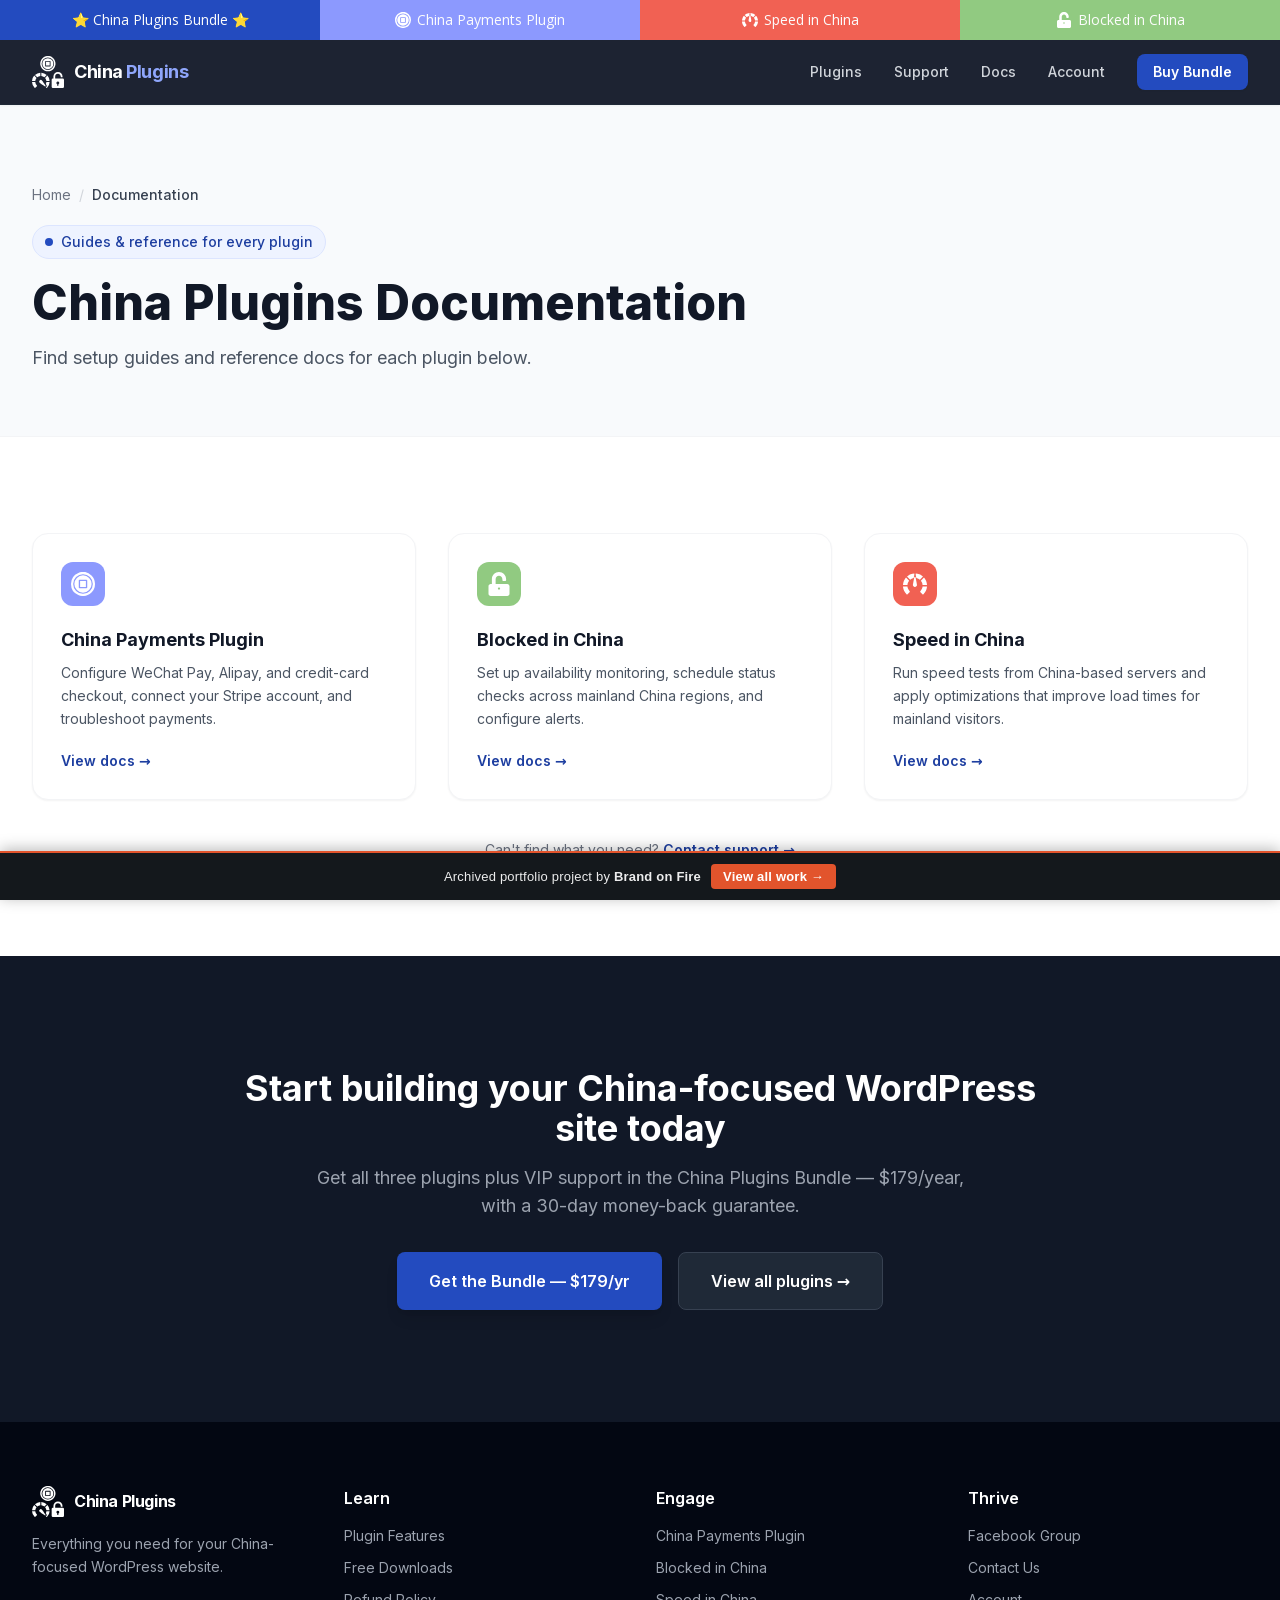
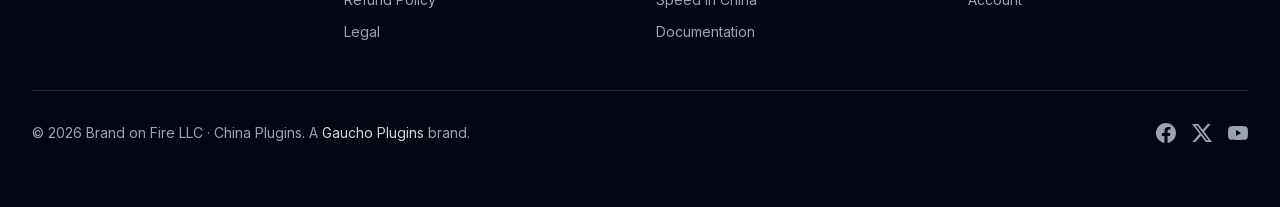
==== docs/index.html @ fde909d9 "feat: contact forms view-only (pointer-events:none) — no useless form interaction" ====
<!doctype html><html lang="en" class="scroll-smooth" data-bofp="0"><head><meta charset="utf-8"><link rel="icon" href="/assets/img/china-plugins-icon.svg" type="image/svg+xml"><link rel="apple-touch-icon" href="/assets/img/china-plugins-icon.svg"><meta name="viewport" content="width=device-width, initial-scale=1"><title>Documentation — China Plugins</title><meta name="description" content="Documentation for China Payments Plugin, Blocked in China, and Speed in China."><meta name="keywords" content="China Plugins documentation, China Payments Plugin docs, Blocked in China docs, Speed in China docs, WordPress China plugin setup"><link rel="canonical" href="/docs/"><meta property="og:type" content="website"><meta property="og:title" content="Documentation — China Plugins"><meta property="og:description" content="Setup guides and reference docs for China Payments Plugin, Blocked in China, and Speed in China."><meta property="og:url" content="/docs/"><meta property="og:site_name" content="China Plugins"><meta property="og:image" content="../_a/2f5b2069b75f.webp"><meta name="twitter:card" content="summary_large_image"><meta name="twitter:title" content="Documentation — China Plugins"><meta name="twitter:description" content="Setup guides and reference docs for each China-focused WordPress plugin."><meta name="twitter:image" content="../_a/2f5b2069b75f.webp"><link rel="stylesheet" href="../style.css"><style>[data-bofp="1"]{background-color:rgb(255, 255, 255)!important;color:rgb(31, 41, 55)!important}[data-bofp="2"]{background-color:rgba(17, 24, 39, 0.95)!important;color:rgb(31, 41, 55)!important}[data-bofp="3"]{background-color:rgb(248, 250, 252)!important;color:rgb(31, 41, 55)!important}[data-bofp="4"]{background-color:rgb(255, 255, 255)!important;color:rgb(31, 41, 55)!important}[data-bofp="5"]{background-color:rgb(17, 24, 39)!important;color:rgb(31, 41, 55)!important}[data-bofp="6"]{background-color:rgb(3, 7, 18)!important;color:rgb(156, 163, 175)!important}</style><meta name="robots" content="noindex, nofollow"><style id="bof-noform">form,form *,fieldset,fieldset *,input,textarea,select,label.fusion-form-label,.wpcf7,.wpcf7 *,.fusion-form,.fusion-form *,.fusion-contact-form,.fusion-contact-form *,.elementor-form,.elementor-form *,.gform_wrapper,.gform_wrapper *,[class*="contact-form"],[class*="contact-form"] *,[id*="contact-form"],[id*="contact-form"] *{pointer-events:none!important;cursor:default!important;-webkit-user-select:none!important;user-select:none!important}</style></head><body class="font-sans text-gray-800 bg-white antialiased" data-bofp="1"><div class="gp-strip"><a href="../index.html" class="gp-s-bundle active">⭐ China Plugins Bundle ⭐</a><a href="https://chinapaymentsplugin.com/" class="gp-s-cpp"><span class="gp-icon"><svg xmlns="http://www.w3.org/2000/svg" viewBox="0 0 55 55"><path fill="#fff" d="M16.8,52.84A27.53,27.53,0,0,1,0,27.5,27.53,27.53,0,0,1,16.8,2.17,27.43,27.43,0,0,1,46.94,8.06a27.47,27.47,0,0,1,0,38.88,27.68,27.68,0,0,1-8.75,5.9,27.58,27.58,0,0,1-21.4,0ZM5,27.5A22.5,22.5,0,1,0,27.5,5,22.52,22.52,0,0,0,5,27.5Zm2.68,0A19.82,19.82,0,1,1,27.5,47.32,19.84,19.84,0,0,1,7.68,27.5Zm10.11-7.88V35.38a1.84,1.84,0,0,0,1.83,1.84H35.38a1.85,1.85,0,0,0,1.84-1.84V19.62a1.85,1.85,0,0,0-1.84-1.84H19.62a1.85,1.85,0,0,0-1.84,1.84h0Zm3.08,14.51V20.87H34.13V34.13Z"></path></svg></span>China Payments Plugin</a><a href="https://speedinchinaplugin.com/" class="gp-s-sic"><span class="gp-icon"><svg xmlns="http://www.w3.org/2000/svg" viewBox="0 0 75 66"><path fill="#fff" d="M12.547,66a1.055,1.055,0,0,1-.2-.02c-.569-.112-.649-.19-1.17-.7L11,65.116a44.951,44.951,0,0,1-7.673-10.9A34.6,34.6,0,0,1,.5,44.948,37.281,37.281,0,0,1,0,40.433H13.87a24.984,24.984,0,0,0,2.054,7.8,32.464,32.464,0,0,0,4.985,7.153,3.564,3.564,0,0,1,.453,1.259,2.631,2.631,0,0,1-.211,1.2l-7.643,7.767A1.607,1.607,0,0,1,12.547,66Zm50-.01a1.7,1.7,0,0,1-1.039-.484L53.848,57.84a2.621,2.621,0,0,1-.211-1.2,3.552,3.552,0,0,1,.453-1.259,32.411,32.411,0,0,0,4.985-7.153,25.185,25.185,0,0,0,2.054-7.8H75v.01a37.9,37.9,0,0,1-.5,4.5,34.6,34.6,0,0,1-2.831,9.27A44.952,44.952,0,0,1,64,65.116c-.11.106-.2.2-.282.277a1.442,1.442,0,0,1-1.029.586A1.027,1.027,0,0,1,62.542,65.99ZM75,35.889H61.069a23.519,23.519,0,0,0-1.48-6.754,29.844,29.844,0,0,0-3.806-6.386L65.57,12.741l.008.008a36.554,36.554,0,0,1,2.386,2.98,36.3,36.3,0,0,1,4.162,7.328A49.716,49.716,0,0,1,75,35.888Zm-61.069,0H0v-.006A49.8,49.8,0,0,1,2.874,23.056a36.315,36.315,0,0,1,4.162-7.328A35.609,35.609,0,0,1,9.43,12.741l9.788,10.008a29.714,29.714,0,0,0-3.806,6.386,23.751,23.751,0,0,0-1.48,6.753Zm8.487-16.271h0L12.6,9.64l.015-.012a79.218,79.218,0,0,1,6.541-4.654A30.831,30.831,0,0,1,23.9,2.64,38.621,38.621,0,0,1,29.85.829,53.184,53.184,0,0,1,35.378,0V4.8a4.075,4.075,0,0,0-.3.921c-.03.157-.751,3.892-1.642,8.6a18.535,18.535,0,0,0-4.528,1.214,31.123,31.123,0,0,0-6.494,4.083Zm30.241,0h0a31.148,31.148,0,0,0-6.495-4.083,18.493,18.493,0,0,0-4.4-1.2C40.8,9.557,40.007,5.809,40,5.771a4.157,4.157,0,0,0-.3-1.078V0h.016a53.828,53.828,0,0,1,5.512.828A38.585,38.585,0,0,1,51.179,2.64a30.8,30.8,0,0,1,4.743,2.333A79.869,79.869,0,0,1,62.477,9.64L52.66,19.618Z"></path><path fill="#fff" d="M24.431,24.4a2.1,2.1,0,0,0,.485-1.524,3.069,3.069,0,0,0-.5-1.326S11.9,2.959,10.866,1.926A6.775,6.775,0,0,0,9.183.6S4.41-1.286,1.672,1.639.382,8.481.382,8.481s-.011.42,1.348,2.2,19.79,13.7,19.79,13.7a3.088,3.088,0,0,0,1.349.592A2.1,2.1,0,0,0,24.431,24.4Z" transform="translate(37.287 44.82) rotate(-135)"></path></svg></span>Speed in China</a><a href="https://blockedinchinaplugin.com/" class="gp-s-bic"><span class="gp-icon"><svg xmlns="http://www.w3.org/2000/svg" viewBox="0 0 448 512"><path fill="#fff" d="M400 256H152V152.9c0-39.6 31.7-72.5 71.3-72.9 40-.4 72.7 32.1 72.7 72v16c0 13.3 10.7 24 24 24h32c13.3 0 24-10.7 24-24v-16C376 68 307.5 0 223.5 0 139.5 0 72 68 72 152v104H48c-26.5 0-48 21.5-48 48v160c0 26.5 21.5 48 48 48h352c26.5 0 48-21.5 48-48V304c0-26.5-21.5-48-48-48zm-176 120c-13.3 0-24-10.7-24-24s10.7-24 24-24 24 10.7 24 24-10.7 24-24 24z"></path></svg></span>Blocked in China</a></div><header class="sticky top-0 z-50 bg-gray-900/95 backdrop-blur-sm border-b border-gray-800 shadow-sm" data-bofp="2"><nav class="max-w-7xl mx-auto px-4 sm:px-6 lg:px-8"><div class="flex items-center justify-between h-16"><a href="../index.html" class="flex items-center gap-2.5" aria-label="China Plugins home"><img src="../_a/6067b7dea1ad.svg" alt="China Plugins" class="w-8 h-8" decoding="sync"><span class="text-lg font-bold text-white tracking-tight">China <span class="text-brand-300">Plugins</span></span></a><div class="hidden md:flex items-center gap-8"><a href="../plugins/index.html" class="text-sm font-medium text-gray-300 hover:text-brand-300 transition-colors">Plugins</a><a href="../support/index.html" class="text-sm font-medium text-gray-300 hover:text-brand-300 transition-colors">Support</a><a href="../docs/index.html" class="text-sm font-medium text-gray-300 hover:text-brand-300 transition-colors">Docs</a><a href="https://gauchoplugins.com/account/" target="_blank" rel="noopener" class="text-sm font-medium text-gray-300 hover:text-brand-300 transition-colors">Account</a><a href="#" class="buy-bundle inline-flex items-center px-4 py-2 bg-brand-500 text-white text-sm font-semibold rounded-lg hover:bg-brand-600 transition-colors shadow-sm">Buy Bundle</a></div><button id="mobile-menu-btn" class="md:hidden p-2 text-gray-300 hover:text-brand-300" aria-label="Toggle menu"><svg class="w-6 h-6" fill="none" stroke="currentColor" viewBox="0 0 24 24"><path stroke-linecap="round" stroke-linejoin="round" stroke-width="2" d="M4 6h16M4 12h16M4 18h16"></path></svg></button></div><div id="mobile-menu" class="hidden md:hidden pb-4"><div class="flex flex-col gap-3"><a href="../plugins/index.html" class="text-sm font-medium text-gray-300 hover:text-brand-300 py-1">Plugins</a><a href="../support/index.html" class="text-sm font-medium text-gray-300 hover:text-brand-300 py-1">Support</a><a href="../docs/index.html" class="text-sm font-medium text-gray-300 hover:text-brand-300 py-1">Docs</a><a href="https://gauchoplugins.com/account/" target="_blank" rel="noopener" class="text-sm font-medium text-gray-300 hover:text-brand-300 py-1">Account</a><a href="#" class="buy-bundle inline-flex items-center justify-center w-full px-4 py-2 bg-brand-500 text-white text-sm font-semibold rounded-lg mt-2">Buy Bundle</a></div></div></nav></header><main><section class="bg-surface-50 border-b border-gray-100 pt-14 pb-12 lg:pt-20 lg:pb-16" data-bofp="3"><div class="max-w-7xl mx-auto px-4 sm:px-6 lg:px-8"><nav class="flex items-center gap-2 text-sm text-gray-500 mb-5" aria-label="Breadcrumb"><a href="../index.html" class="hover:text-brand-600 transition-colors">Home</a><span class="text-gray-300">/</span><span class="text-gray-700 font-medium">Documentation</span></nav><p class="inline-flex items-center gap-2 px-3 py-1.5 bg-brand-50 rounded-full text-sm font-medium text-brand-600 mb-5 border border-brand-100"><span class="w-2 h-2 rounded-full bg-brand-500 pulse-dot"></span>Guides &amp; reference for every plugin</p><h1 class="text-3xl sm:text-4xl lg:text-5xl font-extrabold text-gray-900 leading-tight mb-4">China Plugins Documentation</h1><p class="text-lg text-gray-600 max-w-2xl leading-relaxed">Find setup guides and reference docs for each plugin below.</p></div></section><section class="py-16 lg:py-24 bg-white" data-bofp="4"><div class="max-w-7xl mx-auto px-4 sm:px-6 lg:px-8"><div class="grid lg:grid-cols-3 gap-8"><a href="https://docs.chinapaymentsplugin.com" target="_blank" rel="noopener" class="group bg-white rounded-2xl border border-gray-100 card-hover shadow-sm p-7 flex flex-col"><span class="w-11 h-11 rounded-xl flex items-center justify-center mb-5" style="background:#8C99FE"><svg class="w-6 h-6" fill="#fff" viewBox="0 0 55 55"><path fill="#fff" d="M16.8,52.84A27.53,27.53,0,0,1,0,27.5,27.53,27.53,0,0,1,16.8,2.17,27.43,27.43,0,0,1,46.94,8.06a27.47,27.47,0,0,1,0,38.88,27.68,27.68,0,0,1-8.75,5.9,27.58,27.58,0,0,1-21.4,0ZM5,27.5A22.5,22.5,0,1,0,27.5,5,22.52,22.52,0,0,0,5,27.5Zm2.68,0A19.82,19.82,0,1,1,27.5,47.32,19.84,19.84,0,0,1,7.68,27.5Zm10.11-7.88V35.38a1.84,1.84,0,0,0,1.83,1.84H35.38a1.85,1.85,0,0,0,1.84-1.84V19.62a1.85,1.85,0,0,0-1.84-1.84H19.62a1.85,1.85,0,0,0-1.84,1.84h0Zm3.08,14.51V20.87H34.13V34.13Z"></path></svg></span><h2 class="text-lg font-bold text-gray-900 mb-2">China Payments Plugin</h2><p class="text-gray-600 text-sm leading-relaxed mb-5 flex-grow">Configure WeChat Pay, Alipay, and credit-card checkout, connect your Stripe account, and troubleshoot payments.</p><span class="text-sm font-semibold text-brand-600 group-hover:text-brand-700">View docs →</span></a><a href="https://docs.blockedinchinaplugin.com" target="_blank" rel="noopener" class="group bg-white rounded-2xl border border-gray-100 card-hover shadow-sm p-7 flex flex-col"><span class="w-11 h-11 rounded-xl flex items-center justify-center mb-5" style="background:#91CA81"><svg class="w-6 h-6" fill="#fff" viewBox="0 0 448 512"><path fill="#fff" d="M400 256H152V152.9c0-39.6 31.7-72.5 71.3-72.9 40-.4 72.7 32.1 72.7 72v16c0 13.3 10.7 24 24 24h32c13.3 0 24-10.7 24-24v-16C376 68 307.5 0 223.5 0 139.5 0 72 68 72 152v104H48c-26.5 0-48 21.5-48 48v160c0 26.5 21.5 48 48 48h352c26.5 0 48-21.5 48-48V304c0-26.5-21.5-48-48-48zm-176 120c-13.3 0-24-10.7-24-24s10.7-24 24-24 24 10.7 24 24-10.7 24-24 24z"></path></svg></span><h2 class="text-lg font-bold text-gray-900 mb-2">Blocked in China</h2><p class="text-gray-600 text-sm leading-relaxed mb-5 flex-grow">Set up availability monitoring, schedule status checks across mainland China regions, and configure alerts.</p><span class="text-sm font-semibold text-brand-600 group-hover:text-brand-700">View docs →</span></a><a href="https://docs.speedinchinaplugin.com" target="_blank" rel="noopener" class="group bg-white rounded-2xl border border-gray-100 card-hover shadow-sm p-7 flex flex-col"><span class="w-11 h-11 rounded-xl flex items-center justify-center mb-5" style="background:#F16153"><svg class="w-6 h-6" fill="#fff" viewBox="0 0 75 66"><path fill="#fff" d="M12.547,66a1.055,1.055,0,0,1-.2-.02c-.569-.112-.649-.19-1.17-.7L11,65.116a44.951,44.951,0,0,1-7.673-10.9A34.6,34.6,0,0,1,.5,44.948,37.281,37.281,0,0,1,0,40.433H13.87a24.984,24.984,0,0,0,2.054,7.8,32.464,32.464,0,0,0,4.985,7.153,3.564,3.564,0,0,1,.453,1.259,2.631,2.631,0,0,1-.211,1.2l-7.643,7.767A1.607,1.607,0,0,1,12.547,66Zm50-.01a1.7,1.7,0,0,1-1.039-.484L53.848,57.84a2.621,2.621,0,0,1-.211-1.2,3.552,3.552,0,0,1,.453-1.259,32.411,32.411,0,0,0,4.985-7.153,25.185,25.185,0,0,0,2.054-7.8H75v.01a37.9,37.9,0,0,1-.5,4.5,34.6,34.6,0,0,1-2.831,9.27A44.952,44.952,0,0,1,64,65.116c-.11.106-.2.2-.282.277a1.442,1.442,0,0,1-1.029.586A1.027,1.027,0,0,1,62.542,65.99ZM75,35.889H61.069a23.519,23.519,0,0,0-1.48-6.754,29.844,29.844,0,0,0-3.806-6.386L65.57,12.741l.008.008a36.554,36.554,0,0,1,2.386,2.98,36.3,36.3,0,0,1,4.162,7.328A49.716,49.716,0,0,1,75,35.888Zm-61.069,0H0v-.006A49.8,49.8,0,0,1,2.874,23.056a36.315,36.315,0,0,1,4.162-7.328A35.609,35.609,0,0,1,9.43,12.741l9.788,10.008a29.714,29.714,0,0,0-3.806,6.386,23.751,23.751,0,0,0-1.48,6.753Zm8.487-16.271h0L12.6,9.64l.015-.012a79.218,79.218,0,0,1,6.541-4.654A30.831,30.831,0,0,1,23.9,2.64,38.621,38.621,0,0,1,29.85.829,53.184,53.184,0,0,1,35.378,0V4.8a4.075,4.075,0,0,0-.3.921c-.03.157-.751,3.892-1.642,8.6a18.535,18.535,0,0,0-4.528,1.214,31.123,31.123,0,0,0-6.494,4.083Zm30.241,0h0a31.148,31.148,0,0,0-6.495-4.083,18.493,18.493,0,0,0-4.4-1.2C40.8,9.557,40.007,5.809,40,5.771a4.157,4.157,0,0,0-.3-1.078V0h.016a53.828,53.828,0,0,1,5.512.828A38.585,38.585,0,0,1,51.179,2.64a30.8,30.8,0,0,1,4.743,2.333A79.869,79.869,0,0,1,62.477,9.64L52.66,19.618Z"></path><path fill="#fff" d="M24.431,24.4a2.1,2.1,0,0,0,.485-1.524,3.069,3.069,0,0,0-.5-1.326S11.9,2.959,10.866,1.926A6.775,6.775,0,0,0,9.183.6S4.41-1.286,1.672,1.639.382,8.481.382,8.481s-.011.42,1.348,2.2,19.79,13.7,19.79,13.7a3.088,3.088,0,0,0,1.349.592A2.1,2.1,0,0,0,24.431,24.4Z" transform="translate(37.287 44.82) rotate(-135)"></path></svg></span><h2 class="text-lg font-bold text-gray-900 mb-2">Speed in China</h2><p class="text-gray-600 text-sm leading-relaxed mb-5 flex-grow">Run speed tests from China-based servers and apply optimizations that improve load times for mainland visitors.</p><span class="text-sm font-semibold text-brand-600 group-hover:text-brand-700">View docs →</span></a></div><p class="text-center text-sm text-gray-500 mt-10">Can't find what you need? <a href="../support/index.html" class="font-semibold text-brand-600 hover:text-brand-700">Contact support →</a></p></div></section><section class="py-20 lg:py-28 bg-gray-900" data-bofp="5"><div class="max-w-4xl mx-auto px-4 sm:px-6 lg:px-8 text-center"><h2 class="text-3xl sm:text-4xl font-bold text-white mb-4">Start building your China-focused WordPress site today</h2><p class="text-lg text-gray-400 mb-8 max-w-2xl mx-auto">Get all three plugins plus VIP support in the China Plugins Bundle — $179/year, with a 30-day money-back guarantee.</p><div class="flex flex-col sm:flex-row gap-4 justify-center"><a href="#" class="buy-bundle inline-flex items-center justify-center px-8 py-4 bg-brand-500 text-white font-semibold rounded-lg hover:bg-brand-600 transition-colors shadow-lg text-base">Get the Bundle — $179/yr</a><a href="../plugins/index.html" class="inline-flex items-center justify-center px-8 py-4 bg-gray-800 text-white font-semibold rounded-lg hover:bg-gray-700 transition-colors border border-gray-700 text-base">View all plugins →</a></div></div></section></main><footer class="bg-gray-950 text-gray-400 py-16" data-bofp="6"><div class="max-w-7xl mx-auto px-4 sm:px-6 lg:px-8"><div class="grid sm:grid-cols-2 lg:grid-cols-4 gap-8 mb-12"><div class="sm:col-span-2 lg:col-span-1"><div class="flex items-center gap-2.5 mb-4"><img src="../_a/6067b7dea1ad.svg" alt="China Plugins" class="w-8 h-8" decoding="sync"><span class="text-base font-bold text-white tracking-tight">China Plugins</span></div><p class="text-sm leading-relaxed">Everything you need for your China-focused WordPress website.</p></div><div><h4 class="text-white font-semibold mb-4">Learn</h4><ul class="space-y-3 text-sm"><li><a href="../plugins/index.html" class="hover:text-brand-300 transition-colors">Plugin Features</a></li><li><a href="../free-downloads/index.html" class="hover:text-brand-300 transition-colors">Free Downloads</a></li><li><a href="https://freemius.com/bundle/7215/china-plugins-bundle/legal/eula/#refund_policy" target="_blank" rel="noopener" class="hover:text-brand-300 transition-colors">Refund Policy</a></li><li><a href="../legal/index.html" class="hover:text-brand-300 transition-colors">Legal</a></li></ul></div><div><h4 class="text-white font-semibold mb-4">Engage</h4><ul class="space-y-3 text-sm"><li><a href="https://chinapaymentsplugin.com/?utm_source=chinaplugins&amp;utm_medium=footer&amp;utm_campaign=bundle" target="_blank" rel="noopener" class="hover:text-brand-300 transition-colors">China Payments Plugin</a></li><li><a href="https://blockedinchinaplugin.com/?utm_source=chinaplugins&amp;utm_medium=footer&amp;utm_campaign=bundle" target="_blank" rel="noopener" class="hover:text-brand-300 transition-colors">Blocked in China</a></li><li><a href="https://speedinchinaplugin.com/?utm_source=chinaplugins&amp;utm_medium=footer&amp;utm_campaign=bundle" target="_blank" rel="noopener" class="hover:text-brand-300 transition-colors">Speed in China</a></li><li><a href="../docs/index.html" class="hover:text-brand-300 transition-colors">Documentation</a></li></ul></div><div><h4 class="text-white font-semibold mb-4">Thrive</h4><ul class="space-y-3 text-sm"><li><a href="https://www.facebook.com/groups/559064778784087" target="_blank" rel="noopener" class="hover:text-brand-300 transition-colors">Facebook Group</a></li><li><a href="../support/index.html" class="hover:text-brand-300 transition-colors">Contact Us</a></li><li><a href="https://gauchoplugins.com/account/" target="_blank" rel="noopener" class="hover:text-brand-300 transition-colors">Account</a></li></ul></div></div><div class="border-t border-gray-800 pt-8 flex flex-col sm:flex-row items-center justify-between gap-4 text-sm"><p>© 2026 Brand on Fire LLC · China Plugins. A <a href="https://gauchoplugins.com/" target="_blank" rel="noopener" class="text-gray-300 hover:text-brand-300">Gaucho Plugins</a> brand.</p><div class="flex items-center gap-4"><a href="https://www.facebook.com/chinawordpressplugins" target="_blank" rel="noopener" aria-label="Facebook" class="hover:text-brand-300 transition-colors"><svg class="w-5 h-5" fill="currentColor" viewBox="0 0 24 24"><path d="M24 12.07C24 5.4 18.63 0 12 0S0 5.4 0 12.07c0 6.03 4.39 11.03 10.13 11.93v-8.44H7.08v-3.49h3.05V9.41c0-3.02 1.79-4.69 4.53-4.69 1.31 0 2.68.24 2.68.24v2.97h-1.51c-1.49 0-1.96.93-1.96 1.89v2.25h3.33l-.53 3.49h-2.8v8.44C19.61 23.1 24 18.1 24 12.07z"></path></svg></a><a href="https://twitter.com/chinaplugins/" target="_blank" rel="noopener" aria-label="X" class="hover:text-brand-300 transition-colors"><svg class="w-5 h-5" fill="currentColor" viewBox="0 0 24 24"><path d="M18.9 1.15h3.68l-8.04 9.19L24 22.85h-7.41l-5.8-7.58-6.64 7.58H.46l8.6-9.83L0 1.15h7.6l5.24 6.93 6.06-6.93zm-1.29 19.5h2.04L6.49 3.24H4.3L17.61 20.65z"></path></svg></a><a href="https://www.youtube.com/channel/UCDIBS2Tqqpv2OKZA_QSCBDg" target="_blank" rel="noopener" aria-label="YouTube" class="hover:text-brand-300 transition-colors"><svg class="w-5 h-5" fill="currentColor" viewBox="0 0 24 24"><path d="M23.5 6.2a3.02 3.02 0 00-2.12-2.14C19.5 3.55 12 3.55 12 3.55s-7.5 0-9.38.51A3.02 3.02 0 00.5 6.2C0 8.07 0 12 0 12s0 3.93.5 5.8a3.02 3.02 0 002.12 2.14c1.88.51 9.38.51 9.38.51s7.5 0 9.38-.51a3.02 3.02 0 002.12-2.14C24 15.93 24 12 24 12s0-3.93-.5-5.8zM9.6 15.6V8.4l6.2 3.6-6.2 3.6z"></path></svg></a></div></div></div></footer><div class="fomo-popup" role="status" aria-live="polite"></div><!-- bof-portfolio-bar --><a href="https://brandonfire.com/portfolio/" id="bof-portfolio-bar" rel="noopener" style="position:fixed;left:0;right:0;bottom:0;z-index:2147483647;display:flex;align-items:center;justify-content:center;gap:10px;flex-wrap:wrap;background:#14181c;color:#ffffff !important;font-family:-apple-system,BlinkMacSystemFont,'Segoe UI',Roboto,Helvetica,Arial,sans-serif;font-size:13px;font-weight:500;line-height:1;letter-spacing:.2px;padding:11px 16px;text-decoration:none !important;box-shadow:0 -2px 14px rgba(0,0,0,.28);border-top:2px solid #e2542c;box-sizing:border-box;"><span style="opacity:.92;color:#fff;">Archived portfolio project by <strong style="font-weight:700;color:#fff;">Brand&nbsp;on&nbsp;Fire</strong></span><span style="background:#e2542c;color:#fff;padding:6px 12px;border-radius:4px;font-weight:600;white-space:nowrap;">View&nbsp;all&nbsp;work&nbsp;&rarr;</span></a><!-- /bof-portfolio-bar --></body></html>
---- style.css ----
*,::after,::before{--tw-border-spacing-x:0;--tw-border-spacing-y:0;--tw-translate-x:0;--tw-translate-y:0;--tw-rotate:0;--tw-skew-x:0;--tw-skew-y:0;--tw-scale-x:1;--tw-scale-y:1;--tw-pan-x:;--tw-pan-y:;--tw-pinch-zoom:;--tw-scroll-snap-strictness:proximity;--tw-gradient-from-position:;--tw-gradient-via-position:;--tw-gradient-to-position:;--tw-ordinal:;--tw-slashed-zero:;--tw-numeric-figure:;--tw-numeric-spacing:;--tw-numeric-fraction:;--tw-ring-inset:;--tw-ring-offset-width:0px;--tw-ring-offset-color:#fff;--tw-ring-color:rgba(59,130,246,.5);--tw-ring-offset-shadow:0 0 #0000;--tw-ring-shadow:0 0 #0000;--tw-shadow:0 0 #0000;--tw-shadow-colored:0 0 #0000;--tw-blur:;--tw-brightness:;--tw-contrast:;--tw-grayscale:;--tw-hue-rotate:;--tw-invert:;--tw-saturate:;--tw-sepia:;--tw-drop-shadow:;--tw-backdrop-blur:;--tw-backdrop-brightness:;--tw-backdrop-contrast:;--tw-backdrop-grayscale:;--tw-backdrop-hue-rotate:;--tw-backdrop-invert:;--tw-backdrop-opacity:;--tw-backdrop-saturate:;--tw-backdrop-sepia:;--tw-contain-size:;--tw-contain-layout:;--tw-contain-paint:;--tw-contain-style:;}*,::after,::before{box-sizing:border-box;border:0px solid rgb(229,231,235);}:host,html{line-height:1.5;text-size-adjust:100%;tab-size:4;font-family:Inter,system-ui,sans-serif;font-feature-settings:normal;font-variation-settings:normal;-webkit-tap-highlight-color:transparent;}body{margin:0px;line-height:inherit;}h1,h2,h3,h4,h5,h6{font-size:inherit;font-weight:inherit;}a{color:inherit;text-decoration:inherit;}b,strong{font-weight:bolder;}button,input,optgroup,select,textarea{font-family:inherit;font-feature-settings:inherit;font-variation-settings:inherit;font-size:100%;font-weight:inherit;line-height:inherit;letter-spacing:inherit;color:inherit;margin:0px;padding:0px;}button,select{text-transform:none;}button,input:where([type="button"]),input:where([type="reset"]),input:where([type="submit"]){appearance:button;background-color:transparent;background-image:none;}blockquote,dd,dl,figure,h1,h2,h3,h4,h5,h6,hr,p,pre{margin:0px;}menu,ol,ul{list-style:none;margin:0px;padding:0px;}[role="button"],button{cursor:pointer;}audio,canvas,embed,iframe,img,object,svg,video{display:block;vertical-align:middle;}img,video{max-width:100%;height:auto;}.sticky{position:sticky;}.top-0{top:0px;}.z-50{z-index:50;}.mx-auto{margin-left:auto;margin-right:auto;}.mb-1{margin-bottom:0.25rem;}.mb-12{margin-bottom:3rem;}.mb-16{margin-bottom:4rem;}.mb-2{margin-bottom:0.5rem;}.mb-3{margin-bottom:0.75rem;}.mb-4{margin-bottom:1rem;}.mb-5{margin-bottom:1.25rem;}.mb-6{margin-bottom:1.5rem;}.mb-8{margin-bottom:2rem;}.ml-1{margin-left:0.25rem;}.mt-0\.5{margin-top:0.125rem;}.mt-10{margin-top:2.5rem;}.mt-2{margin-top:0.5rem;}.mt-3{margin-top:0.75rem;}.block{display:block;}.flex{display:flex;}.inline-flex{display:inline-flex;}.grid{display:grid;}.hidden{display:none;}.h-11{height:2.75rem;}.h-12{height:3rem;}.h-16{height:4rem;}.h-2{height:0.5rem;}.h-44{height:11rem;}.h-48{height:12rem;}.h-5{height:1.25rem;}.h-6{height:1.5rem;}.h-7{height:1.75rem;}.h-8{height:2rem;}.h-9{height:2.25rem;}.w-11{width:2.75rem;}.w-12{width:3rem;}.w-2{width:0.5rem;}.w-48{width:12rem;}.w-5{width:1.25rem;}.w-6{width:1.5rem;}.w-7{width:1.75rem;}.w-8{width:2rem;}.w-9{width:2.25rem;}.w-full{width:100%;}.max-w-2xl{max-width:42rem;}.max-w-4xl{max-width:56rem;}.max-w-5xl{max-width:64rem;}.max-w-7xl{max-width:80rem;}.max-w-md{max-width:28rem;}.max-w-xl{max-width:36rem;}.flex-shrink-0{flex-shrink:0;}.flex-grow{flex-grow:1;}.flex-col{flex-direction:column;}.flex-wrap{flex-wrap:wrap;}.items-start{align-items:flex-start;}.items-center{align-items:center;}.items-baseline{align-items:baseline;}.justify-center{justify-content:center;}.justify-between{justify-content:space-between;}.gap-1{gap:0.25rem;}.gap-12{gap:3rem;}.gap-2{gap:0.5rem;}.gap-2\.5{gap:0.625rem;}.gap-3{gap:0.75rem;}.gap-4{gap:1rem;}.gap-6{gap:1.5rem;}.gap-8{gap:2rem;}.space-y-3 >:not([hidden]) ~:not([hidden]){--tw-space-y-reverse:0;margin-top:calc(.75rem*(1 - var(--tw-space-y-reverse)));margin-bottom:calc(.75rem*var(--tw-space-y-reverse));}.overflow-hidden{overflow:hidden;}.scroll-smooth{scroll-behavior:smooth;}.rounded-2xl{border-radius:1rem;}.rounded-full{border-radius:9999px;}.rounded-lg{border-radius:0.5rem;}.rounded-md{border-radius:0.375rem;}.rounded-xl{border-radius:0.75rem;}.border{border-width:1px;}.border-2{border-width:2px;}.border-b{border-bottom-width:1px;}.border-t{border-top-width:1px;}.border-brand-100{--tw-border-opacity:1;border-color:rgb(220 229 255/var(--tw-border-opacity,1));}.border-brand-200{--tw-border-opacity:1;border-color:rgb(188 203 255/var(--tw-border-opacity,1));}.border-brand-400\/30{border-color:rgba(92,120,240,0.3);}.border-gray-100{--tw-border-opacity:1;border-color:rgb(243 244 246/var(--tw-border-opacity,1));}.border-gray-200{--tw-border-opacity:1;border-color:rgb(229 231 235/var(--tw-border-opacity,1));}.border-gray-700{--tw-border-opacity:1;border-color:rgb(55 65 81/var(--tw-border-opacity,1));}.border-gray-800{--tw-border-opacity:1;border-color:rgb(31 41 55/var(--tw-border-opacity,1));}.bg-brand-50{--tw-bg-opacity:1;background-color:rgb(238 243 255/var(--tw-bg-opacity,1));}.bg-brand-500{--tw-bg-opacity:1;background-color:rgb(35 75 191/var(--tw-bg-opacity,1));}.bg-gold-400{--tw-bg-opacity:1;background-color:rgb(251 191 36/var(--tw-bg-opacity,1));}.bg-gold-50{--tw-bg-opacity:1;background-color:rgb(255 251 235/var(--tw-bg-opacity,1));}.bg-gray-800{--tw-bg-opacity:1;background-color:rgb(31 41 55/var(--tw-bg-opacity,1));}.bg-gray-900{--tw-bg-opacity:1;background-color:rgb(17 24 39/var(--tw-bg-opacity,1));}.bg-gray-900\/95{background-color:rgba(17,24,39,0.95);}.bg-gray-950{--tw-bg-opacity:1;background-color:rgb(3 7 18/var(--tw-bg-opacity,1));}.bg-green-400{--tw-bg-opacity:1;background-color:rgb(74 222 128/var(--tw-bg-opacity,1));}.bg-surface-50{--tw-bg-opacity:1;background-color:rgb(248 250 252/var(--tw-bg-opacity,1));}.bg-teal-50{--tw-bg-opacity:1;background-color:rgb(236 253 245/var(--tw-bg-opacity,1));}.bg-white{--tw-bg-opacity:1;background-color:rgb(255 255 255/var(--tw-bg-opacity,1));}.bg-white\/10{background-color:rgba(255,255,255,0.1);}.object-contain{object-fit:contain;}.object-cover{object-fit:cover;}.object-top{object-position:center top;}.p-2{padding:0.5rem;}.p-6{padding:1.5rem;}.p-7{padding:1.75rem;}.p-8{padding:2rem;}.px-2\.5{padding-left:0.625rem;padding-right:0.625rem;}.px-3{padding-left:0.75rem;padding-right:0.75rem;}.px-4{padding-left:1rem;padding-right:1rem;}.px-5{padding-left:1.25rem;padding-right:1.25rem;}.px-6{padding-left:1.5rem;padding-right:1.5rem;}.px-8{padding-left:2rem;padding-right:2rem;}.py-1{padding-top:0.25rem;padding-bottom:0.25rem;}.py-1\.5{padding-top:0.375rem;padding-bottom:0.375rem;}.py-16{padding-top:4rem;padding-bottom:4rem;}.py-2{padding-top:0.5rem;padding-bottom:0.5rem;}.py-2\.5{padding-top:0.625rem;padding-bottom:0.625rem;}.py-20{padding-top:5rem;padding-bottom:5rem;}.py-3{padding-top:0.75rem;padding-bottom:0.75rem;}.py-3\.5{padding-top:0.875rem;padding-bottom:0.875rem;}.py-4{padding-top:1rem;padding-bottom:1rem;}.py-6{padding-top:1.5rem;padding-bottom:1.5rem;}.pb-20{padding-bottom:5rem;}.pb-4{padding-bottom:1rem;}.pt-16{padding-top:4rem;}.pt-8{padding-top:2rem;}.text-center{text-align:center;}.font-sans{font-family:Inter,system-ui,sans-serif;}.text-2xl{font-size:1.5rem;line-height:2rem;}.text-3xl{font-size:1.875rem;line-height:2.25rem;}.text-4xl{font-size:2.25rem;line-height:2.5rem;}.text-base{font-size:1rem;line-height:1.5rem;}.text-lg{font-size:1.125rem;line-height:1.75rem;}.text-sm{font-size:0.875rem;line-height:1.25rem;}.text-xs{font-size:0.75rem;line-height:1rem;}.font-bold{font-weight:700;}.font-extrabold{font-weight:800;}.font-medium{font-weight:500;}.font-semibold{font-weight:600;}.uppercase{text-transform:uppercase;}.leading-relaxed{line-height:1.625;}.leading-tight{line-height:1.25;}.tracking-tight{letter-spacing:-0.025em;}.tracking-wide{letter-spacing:0.025em;}.text-brand-100{--tw-text-opacity:1;color:rgb(220 229 255/var(--tw-text-opacity,1));}.text-brand-300{--tw-text-opacity:1;color:rgb(143 166 251/var(--tw-text-opacity,1));}.text-brand-500{--tw-text-opacity:1;color:rgb(35 75 191/var(--tw-text-opacity,1));}.text-brand-600{--tw-text-opacity:1;color:rgb(29 62 160/var(--tw-text-opacity,1));}.text-brand-700{--tw-text-opacity:1;color:rgb(24 50 131/var(--tw-text-opacity,1));}.text-gold-400{--tw-text-opacity:1;color:rgb(251 191 36/var(--tw-text-opacity,1));}.text-gold-500{--tw-text-opacity:1;color:rgb(245 158 11/var(--tw-text-opacity,1));}.text-gray-300{--tw-text-opacity:1;color:rgb(209 213 219/var(--tw-text-opacity,1));}.text-gray-400{--tw-text-opacity:1;color:rgb(156 163 175/var(--tw-text-opacity,1));}.text-gray-500{--tw-text-opacity:1;color:rgb(107 114 128/var(--tw-text-opacity,1));}.text-gray-600{--tw-text-opacity:1;color:rgb(75 85 99/var(--tw-text-opacity,1));}.text-gray-700{--tw-text-opacity:1;color:rgb(55 65 81/var(--tw-text-opacity,1));}.text-gray-800{--tw-text-opacity:1;color:rgb(31 41 55/var(--tw-text-opacity,1));}.text-gray-900{--tw-text-opacity:1;color:rgb(17 24 39/var(--tw-text-opacity,1));}.text-teal-500{--tw-text-opacity:1;color:rgb(14 106 90/var(--tw-text-opacity,1));}.text-white{--tw-text-opacity:1;color:rgb(255 255 255/var(--tw-text-opacity,1));}.text-white\/90{color:rgba(255,255,255,0.9);}.line-through{text-decoration-line:line-through;}.antialiased{-webkit-font-smoothing:antialiased;}.shadow-2xl{--tw-shadow:0 25px 50px -12px rgba(0,0,0,.25);--tw-shadow-colored:0 25px 50px -12px var(--tw-shadow-color);}.shadow-2xl,.shadow-lg{box-shadow:var(--tw-ring-offset-shadow,0 0 #0000),var(--tw-ring-shadow,0 0 #0000),var(--tw-shadow);}.shadow-lg{--tw-shadow:0 10px 15px -3px rgba(0,0,0,.1),0 4px 6px -4px rgba(0,0,0,.1);--tw-shadow-colored:0 10px 15px -3px var(--tw-shadow-color),0 4px 6px -4px var(--tw-shadow-color);}.shadow-sm{--tw-shadow:0 1px 2px 0 rgba(0,0,0,.05);--tw-shadow-colored:0 1px 2px 0 var(--tw-shadow-color);}.shadow-sm,.shadow-xl{box-shadow:var(--tw-ring-offset-shadow,0 0 #0000),var(--tw-ring-shadow,0 0 #0000),var(--tw-shadow);}.backdrop-blur-sm{--tw-backdrop-blur:blur(4px);backdrop-filter:var(--tw-backdrop-blur) var(--tw-backdrop-brightness) var(--tw-backdrop-contrast) var(--tw-backdrop-grayscale) var(--tw-backdrop-hue-rotate) var(--tw-backdrop-invert) var(--tw-backdrop-opacity) var(--tw-backdrop-saturate) var(--tw-backdrop-sepia);}.transition-colors{transition-property:color,background-color,border-color,text-decoration-color,fill,stroke;transition-timing-function:cubic-bezier(0.4,0,0.2,1);transition-duration:0.15s;}@media (min-width:640px){.sm\:col-span-2{grid-column:span 2 / span 2;}.sm\:grid-cols-2{grid-template-columns:repeat(2,minmax(0px,1fr));}.sm\:flex-row{flex-direction:row;}.sm\:px-6{padding-left:1.5rem;padding-right:1.5rem;}.sm\:text-4xl{font-size:2.25rem;line-height:2.5rem;}.sm\:text-5xl{font-size:3rem;line-height:1;}}@media (min-width:768px){.md\:col-span-1{grid-column:span 1 / span 1;}.md\:col-span-2{grid-column:span 2 / span 2;}.md\:flex{display:flex;}.md\:hidden{display:none;}.md\:grid-cols-3{grid-template-columns:repeat(3,minmax(0px,1fr));}}@media (min-width:1024px){.lg\:col-span-1{grid-column:span 1 / span 1;}.lg\:ml-auto{margin-left:auto;}.lg\:grid-cols-2{grid-template-columns:repeat(2,minmax(0px,1fr));}.lg\:grid-cols-3{grid-template-columns:repeat(3,minmax(0px,1fr));}.lg\:grid-cols-4{grid-template-columns:repeat(4,minmax(0px,1fr));}.lg\:gap-16{gap:4rem;}.lg\:gap-8{gap:2rem;}.lg\:p-12{padding:3rem;}.lg\:px-8{padding-left:2rem;padding-right:2rem;}.lg\:py-28{padding-top:7rem;padding-bottom:7rem;}.lg\:pb-28{padding-bottom:7rem;}.lg\:pt-20{padding-top:5rem;}.lg\:text-6xl{font-size:3.75rem;line-height:1;}.lg\:text-xl{font-size:1.25rem;line-height:1.75rem;}}.gp-strip{display:flex;width:100%;height:40px;font-family:"Open Sans",sans-serif;font-size:14px;font-weight:400;z-index:60;position:relative;}.gp-strip a{flex:1 1 0%;display:flex;align-items:center;justify-content:center;gap:6px;color:rgb(252,252,252);text-decoration:none;transition:filter 0.15s;line-height:30px;}.gp-strip .gp-s-bundle{background:rgb(35,75,191);}.gp-strip .gp-s-cpp{background:rgb(140,153,254);}.gp-strip .gp-s-sic{background:rgb(241,97,83);}.gp-strip .gp-s-bic{background:rgb(145,202,129);}.gp-strip .gp-icon{width:16px;height:16px;flex-shrink:0;}.gp-strip .gp-icon svg{width:100%;height:100%;display:block;}@media (max-width:640px){.gp-strip{height:auto;flex-wrap:wrap;font-size:11px;}.gp-strip a{flex:1 1 50%;min-height:36px;gap:4px;padding:7px 4px;line-height:1.2;}.gp-strip .gp-icon{width:12px;height:12px;}}.gradient-hero{background:linear-gradient(135deg,rgb(11,20,55) 0%,rgb(21,41,106) 45%,rgb(35,75,191) 100%);}.card-hover{transition:transform 0.2s,box-shadow 0.2s;}.fade-in{animation:0.6s ease-out 0s 1 normal none running fadeIn;}@keyframes fadeIn{0%{opacity:0;transform:translateY(20px);}100%{opacity:1;transform:translateY(0px);}}@keyframes pulse-dot{0%,100%{opacity:0.6;}50%{opacity:1;}}.pulse-dot{animation:2s ease-in-out 0s infinite normal none running pulse-dot;}.fomo-popup{position:fixed;bottom:-140px;left:15px;min-width:280px;max-width:380px;font-family:-apple-system,BlinkMacSystemFont,"Segoe UI",Roboto,sans-serif;font-size:13px;background:rgb(255,255,255);padding:0px;border-radius:8px;box-shadow:rgba(0,0,0,0.15) 0px 4px 20px;z-index:10000001;opacity:0;transition:bottom 0.5s cubic-bezier(0.4,0,0.2,1),opacity 0.5s;box-sizing:border-box;cursor:pointer;border-left:4px solid rgb(74,144,217);overflow:hidden;}@media (max-width:480px){.fomo-popup{display:none !important;}}*{background-attachment:scroll !important;}summary{display:list-item;}.order-1{order:1;}.order-2{order:2;}.mb-7{margin-bottom:1.75rem;}.mt-auto{margin-top:auto;}.h-10{height:2.5rem;}.w-10{width:2.5rem;}.max-w-3xl{max-width:48rem;}.cursor-pointer{cursor:pointer;}.list-none{list-style-type:none;}.items-stretch{align-items:stretch;}.gap-1\.5{gap:0.375rem;}.gap-x-6{column-gap:1.5rem;}.gap-y-3{row-gap:0.75rem;}.space-y-4 >:not([hidden]) ~:not([hidden]){--tw-space-y-reverse:0;margin-top:calc(1rem*(1 - var(--tw-space-y-reverse)));margin-bottom:calc(1rem*var(--tw-space-y-reverse));}.border-brand-500{--tw-border-opacity:1;border-color:rgb(35 75 191/var(--tw-border-opacity,1));}.py-5{padding-top:1.25rem;padding-bottom:1.25rem;}.pb-5{padding-bottom:1.25rem;}.text-5xl{font-size:3rem;line-height:1;}.shadow-xl{--tw-shadow:0 20px 25px -5px rgba(0,0,0,.1),0 8px 10px -6px rgba(0,0,0,.1);--tw-shadow-colored:0 20px 25px -5px var(--tw-shadow-color),0 8px 10px -6px var(--tw-shadow-color);}.transition-transform{transition-property:transform;transition-timing-function:cubic-bezier(0.4,0,0.2,1);transition-duration:0.15s;}.group[open] .group-open\:rotate-180{--tw-rotate:180deg;transform:translate(var(--tw-translate-x),var(--tw-translate-y)) rotate(var(--tw-rotate)) skewX(var(--tw-skew-x)) skewY(var(--tw-skew-y)) scaleX(var(--tw-scale-x)) scaleY(var(--tw-scale-y));}@media (min-width:640px){.sm\:col-span-2{grid-column:span 2 / span 2;}.sm\:grid-cols-2{grid-template-columns:repeat(2,minmax(0px,1fr));}.sm\:flex-row{flex-direction:row;}.sm\:p-8{padding:2rem;}.sm\:px-6{padding-left:1.5rem;padding-right:1.5rem;}.sm\:text-4xl{font-size:2.25rem;line-height:2.5rem;}.sm\:text-5xl{font-size:3rem;line-height:1;}}@media (min-width:768px){.md\:flex{display:flex;}.md\:hidden{display:none;}.md\:grid-cols-3{grid-template-columns:repeat(3,minmax(0px,1fr));}}@media (min-width:1024px){.lg\:order-1{order:1;}.lg\:order-2{order:2;}.lg\:col-span-1{grid-column:span 1 / span 1;}.lg\:col-span-2{grid-column:span 2 / span 2;}.lg\:col-span-3{grid-column:span 3 / span 3;}.lg\:grid-cols-2{grid-template-columns:repeat(2,minmax(0px,1fr));}.lg\:grid-cols-4{grid-template-columns:repeat(4,minmax(0px,1fr));}.lg\:grid-cols-5{grid-template-columns:repeat(5,minmax(0px,1fr));}.lg\:gap-16{gap:4rem;}.lg\:gap-8{gap:2rem;}.lg\:px-8{padding-left:2rem;padding-right:2rem;}.lg\:py-28{padding-top:7rem;padding-bottom:7rem;}.lg\:pb-24{padding-bottom:6rem;}.lg\:pt-20{padding-top:5rem;}.lg\:text-6xl{font-size:3.75rem;line-height:1;}.lg\:text-xl{font-size:1.25rem;line-height:1.75rem;}}fieldset{margin:0px;}fieldset,legend{padding:0px;}textarea{resize:vertical;}.mb-1\.5{margin-bottom:0.375rem;}.mt-4{margin-top:1rem;}.h-4{height:1rem;}.w-4{width:1rem;}.max-w-6xl{max-width:72rem;}.gap-10{gap:2.5rem;}.space-y-6 >:not([hidden]) ~:not([hidden]){--tw-space-y-reverse:0;margin-top:calc(1.5rem*(1 - var(--tw-space-y-reverse)));margin-bottom:calc(1.5rem*var(--tw-space-y-reverse));}.rounded{border-radius:0.25rem;}.border-gray-300{--tw-border-opacity:1;border-color:rgb(209 213 219/var(--tw-border-opacity,1));}.px-3\.5{padding-left:0.875rem;padding-right:0.875rem;}.pb-16{padding-bottom:4rem;}.text-xl{font-size:1.25rem;line-height:1.75rem;}.font-normal{font-weight:400;}.outline-none{outline:transparent solid 2px;outline-offset:2px;}@media (min-width:640px){.sm\:col-span-2{grid-column:span 2 / span 2;}.sm\:w-auto{width:auto;}.sm\:grid-cols-2{grid-template-columns:repeat(2,minmax(0px,1fr));}.sm\:flex-row{flex-direction:row;}.sm\:p-8{padding:2rem;}.sm\:px-6{padding-left:1.5rem;padding-right:1.5rem;}.sm\:text-4xl{font-size:2.25rem;line-height:2.5rem;}.sm\:text-5xl{font-size:3rem;line-height:1;}}@media (min-width:768px){.md\:flex{display:flex;}.md\:hidden{display:none;}}@media (min-width:1024px){.lg\:col-span-1{grid-column:span 1 / span 1;}.lg\:col-span-2{grid-column:span 2 / span 2;}.lg\:grid-cols-3{grid-template-columns:repeat(3,minmax(0px,1fr));}.lg\:grid-cols-4{grid-template-columns:repeat(4,minmax(0px,1fr));}.lg\:gap-12{gap:3rem;}.lg\:px-8{padding-left:2rem;padding-right:2rem;}.lg\:py-20{padding-top:5rem;padding-bottom:5rem;}.lg\:py-28{padding-top:7rem;padding-bottom:7rem;}.lg\:pb-20{padding-bottom:5rem;}.lg\:pt-20{padding-top:5rem;}}.fomo-popup.fomo-hide{bottom:-140px;opacity:0;}.fomo-wrap{display:flex;flex-direction:row;align-items:center;position:relative;padding:10px 12px;}.fomo-img{width:50px;height:50px;min-width:50px;border-radius:50%;overflow:hidden;display:flex;align-items:center;justify-content:center;background:rgb(240,240,240);}.fomo-img img{width:100%;height:100%;object-fit:cover;}.fomo-img-square{border-radius:6px;}.fomo-text{margin:0px 10px;line-height:1.4;flex:1 1 0%;}.fomo-line1{display:block;color:rgb(51,51,51);font-size:12px;}.fomo-line2{display:block;font-weight:700;color:rgb(17,17,17);font-size:13px;}.fomo-line3{display:block;font-size:11px;color:rgb(74,144,217);font-weight:600;margin-top:3px;}.fomo-close{position:absolute;top:-8px;right:-8px;width:20px;height:20px;border-radius:50%;background:rgb(255,255,255);border:1px solid rgb(221,221,221);font-size:14px;line-height:18px;text-align:center;cursor:pointer;opacity:0;transition:opacity 0.2s;color:rgb(102,102,102);z-index:2;}.fomo-link{position:absolute;top:0px;left:0px;width:100%;height:100%;z-index:1;}.pb-12{padding-bottom:3rem;}.pt-14{padding-top:3.5rem;}@media (min-width:640px){.sm\:col-span-2{grid-column:span 2 / span 2;}.sm\:grid-cols-2{grid-template-columns:repeat(2,minmax(0px,1fr));}.sm\:flex-row{flex-direction:row;}.sm\:px-6{padding-left:1.5rem;padding-right:1.5rem;}.sm\:text-4xl{font-size:2.25rem;line-height:2.5rem;}}@media (min-width:1024px){.lg\:col-span-1{grid-column:span 1 / span 1;}.lg\:grid-cols-3{grid-template-columns:repeat(3,minmax(0px,1fr));}.lg\:grid-cols-4{grid-template-columns:repeat(4,minmax(0px,1fr));}.lg\:px-8{padding-left:2rem;padding-right:2rem;}.lg\:py-24{padding-top:6rem;padding-bottom:6rem;}.lg\:py-28{padding-top:7rem;padding-bottom:7rem;}.lg\:pb-16{padding-bottom:4rem;}.lg\:pt-20{padding-top:5rem;}.lg\:text-5xl{font-size:3rem;line-height:1;}}.cursor-default{cursor:default;}.border-dashed{border-style:dashed;}.bg-gray-200{--tw-bg-opacity:1;background-color:rgb(229 231 235/var(--tw-bg-opacity,1));}.bg-green-100{--tw-bg-opacity:1;background-color:rgb(220 252 231/var(--tw-bg-opacity,1));}.bg-green-500{--tw-bg-opacity:1;background-color:rgb(34 197 94/var(--tw-bg-opacity,1));}.px-2{padding-left:0.5rem;padding-right:0.5rem;}.py-0\.5{padding-top:0.125rem;padding-bottom:0.125rem;}.text-green-700{--tw-text-opacity:1;color:rgb(21 128 61/var(--tw-text-opacity,1));}.opacity-60{opacity:0.6;}.opacity-90{opacity:0.9;}@media (min-width:1024px){.lg\:col-span-1{grid-column:span 1 / span 1;}.lg\:grid-cols-4{grid-template-columns:repeat(4,minmax(0px,1fr));}.lg\:gap-8{gap:2rem;}.lg\:px-8{padding-left:2rem;padding-right:2rem;}.lg\:py-24{padding-top:6rem;padding-bottom:6rem;}.lg\:py-28{padding-top:7rem;padding-bottom:7rem;}.lg\:pb-16{padding-bottom:4rem;}.lg\:pt-20{padding-top:5rem;}.lg\:text-5xl{font-size:3rem;line-height:1;}}@font-face{font-family:'Inter';font-style:normal;font-weight:400;font-display:swap;unicode-range:U+0460-052F,U+1C80-1C8A,U+20B4,U+2DE0-2DFF,U+A640-A69F,U+FE2E-FE2F;}@font-face{font-family:'Inter';font-style:normal;font-weight:400;font-display:swap;unicode-range:U+0301,U+0400-045F,U+0490-0491,U+04B0-04B1,U+2116;}@font-face{font-family:'Inter';font-style:normal;font-weight:400;font-display:swap;unicode-range:U+1F00-1FFF;}@font-face{font-family:'Inter';font-style:normal;font-weight:400;font-display:swap;unicode-range:U+0370-0377,U+037A-037F,U+0384-038A,U+038C,U+038E-03A1,U+03A3-03FF;}@font-face{font-family:'Inter';font-style:normal;font-weight:400;font-display:swap;unicode-range:U+0102-0103,U+0110-0111,U+0128-0129,U+0168-0169,U+01A0-01A1,U+01AF-01B0,U+0300-0301,U+0303-0304,U+0308-0309,U+0323,U+0329,U+1EA0-1EF9,U+20AB;}@font-face{font-family:'Inter';font-style:normal;font-weight:400;font-display:swap;unicode-range:U+0100-02BA,U+02BD-02C5,U+02C7-02CC,U+02CE-02D7,U+02DD-02FF,U+0304,U+0308,U+0329,U+1D00-1DBF,U+1E00-1E9F,U+1EF2-1EFF,U+2020,U+20A0-20AB,U+20AD-20C0,U+2113,U+2C60-2C7F,U+A720-A7FF;}@font-face{font-family:'Inter';font-style:normal;font-weight:400;font-display:swap;src:url(_a/1ab1ad55902b.woff2) format('woff2');unicode-range:U+0000-00FF,U+0131,U+0152-0153,U+02BB-02BC,U+02C6,U+02DA,U+02DC,U+0304,U+0308,U+0329,U+2000-206F,U+20AC,U+2122,U+2191,U+2193,U+2212,U+2215,U+FEFF,U+FFFD;}@font-face{font-family:'Inter';font-style:normal;font-weight:500;font-display:swap;unicode-range:U+0460-052F,U+1C80-1C8A,U+20B4,U+2DE0-2DFF,U+A640-A69F,U+FE2E-FE2F;}@font-face{font-family:'Inter';font-style:normal;font-weight:500;font-display:swap;unicode-range:U+0301,U+0400-045F,U+0490-0491,U+04B0-04B1,U+2116;}@font-face{font-family:'Inter';font-style:normal;font-weight:500;font-display:swap;unicode-range:U+1F00-1FFF;}@font-face{font-family:'Inter';font-style:normal;font-weight:500;font-display:swap;unicode-range:U+0370-0377,U+037A-037F,U+0384-038A,U+038C,U+038E-03A1,U+03A3-03FF;}@font-face{font-family:'Inter';font-style:normal;font-weight:500;font-display:swap;unicode-range:U+0102-0103,U+0110-0111,U+0128-0129,U+0168-0169,U+01A0-01A1,U+01AF-01B0,U+0300-0301,U+0303-0304,U+0308-0309,U+0323,U+0329,U+1EA0-1EF9,U+20AB;}@font-face{font-family:'Inter';font-style:normal;font-weight:500;font-display:swap;unicode-range:U+0100-02BA,U+02BD-02C5,U+02C7-02CC,U+02CE-02D7,U+02DD-02FF,U+0304,U+0308,U+0329,U+1D00-1DBF,U+1E00-1E9F,U+1EF2-1EFF,U+2020,U+20A0-20AB,U+20AD-20C0,U+2113,U+2C60-2C7F,U+A720-A7FF;}@font-face{font-family:'Inter';font-style:normal;font-weight:500;font-display:swap;src:url(_a/1ab1ad55902b.woff2) format('woff2');unicode-range:U+0000-00FF,U+0131,U+0152-0153,U+02BB-02BC,U+02C6,U+02DA,U+02DC,U+0304,U+0308,U+0329,U+2000-206F,U+20AC,U+2122,U+2191,U+2193,U+2212,U+2215,U+FEFF,U+FFFD;}@font-face{font-family:'Inter';font-style:normal;font-weight:600;font-display:swap;unicode-range:U+0460-052F,U+1C80-1C8A,U+20B4,U+2DE0-2DFF,U+A640-A69F,U+FE2E-FE2F;}@font-face{font-family:'Inter';font-style:normal;font-weight:600;font-display:swap;unicode-range:U+0301,U+0400-045F,U+0490-0491,U+04B0-04B1,U+2116;}@font-face{font-family:'Inter';font-style:normal;font-weight:600;font-display:swap;unicode-range:U+1F00-1FFF;}@font-face{font-family:'Inter';font-style:normal;font-weight:600;font-display:swap;unicode-range:U+0370-0377,U+037A-037F,U+0384-038A,U+038C,U+038E-03A1,U+03A3-03FF;}@font-face{font-family:'Inter';font-style:normal;font-weight:600;font-display:swap;unicode-range:U+0102-0103,U+0110-0111,U+0128-0129,U+0168-0169,U+01A0-01A1,U+01AF-01B0,U+0300-0301,U+0303-0304,U+0308-0309,U+0323,U+0329,U+1EA0-1EF9,U+20AB;}@font-face{font-family:'Inter';font-style:normal;font-weight:600;font-display:swap;unicode-range:U+0100-02BA,U+02BD-02C5,U+02C7-02CC,U+02CE-02D7,U+02DD-02FF,U+0304,U+0308,U+0329,U+1D00-1DBF,U+1E00-1E9F,U+1EF2-1EFF,U+2020,U+20A0-20AB,U+20AD-20C0,U+2113,U+2C60-2C7F,U+A720-A7FF;}@font-face{font-family:'Inter';font-style:normal;font-weight:600;font-display:swap;src:url(_a/1ab1ad55902b.woff2) format('woff2');unicode-range:U+0000-00FF,U+0131,U+0152-0153,U+02BB-02BC,U+02C6,U+02DA,U+02DC,U+0304,U+0308,U+0329,U+2000-206F,U+20AC,U+2122,U+2191,U+2193,U+2212,U+2215,U+FEFF,U+FFFD;}@font-face{font-family:'Inter';font-style:normal;font-weight:700;font-display:swap;unicode-range:U+0460-052F,U+1C80-1C8A,U+20B4,U+2DE0-2DFF,U+A640-A69F,U+FE2E-FE2F;}@font-face{font-family:'Inter';font-style:normal;font-weight:700;font-display:swap;unicode-range:U+0301,U+0400-045F,U+0490-0491,U+04B0-04B1,U+2116;}@font-face{font-family:'Inter';font-style:normal;font-weight:700;font-display:swap;unicode-range:U+1F00-1FFF;}@font-face{font-family:'Inter';font-style:normal;font-weight:700;font-display:swap;unicode-range:U+0370-0377,U+037A-037F,U+0384-038A,U+038C,U+038E-03A1,U+03A3-03FF;}@font-face{font-family:'Inter';font-style:normal;font-weight:700;font-display:swap;unicode-range:U+0102-0103,U+0110-0111,U+0128-0129,U+0168-0169,U+01A0-01A1,U+01AF-01B0,U+0300-0301,U+0303-0304,U+0308-0309,U+0323,U+0329,U+1EA0-1EF9,U+20AB;}@font-face{font-family:'Inter';font-style:normal;font-weight:700;font-display:swap;unicode-range:U+0100-02BA,U+02BD-02C5,U+02C7-02CC,U+02CE-02D7,U+02DD-02FF,U+0304,U+0308,U+0329,U+1D00-1DBF,U+1E00-1E9F,U+1EF2-1EFF,U+2020,U+20A0-20AB,U+20AD-20C0,U+2113,U+2C60-2C7F,U+A720-A7FF;}@font-face{font-family:'Inter';font-style:normal;font-weight:700;font-display:swap;src:url(_a/1ab1ad55902b.woff2) format('woff2');unicode-range:U+0000-00FF,U+0131,U+0152-0153,U+02BB-02BC,U+02C6,U+02DA,U+02DC,U+0304,U+0308,U+0329,U+2000-206F,U+20AC,U+2122,U+2191,U+2193,U+2212,U+2215,U+FEFF,U+FFFD;}@font-face{font-family:'Inter';font-style:normal;font-weight:800;font-display:swap;unicode-range:U+0460-052F,U+1C80-1C8A,U+20B4,U+2DE0-2DFF,U+A640-A69F,U+FE2E-FE2F;}@font-face{font-family:'Inter';font-style:normal;font-weight:800;font-display:swap;unicode-range:U+0301,U+0400-045F,U+0490-0491,U+04B0-04B1,U+2116;}@font-face{font-family:'Inter';font-style:normal;font-weight:800;font-display:swap;unicode-range:U+1F00-1FFF;}@font-face{font-family:'Inter';font-style:normal;font-weight:800;font-display:swap;unicode-range:U+0370-0377,U+037A-037F,U+0384-038A,U+038C,U+038E-03A1,U+03A3-03FF;}@font-face{font-family:'Inter';font-style:normal;font-weight:800;font-display:swap;unicode-range:U+0102-0103,U+0110-0111,U+0128-0129,U+0168-0169,U+01A0-01A1,U+01AF-01B0,U+0300-0301,U+0303-0304,U+0308-0309,U+0323,U+0329,U+1EA0-1EF9,U+20AB;}@font-face{font-family:'Inter';font-style:normal;font-weight:800;font-display:swap;unicode-range:U+0100-02BA,U+02BD-02C5,U+02C7-02CC,U+02CE-02D7,U+02DD-02FF,U+0304,U+0308,U+0329,U+1D00-1DBF,U+1E00-1E9F,U+1EF2-1EFF,U+2020,U+20A0-20AB,U+20AD-20C0,U+2113,U+2C60-2C7F,U+A720-A7FF;}@font-face{font-family:'Inter';font-style:normal;font-weight:800;font-display:swap;src:url(_a/1ab1ad55902b.woff2) format('woff2');unicode-range:U+0000-00FF,U+0131,U+0152-0153,U+02BB-02BC,U+02C6,U+02DA,U+02DC,U+0304,U+0308,U+0329,U+2000-206F,U+20AC,U+2122,U+2191,U+2193,U+2212,U+2215,U+FEFF,U+FFFD;}@font-face{font-family:'Inter';font-style:normal;font-weight:900;font-display:swap;unicode-range:U+0460-052F,U+1C80-1C8A,U+20B4,U+2DE0-2DFF,U+A640-A69F,U+FE2E-FE2F;}@font-face{font-family:'Inter';font-style:normal;font-weight:900;font-display:swap;unicode-range:U+0301,U+0400-045F,U+0490-0491,U+04B0-04B1,U+2116;}@font-face{font-family:'Inter';font-style:normal;font-weight:900;font-display:swap;unicode-range:U+1F00-1FFF;}@font-face{font-family:'Inter';font-style:normal;font-weight:900;font-display:swap;unicode-range:U+0370-0377,U+037A-037F,U+0384-038A,U+038C,U+038E-03A1,U+03A3-03FF;}@font-face{font-family:'Inter';font-style:normal;font-weight:900;font-display:swap;unicode-range:U+0102-0103,U+0110-0111,U+0128-0129,U+0168-0169,U+01A0-01A1,U+01AF-01B0,U+0300-0301,U+0303-0304,U+0308-0309,U+0323,U+0329,U+1EA0-1EF9,U+20AB;}@font-face{font-family:'Inter';font-style:normal;font-weight:900;font-display:swap;unicode-range:U+0100-02BA,U+02BD-02C5,U+02C7-02CC,U+02CE-02D7,U+02DD-02FF,U+0304,U+0308,U+0329,U+1D00-1DBF,U+1E00-1E9F,U+1EF2-1EFF,U+2020,U+20A0-20AB,U+20AD-20C0,U+2113,U+2C60-2C7F,U+A720-A7FF;}@font-face{font-family:'Inter';font-style:normal;font-weight:900;font-display:swap;src:url(_a/1ab1ad55902b.woff2) format('woff2');unicode-range:U+0000-00FF,U+0131,U+0152-0153,U+02BB-02BC,U+02C6,U+02DA,U+02DC,U+0304,U+0308,U+0329,U+2000-206F,U+20AC,U+2122,U+2191,U+2193,U+2212,U+2215,U+FEFF,U+FFFD;}@font-face{font-family:'Open Sans';font-style:normal;font-weight:400;font-stretch:100%;font-display:swap;unicode-range:U+0460-052F,U+1C80-1C8A,U+20B4,U+2DE0-2DFF,U+A640-A69F,U+FE2E-FE2F;}@font-face{font-family:'Open Sans';font-style:normal;font-weight:400;font-stretch:100%;font-display:swap;unicode-range:U+0301,U+0400-045F,U+0490-0491,U+04B0-04B1,U+2116;}@font-face{font-family:'Open Sans';font-style:normal;font-weight:400;font-stretch:100%;font-display:swap;unicode-range:U+1F00-1FFF;}@font-face{font-family:'Open Sans';font-style:normal;font-weight:400;font-stretch:100%;font-display:swap;unicode-range:U+0370-0377,U+037A-037F,U+0384-038A,U+038C,U+038E-03A1,U+03A3-03FF;}@font-face{font-family:'Open Sans';font-style:normal;font-weight:400;font-stretch:100%;font-display:swap;unicode-range:U+0307-0308,U+0590-05FF,U+200C-2010,U+20AA,U+25CC,U+FB1D-FB4F;}@font-face{font-family:'Open Sans';font-style:normal;font-weight:400;font-stretch:100%;font-display:swap;unicode-range:U+0302-0303,U+0305,U+0307-0308,U+0310,U+0312,U+0315,U+031A,U+0326-0327,U+032C,U+032F-0330,U+0332-0333,U+0338,U+033A,U+0346,U+034D,U+0391-03A1,U+03A3-03A9,U+03B1-03C9,U+03D1,U+03D5-03D6,U+03F0-03F1,U+03F4-03F5,U+2016-2017,U+2034-2038,U+203C,U+2040,U+2043,U+2047,U+2050,U+2057,U+205F,U+2070-2071,U+2074-208E,U+2090-209C,U+20D0-20DC,U+20E1,U+20E5-20EF,U+2100-2112,U+2114-2115,U+2117-2121,U+2123-214F,U+2190,U+2192,U+2194-21AE,U+21B0-21E5,U+21F1-21F2,U+21F4-2211,U+2213-2214,U+2216-22FF,U+2308-230B,U+2310,U+2319,U+231C-2321,U+2336-237A,U+237C,U+2395,U+239B-23B7,U+23D0,U+23DC-23E1,U+2474-2475,U+25AF,U+25B3,U+25B7,U+25BD,U+25C1,U+25CA,U+25CC,U+25FB,U+266D-266F,U+27C0-27FF,U+2900-2AFF,U+2B0E-2B11,U+2B30-2B4C,U+2BFE,U+3030,U+FF5B,U+FF5D,U+1D400-1D7FF,U+1EE00-1EEFF;}@font-face{font-family:'Open Sans';font-style:normal;font-weight:400;font-stretch:100%;font-display:swap;src:url(_a/7d76b22c9585.woff2) format('woff2');unicode-range:U+0001-000C,U+000E-001F,U+007F-009F,U+20DD-20E0,U+20E2-20E4,U+2150-218F,U+2190,U+2192,U+2194-2199,U+21AF,U+21E6-21F0,U+21F3,U+2218-2219,U+2299,U+22C4-22C6,U+2300-243F,U+2440-244A,U+2460-24FF,U+25A0-27BF,U+2800-28FF,U+2921-2922,U+2981,U+29BF,U+29EB,U+2B00-2BFF,U+4DC0-4DFF,U+FFF9-FFFB,U+10140-1018E,U+10190-1019C,U+101A0,U+101D0-101FD,U+102E0-102FB,U+10E60-10E7E,U+1D2C0-1D2D3,U+1D2E0-1D37F,U+1F000-1F0FF,U+1F100-1F1AD,U+1F1E6-1F1FF,U+1F30D-1F30F,U+1F315,U+1F31C,U+1F31E,U+1F320-1F32C,U+1F336,U+1F378,U+1F37D,U+1F382,U+1F393-1F39F,U+1F3A7-1F3A8,U+1F3AC-1F3AF,U+1F3C2,U+1F3C4-1F3C6,U+1F3CA-1F3CE,U+1F3D4-1F3E0,U+1F3ED,U+1F3F1-1F3F3,U+1F3F5-1F3F7,U+1F408,U+1F415,U+1F41F,U+1F426,U+1F43F,U+1F441-1F442,U+1F444,U+1F446-1F449,U+1F44C-1F44E,U+1F453,U+1F46A,U+1F47D,U+1F4A3,U+1F4B0,U+1F4B3,U+1F4B9,U+1F4BB,U+1F4BF,U+1F4C8-1F4CB,U+1F4D6,U+1F4DA,U+1F4DF,U+1F4E3-1F4E6,U+1F4EA-1F4ED,U+1F4F7,U+1F4F9-1F4FB,U+1F4FD-1F4FE,U+1F503,U+1F507-1F50B,U+1F50D,U+1F512-1F513,U+1F53E-1F54A,U+1F54F-1F5FA,U+1F610,U+1F650-1F67F,U+1F687,U+1F68D,U+1F691,U+1F694,U+1F698,U+1F6AD,U+1F6B2,U+1F6B9-1F6BA,U+1F6BC,U+1F6C6-1F6CF,U+1F6D3-1F6D7,U+1F6E0-1F6EA,U+1F6F0-1F6F3,U+1F6F7-1F6FC,U+1F700-1F7FF,U+1F800-1F80B,U+1F810-1F847,U+1F850-1F859,U+1F860-1F887,U+1F890-1F8AD,U+1F8B0-1F8BB,U+1F8C0-1F8C1,U+1F900-1F90B,U+1F93B,U+1F946,U+1F984,U+1F996,U+1F9E9,U+1FA00-1FA6F,U+1FA70-1FA7C,U+1FA80-1FA89,U+1FA8F-1FAC6,U+1FACE-1FADC,U+1FADF-1FAE9,U+1FAF0-1FAF8,U+1FB00-1FBFF;}@font-face{font-family:'Open Sans';font-style:normal;font-weight:400;font-stretch:100%;font-display:swap;unicode-range:U+0102-0103,U+0110-0111,U+0128-0129,U+0168-0169,U+01A0-01A1,U+01AF-01B0,U+0300-0301,U+0303-0304,U+0308-0309,U+0323,U+0329,U+1EA0-1EF9,U+20AB;}@font-face{font-family:'Open Sans';font-style:normal;font-weight:400;font-stretch:100%;font-display:swap;unicode-range:U+0100-02BA,U+02BD-02C5,U+02C7-02CC,U+02CE-02D7,U+02DD-02FF,U+0304,U+0308,U+0329,U+1D00-1DBF,U+1E00-1E9F,U+1EF2-1EFF,U+2020,U+20A0-20AB,U+20AD-20C0,U+2113,U+2C60-2C7F,U+A720-A7FF;}@font-face{font-family:'Open Sans';font-style:normal;font-weight:400;font-stretch:100%;font-display:swap;src:url(_a/70bd360c8fcc.woff2) format('woff2');unicode-range:U+0000-00FF,U+0131,U+0152-0153,U+02BB-02BC,U+02C6,U+02DA,U+02DC,U+0304,U+0308,U+0329,U+2000-206F,U+20AC,U+2122,U+2191,U+2193,U+2212,U+2215,U+FEFF,U+FFFD;}/*BOFH4*/*{background-attachment:scroll!important}.fusion-fullwidth,.fullwidth-box{width:100%!important;position:relative}.parallax-inner,.fusion-bg-parallax{position:absolute!important;inset:0!important;width:100%!important;height:100%!important;background-size:cover!important;background-position:center center!important;transform:none!important;z-index:0!important}.fusion-row:after,.fusion-builder-row:after,.fusion-columns:after,.fusion-builder-column:after,.fusion-clearfix:after,.fusion-footer-widget-area:after{content:"";display:table;clear:both}.fusion-footer,.fusion-footer-widget-area,.fusion-footer-copyright,.fusion-builder-row{clear:both}img{max-width:100%!important;height:auto!important}.flexslider .slides{overflow:hidden!important;width:100%!important}.flexslider .slides>li{width:100%!important;float:none!important}.flexslider .slides>li:nth-child(n+2){display:none!important}html,body{overflow-x:hidden!important}
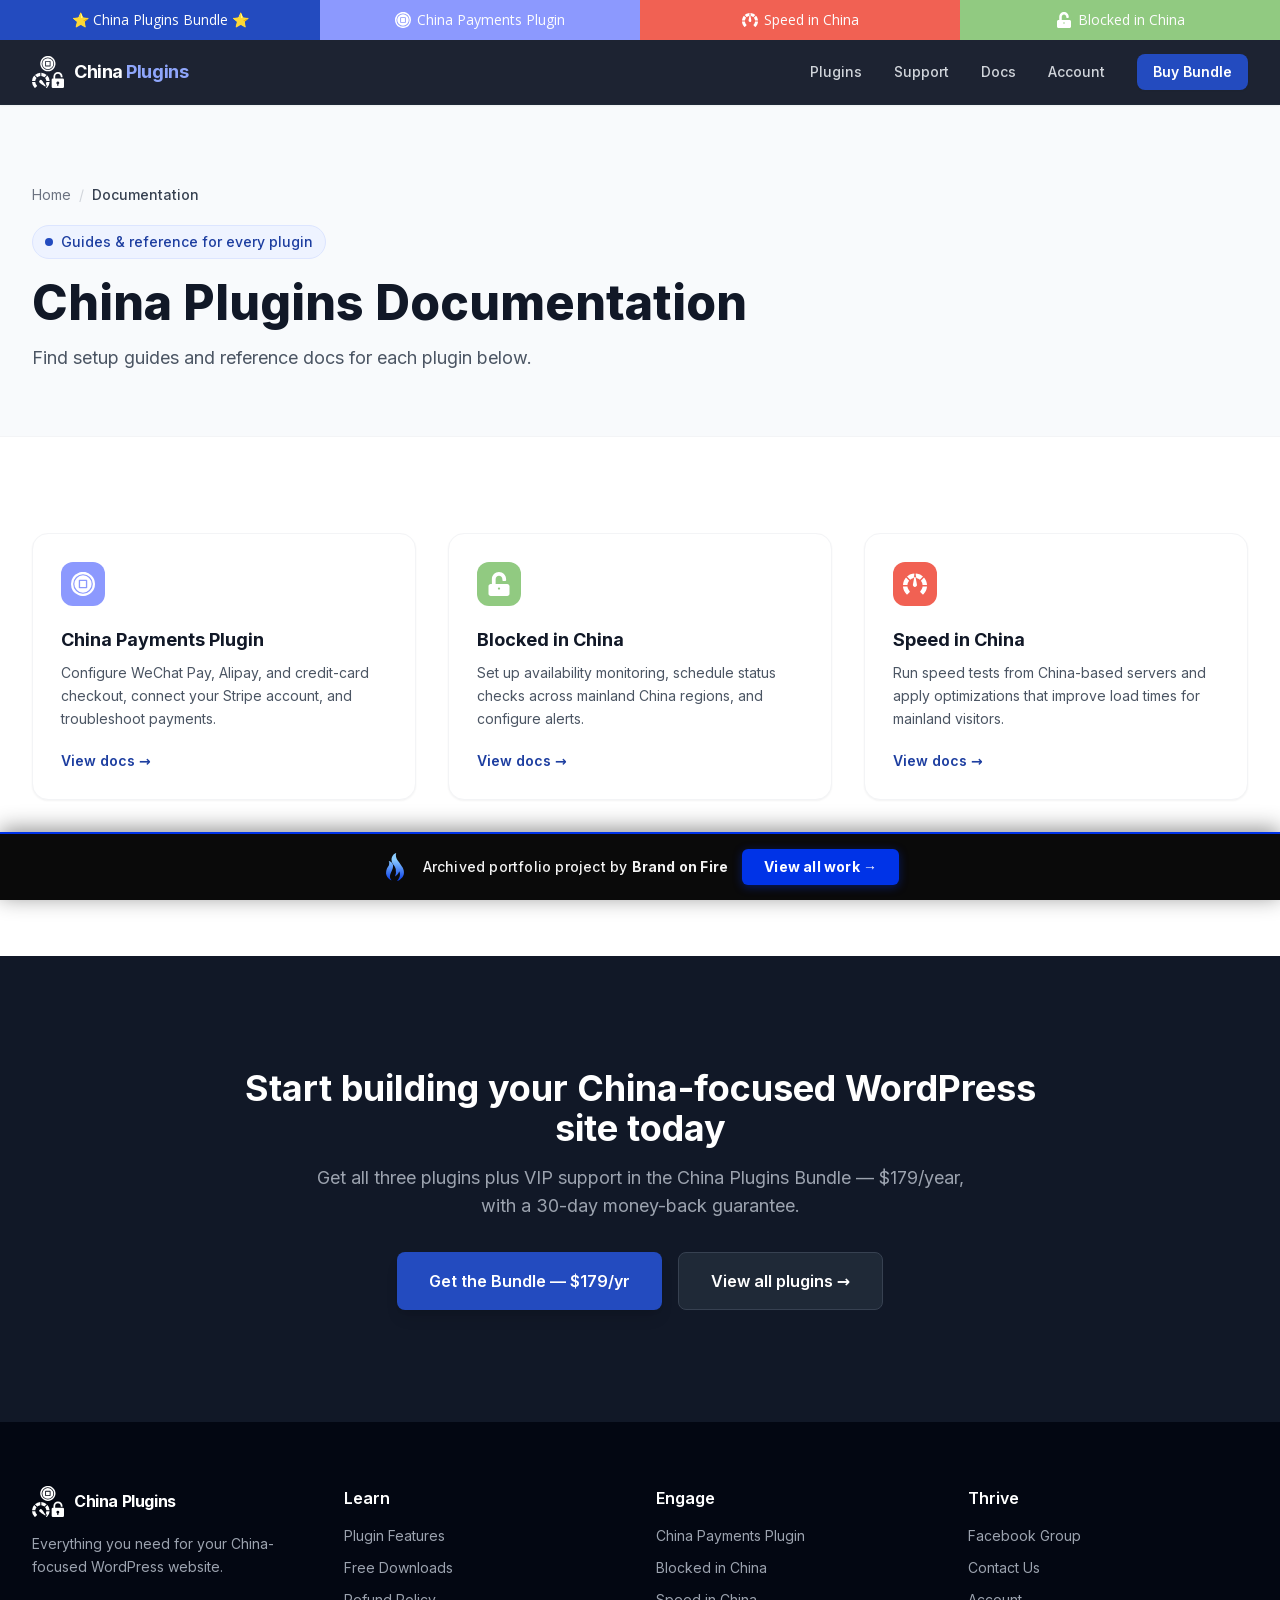
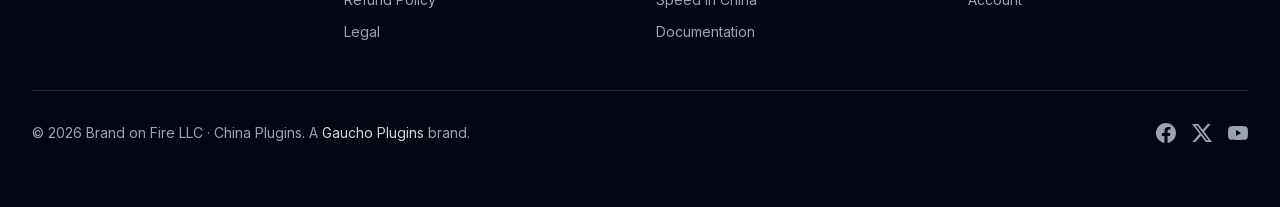
==== commit a8d56427: "Portfolio bar: brandonfire.com theme — flame icon, electric-blue accent, taller, larger button" ====
--- a/docs/index.html
+++ b/docs/index.html
@@ -1 +1 @@
-<!doctype html><html lang="en" class="scroll-smooth" data-bofp="0"><head><meta charset="utf-8"><link rel="icon" href="/assets/img/china-plugins-icon.svg" type="image/svg+xml"><link rel="apple-touch-icon" href="/assets/img/china-plugins-icon.svg"><meta name="viewport" content="width=device-width, initial-scale=1"><title>Documentation — China Plugins</title><meta name="description" content="Documentation for China Payments Plugin, Blocked in China, and Speed in China."><meta name="keywords" content="China Plugins documentation, China Payments Plugin docs, Blocked in China docs, Speed in China docs, WordPress China plugin setup"><link rel="canonical" href="/docs/"><meta property="og:type" content="website"><meta property="og:title" content="Documentation — China Plugins"><meta property="og:description" content="Setup guides and reference docs for China Payments Plugin, Blocked in China, and Speed in China."><meta property="og:url" content="/docs/"><meta property="og:site_name" content="China Plugins"><meta property="og:image" content="../_a/2f5b2069b75f.webp"><meta name="twitter:card" content="summary_large_image"><meta name="twitter:title" content="Documentation — China Plugins"><meta name="twitter:description" content="Setup guides and reference docs for each China-focused WordPress plugin."><meta name="twitter:image" content="../_a/2f5b2069b75f.webp"><link rel="stylesheet" href="../style.css"><style>[data-bofp="1"]{background-color:rgb(255, 255, 255)!important;color:rgb(31, 41, 55)!important}[data-bofp="2"]{background-color:rgba(17, 24, 39, 0.95)!important;color:rgb(31, 41, 55)!important}[data-bofp="3"]{background-color:rgb(248, 250, 252)!important;color:rgb(31, 41, 55)!important}[data-bofp="4"]{background-color:rgb(255, 255, 255)!important;color:rgb(31, 41, 55)!important}[data-bofp="5"]{background-color:rgb(17, 24, 39)!important;color:rgb(31, 41, 55)!important}[data-bofp="6"]{background-color:rgb(3, 7, 18)!important;color:rgb(156, 163, 175)!important}</style><meta name="robots" content="noindex, nofollow"><style id="bof-noform">form,form *,fieldset,fieldset *,input,textarea,select,label.fusion-form-label,.wpcf7,.wpcf7 *,.fusion-form,.fusion-form *,.fusion-contact-form,.fusion-contact-form *,.elementor-form,.elementor-form *,.gform_wrapper,.gform_wrapper *,[class*="contact-form"],[class*="contact-form"] *,[id*="contact-form"],[id*="contact-form"] *{pointer-events:none!important;cursor:default!important;-webkit-user-select:none!important;user-select:none!important}</style></head><body class="font-sans text-gray-800 bg-white antialiased" data-bofp="1"><div class="gp-strip"><a href="../index.html" class="gp-s-bundle active">⭐ China Plugins Bundle ⭐</a><a href="https://chinapaymentsplugin.com/" class="gp-s-cpp"><span class="gp-icon"><svg xmlns="http://www.w3.org/2000/svg" viewBox="0 0 55 55"><path fill="#fff" d="M16.8,52.84A27.53,27.53,0,0,1,0,27.5,27.53,27.53,0,0,1,16.8,2.17,27.43,27.43,0,0,1,46.94,8.06a27.47,27.47,0,0,1,0,38.88,27.68,27.68,0,0,1-8.75,5.9,27.58,27.58,0,0,1-21.4,0ZM5,27.5A22.5,22.5,0,1,0,27.5,5,22.52,22.52,0,0,0,5,27.5Zm2.68,0A19.82,19.82,0,1,1,27.5,47.32,19.84,19.84,0,0,1,7.68,27.5Zm10.11-7.88V35.38a1.84,1.84,0,0,0,1.83,1.84H35.38a1.85,1.85,0,0,0,1.84-1.84V19.62a1.85,1.85,0,0,0-1.84-1.84H19.62a1.85,1.85,0,0,0-1.84,1.84h0Zm3.08,14.51V20.87H34.13V34.13Z"></path></svg></span>China Payments Plugin</a><a href="https://speedinchinaplugin.com/" class="gp-s-sic"><span class="gp-icon"><svg xmlns="http://www.w3.org/2000/svg" viewBox="0 0 75 66"><path fill="#fff" d="M12.547,66a1.055,1.055,0,0,1-.2-.02c-.569-.112-.649-.19-1.17-.7L11,65.116a44.951,44.951,0,0,1-7.673-10.9A34.6,34.6,0,0,1,.5,44.948,37.281,37.281,0,0,1,0,40.433H13.87a24.984,24.984,0,0,0,2.054,7.8,32.464,32.464,0,0,0,4.985,7.153,3.564,3.564,0,0,1,.453,1.259,2.631,2.631,0,0,1-.211,1.2l-7.643,7.767A1.607,1.607,0,0,1,12.547,66Zm50-.01a1.7,1.7,0,0,1-1.039-.484L53.848,57.84a2.621,2.621,0,0,1-.211-1.2,3.552,3.552,0,0,1,.453-1.259,32.411,32.411,0,0,0,4.985-7.153,25.185,25.185,0,0,0,2.054-7.8H75v.01a37.9,37.9,0,0,1-.5,4.5,34.6,34.6,0,0,1-2.831,9.27A44.952,44.952,0,0,1,64,65.116c-.11.106-.2.2-.282.277a1.442,1.442,0,0,1-1.029.586A1.027,1.027,0,0,1,62.542,65.99ZM75,35.889H61.069a23.519,23.519,0,0,0-1.48-6.754,29.844,29.844,0,0,0-3.806-6.386L65.57,12.741l.008.008a36.554,36.554,0,0,1,2.386,2.98,36.3,36.3,0,0,1,4.162,7.328A49.716,49.716,0,0,1,75,35.888Zm-61.069,0H0v-.006A49.8,49.8,0,0,1,2.874,23.056a36.315,36.315,0,0,1,4.162-7.328A35.609,35.609,0,0,1,9.43,12.741l9.788,10.008a29.714,29.714,0,0,0-3.806,6.386,23.751,23.751,0,0,0-1.48,6.753Zm8.487-16.271h0L12.6,9.64l.015-.012a79.218,79.218,0,0,1,6.541-4.654A30.831,30.831,0,0,1,23.9,2.64,38.621,38.621,0,0,1,29.85.829,53.184,53.184,0,0,1,35.378,0V4.8a4.075,4.075,0,0,0-.3.921c-.03.157-.751,3.892-1.642,8.6a18.535,18.535,0,0,0-4.528,1.214,31.123,31.123,0,0,0-6.494,4.083Zm30.241,0h0a31.148,31.148,0,0,0-6.495-4.083,18.493,18.493,0,0,0-4.4-1.2C40.8,9.557,40.007,5.809,40,5.771a4.157,4.157,0,0,0-.3-1.078V0h.016a53.828,53.828,0,0,1,5.512.828A38.585,38.585,0,0,1,51.179,2.64a30.8,30.8,0,0,1,4.743,2.333A79.869,79.869,0,0,1,62.477,9.64L52.66,19.618Z"></path><path fill="#fff" d="M24.431,24.4a2.1,2.1,0,0,0,.485-1.524,3.069,3.069,0,0,0-.5-1.326S11.9,2.959,10.866,1.926A6.775,6.775,0,0,0,9.183.6S4.41-1.286,1.672,1.639.382,8.481.382,8.481s-.011.42,1.348,2.2,19.79,13.7,19.79,13.7a3.088,3.088,0,0,0,1.349.592A2.1,2.1,0,0,0,24.431,24.4Z" transform="translate(37.287 44.82) rotate(-135)"></path></svg></span>Speed in China</a><a href="https://blockedinchinaplugin.com/" class="gp-s-bic"><span class="gp-icon"><svg xmlns="http://www.w3.org/2000/svg" viewBox="0 0 448 512"><path fill="#fff" d="M400 256H152V152.9c0-39.6 31.7-72.5 71.3-72.9 40-.4 72.7 32.1 72.7 72v16c0 13.3 10.7 24 24 24h32c13.3 0 24-10.7 24-24v-16C376 68 307.5 0 223.5 0 139.5 0 72 68 72 152v104H48c-26.5 0-48 21.5-48 48v160c0 26.5 21.5 48 48 48h352c26.5 0 48-21.5 48-48V304c0-26.5-21.5-48-48-48zm-176 120c-13.3 0-24-10.7-24-24s10.7-24 24-24 24 10.7 24 24-10.7 24-24 24z"></path></svg></span>Blocked in China</a></div><header class="sticky top-0 z-50 bg-gray-900/95 backdrop-blur-sm border-b border-gray-800 shadow-sm" data-bofp="2"><nav class="max-w-7xl mx-auto px-4 sm:px-6 lg:px-8"><div class="flex items-center justify-between h-16"><a href="../index.html" class="flex items-center gap-2.5" aria-label="China Plugins home"><img src="../_a/6067b7dea1ad.svg" alt="China Plugins" class="w-8 h-8" decoding="sync"><span class="text-lg font-bold text-white tracking-tight">China <span class="text-brand-300">Plugins</span></span></a><div class="hidden md:flex items-center gap-8"><a href="../plugins/index.html" class="text-sm font-medium text-gray-300 hover:text-brand-300 transition-colors">Plugins</a><a href="../support/index.html" class="text-sm font-medium text-gray-300 hover:text-brand-300 transition-colors">Support</a><a href="../docs/index.html" class="text-sm font-medium text-gray-300 hover:text-brand-300 transition-colors">Docs</a><a href="https://gauchoplugins.com/account/" target="_blank" rel="noopener" class="text-sm font-medium text-gray-300 hover:text-brand-300 transition-colors">Account</a><a href="#" class="buy-bundle inline-flex items-center px-4 py-2 bg-brand-500 text-white text-sm font-semibold rounded-lg hover:bg-brand-600 transition-colors shadow-sm">Buy Bundle</a></div><button id="mobile-menu-btn" class="md:hidden p-2 text-gray-300 hover:text-brand-300" aria-label="Toggle menu"><svg class="w-6 h-6" fill="none" stroke="currentColor" viewBox="0 0 24 24"><path stroke-linecap="round" stroke-linejoin="round" stroke-width="2" d="M4 6h16M4 12h16M4 18h16"></path></svg></button></div><div id="mobile-menu" class="hidden md:hidden pb-4"><div class="flex flex-col gap-3"><a href="../plugins/index.html" class="text-sm font-medium text-gray-300 hover:text-brand-300 py-1">Plugins</a><a href="../support/index.html" class="text-sm font-medium text-gray-300 hover:text-brand-300 py-1">Support</a><a href="../docs/index.html" class="text-sm font-medium text-gray-300 hover:text-brand-300 py-1">Docs</a><a href="https://gauchoplugins.com/account/" target="_blank" rel="noopener" class="text-sm font-medium text-gray-300 hover:text-brand-300 py-1">Account</a><a href="#" class="buy-bundle inline-flex items-center justify-center w-full px-4 py-2 bg-brand-500 text-white text-sm font-semibold rounded-lg mt-2">Buy Bundle</a></div></div></nav></header><main><section class="bg-surface-50 border-b border-gray-100 pt-14 pb-12 lg:pt-20 lg:pb-16" data-bofp="3"><div class="max-w-7xl mx-auto px-4 sm:px-6 lg:px-8"><nav class="flex items-center gap-2 text-sm text-gray-500 mb-5" aria-label="Breadcrumb"><a href="../index.html" class="hover:text-brand-600 transition-colors">Home</a><span class="text-gray-300">/</span><span class="text-gray-700 font-medium">Documentation</span></nav><p class="inline-flex items-center gap-2 px-3 py-1.5 bg-brand-50 rounded-full text-sm font-medium text-brand-600 mb-5 border border-brand-100"><span class="w-2 h-2 rounded-full bg-brand-500 pulse-dot"></span>Guides &amp; reference for every plugin</p><h1 class="text-3xl sm:text-4xl lg:text-5xl font-extrabold text-gray-900 leading-tight mb-4">China Plugins Documentation</h1><p class="text-lg text-gray-600 max-w-2xl leading-relaxed">Find setup guides and reference docs for each plugin below.</p></div></section><section class="py-16 lg:py-24 bg-white" data-bofp="4"><div class="max-w-7xl mx-auto px-4 sm:px-6 lg:px-8"><div class="grid lg:grid-cols-3 gap-8"><a href="https://docs.chinapaymentsplugin.com" target="_blank" rel="noopener" class="group bg-white rounded-2xl border border-gray-100 card-hover shadow-sm p-7 flex flex-col"><span class="w-11 h-11 rounded-xl flex items-center justify-center mb-5" style="background:#8C99FE"><svg class="w-6 h-6" fill="#fff" viewBox="0 0 55 55"><path fill="#fff" d="M16.8,52.84A27.53,27.53,0,0,1,0,27.5,27.53,27.53,0,0,1,16.8,2.17,27.43,27.43,0,0,1,46.94,8.06a27.47,27.47,0,0,1,0,38.88,27.68,27.68,0,0,1-8.75,5.9,27.58,27.58,0,0,1-21.4,0ZM5,27.5A22.5,22.5,0,1,0,27.5,5,22.52,22.52,0,0,0,5,27.5Zm2.68,0A19.82,19.82,0,1,1,27.5,47.32,19.84,19.84,0,0,1,7.68,27.5Zm10.11-7.88V35.38a1.84,1.84,0,0,0,1.83,1.84H35.38a1.85,1.85,0,0,0,1.84-1.84V19.62a1.85,1.85,0,0,0-1.84-1.84H19.62a1.85,1.85,0,0,0-1.84,1.84h0Zm3.08,14.51V20.87H34.13V34.13Z"></path></svg></span><h2 class="text-lg font-bold text-gray-900 mb-2">China Payments Plugin</h2><p class="text-gray-600 text-sm leading-relaxed mb-5 flex-grow">Configure WeChat Pay, Alipay, and credit-card checkout, connect your Stripe account, and troubleshoot payments.</p><span class="text-sm font-semibold text-brand-600 group-hover:text-brand-700">View docs →</span></a><a href="https://docs.blockedinchinaplugin.com" target="_blank" rel="noopener" class="group bg-white rounded-2xl border border-gray-100 card-hover shadow-sm p-7 flex flex-col"><span class="w-11 h-11 rounded-xl flex items-center justify-center mb-5" style="background:#91CA81"><svg class="w-6 h-6" fill="#fff" viewBox="0 0 448 512"><path fill="#fff" d="M400 256H152V152.9c0-39.6 31.7-72.5 71.3-72.9 40-.4 72.7 32.1 72.7 72v16c0 13.3 10.7 24 24 24h32c13.3 0 24-10.7 24-24v-16C376 68 307.5 0 223.5 0 139.5 0 72 68 72 152v104H48c-26.5 0-48 21.5-48 48v160c0 26.5 21.5 48 48 48h352c26.5 0 48-21.5 48-48V304c0-26.5-21.5-48-48-48zm-176 120c-13.3 0-24-10.7-24-24s10.7-24 24-24 24 10.7 24 24-10.7 24-24 24z"></path></svg></span><h2 class="text-lg font-bold text-gray-900 mb-2">Blocked in China</h2><p class="text-gray-600 text-sm leading-relaxed mb-5 flex-grow">Set up availability monitoring, schedule status checks across mainland China regions, and configure alerts.</p><span class="text-sm font-semibold text-brand-600 group-hover:text-brand-700">View docs →</span></a><a href="https://docs.speedinchinaplugin.com" target="_blank" rel="noopener" class="group bg-white rounded-2xl border border-gray-100 card-hover shadow-sm p-7 flex flex-col"><span class="w-11 h-11 rounded-xl flex items-center justify-center mb-5" style="background:#F16153"><svg class="w-6 h-6" fill="#fff" viewBox="0 0 75 66"><path fill="#fff" d="M12.547,66a1.055,1.055,0,0,1-.2-.02c-.569-.112-.649-.19-1.17-.7L11,65.116a44.951,44.951,0,0,1-7.673-10.9A34.6,34.6,0,0,1,.5,44.948,37.281,37.281,0,0,1,0,40.433H13.87a24.984,24.984,0,0,0,2.054,7.8,32.464,32.464,0,0,0,4.985,7.153,3.564,3.564,0,0,1,.453,1.259,2.631,2.631,0,0,1-.211,1.2l-7.643,7.767A1.607,1.607,0,0,1,12.547,66Zm50-.01a1.7,1.7,0,0,1-1.039-.484L53.848,57.84a2.621,2.621,0,0,1-.211-1.2,3.552,3.552,0,0,1,.453-1.259,32.411,32.411,0,0,0,4.985-7.153,25.185,25.185,0,0,0,2.054-7.8H75v.01a37.9,37.9,0,0,1-.5,4.5,34.6,34.6,0,0,1-2.831,9.27A44.952,44.952,0,0,1,64,65.116c-.11.106-.2.2-.282.277a1.442,1.442,0,0,1-1.029.586A1.027,1.027,0,0,1,62.542,65.99ZM75,35.889H61.069a23.519,23.519,0,0,0-1.48-6.754,29.844,29.844,0,0,0-3.806-6.386L65.57,12.741l.008.008a36.554,36.554,0,0,1,2.386,2.98,36.3,36.3,0,0,1,4.162,7.328A49.716,49.716,0,0,1,75,35.888Zm-61.069,0H0v-.006A49.8,49.8,0,0,1,2.874,23.056a36.315,36.315,0,0,1,4.162-7.328A35.609,35.609,0,0,1,9.43,12.741l9.788,10.008a29.714,29.714,0,0,0-3.806,6.386,23.751,23.751,0,0,0-1.48,6.753Zm8.487-16.271h0L12.6,9.64l.015-.012a79.218,79.218,0,0,1,6.541-4.654A30.831,30.831,0,0,1,23.9,2.64,38.621,38.621,0,0,1,29.85.829,53.184,53.184,0,0,1,35.378,0V4.8a4.075,4.075,0,0,0-.3.921c-.03.157-.751,3.892-1.642,8.6a18.535,18.535,0,0,0-4.528,1.214,31.123,31.123,0,0,0-6.494,4.083Zm30.241,0h0a31.148,31.148,0,0,0-6.495-4.083,18.493,18.493,0,0,0-4.4-1.2C40.8,9.557,40.007,5.809,40,5.771a4.157,4.157,0,0,0-.3-1.078V0h.016a53.828,53.828,0,0,1,5.512.828A38.585,38.585,0,0,1,51.179,2.64a30.8,30.8,0,0,1,4.743,2.333A79.869,79.869,0,0,1,62.477,9.64L52.66,19.618Z"></path><path fill="#fff" d="M24.431,24.4a2.1,2.1,0,0,0,.485-1.524,3.069,3.069,0,0,0-.5-1.326S11.9,2.959,10.866,1.926A6.775,6.775,0,0,0,9.183.6S4.41-1.286,1.672,1.639.382,8.481.382,8.481s-.011.42,1.348,2.2,19.79,13.7,19.79,13.7a3.088,3.088,0,0,0,1.349.592A2.1,2.1,0,0,0,24.431,24.4Z" transform="translate(37.287 44.82) rotate(-135)"></path></svg></span><h2 class="text-lg font-bold text-gray-900 mb-2">Speed in China</h2><p class="text-gray-600 text-sm leading-relaxed mb-5 flex-grow">Run speed tests from China-based servers and apply optimizations that improve load times for mainland visitors.</p><span class="text-sm font-semibold text-brand-600 group-hover:text-brand-700">View docs →</span></a></div><p class="text-center text-sm text-gray-500 mt-10">Can't find what you need? <a href="../support/index.html" class="font-semibold text-brand-600 hover:text-brand-700">Contact support →</a></p></div></section><section class="py-20 lg:py-28 bg-gray-900" data-bofp="5"><div class="max-w-4xl mx-auto px-4 sm:px-6 lg:px-8 text-center"><h2 class="text-3xl sm:text-4xl font-bold text-white mb-4">Start building your China-focused WordPress site today</h2><p class="text-lg text-gray-400 mb-8 max-w-2xl mx-auto">Get all three plugins plus VIP support in the China Plugins Bundle — $179/year, with a 30-day money-back guarantee.</p><div class="flex flex-col sm:flex-row gap-4 justify-center"><a href="#" class="buy-bundle inline-flex items-center justify-center px-8 py-4 bg-brand-500 text-white font-semibold rounded-lg hover:bg-brand-600 transition-colors shadow-lg text-base">Get the Bundle — $179/yr</a><a href="../plugins/index.html" class="inline-flex items-center justify-center px-8 py-4 bg-gray-800 text-white font-semibold rounded-lg hover:bg-gray-700 transition-colors border border-gray-700 text-base">View all plugins →</a></div></div></section></main><footer class="bg-gray-950 text-gray-400 py-16" data-bofp="6"><div class="max-w-7xl mx-auto px-4 sm:px-6 lg:px-8"><div class="grid sm:grid-cols-2 lg:grid-cols-4 gap-8 mb-12"><div class="sm:col-span-2 lg:col-span-1"><div class="flex items-center gap-2.5 mb-4"><img src="../_a/6067b7dea1ad.svg" alt="China Plugins" class="w-8 h-8" decoding="sync"><span class="text-base font-bold text-white tracking-tight">China Plugins</span></div><p class="text-sm leading-relaxed">Everything you need for your China-focused WordPress website.</p></div><div><h4 class="text-white font-semibold mb-4">Learn</h4><ul class="space-y-3 text-sm"><li><a href="../plugins/index.html" class="hover:text-brand-300 transition-colors">Plugin Features</a></li><li><a href="../free-downloads/index.html" class="hover:text-brand-300 transition-colors">Free Downloads</a></li><li><a href="https://freemius.com/bundle/7215/china-plugins-bundle/legal/eula/#refund_policy" target="_blank" rel="noopener" class="hover:text-brand-300 transition-colors">Refund Policy</a></li><li><a href="../legal/index.html" class="hover:text-brand-300 transition-colors">Legal</a></li></ul></div><div><h4 class="text-white font-semibold mb-4">Engage</h4><ul class="space-y-3 text-sm"><li><a href="https://chinapaymentsplugin.com/?utm_source=chinaplugins&amp;utm_medium=footer&amp;utm_campaign=bundle" target="_blank" rel="noopener" class="hover:text-brand-300 transition-colors">China Payments Plugin</a></li><li><a href="https://blockedinchinaplugin.com/?utm_source=chinaplugins&amp;utm_medium=footer&amp;utm_campaign=bundle" target="_blank" rel="noopener" class="hover:text-brand-300 transition-colors">Blocked in China</a></li><li><a href="https://speedinchinaplugin.com/?utm_source=chinaplugins&amp;utm_medium=footer&amp;utm_campaign=bundle" target="_blank" rel="noopener" class="hover:text-brand-300 transition-colors">Speed in China</a></li><li><a href="../docs/index.html" class="hover:text-brand-300 transition-colors">Documentation</a></li></ul></div><div><h4 class="text-white font-semibold mb-4">Thrive</h4><ul class="space-y-3 text-sm"><li><a href="https://www.facebook.com/groups/559064778784087" target="_blank" rel="noopener" class="hover:text-brand-300 transition-colors">Facebook Group</a></li><li><a href="../support/index.html" class="hover:text-brand-300 transition-colors">Contact Us</a></li><li><a href="https://gauchoplugins.com/account/" target="_blank" rel="noopener" class="hover:text-brand-300 transition-colors">Account</a></li></ul></div></div><div class="border-t border-gray-800 pt-8 flex flex-col sm:flex-row items-center justify-between gap-4 text-sm"><p>© 2026 Brand on Fire LLC · China Plugins. A <a href="https://gauchoplugins.com/" target="_blank" rel="noopener" class="text-gray-300 hover:text-brand-300">Gaucho Plugins</a> brand.</p><div class="flex items-center gap-4"><a href="https://www.facebook.com/chinawordpressplugins" target="_blank" rel="noopener" aria-label="Facebook" class="hover:text-brand-300 transition-colors"><svg class="w-5 h-5" fill="currentColor" viewBox="0 0 24 24"><path d="M24 12.07C24 5.4 18.63 0 12 0S0 5.4 0 12.07c0 6.03 4.39 11.03 10.13 11.93v-8.44H7.08v-3.49h3.05V9.41c0-3.02 1.79-4.69 4.53-4.69 1.31 0 2.68.24 2.68.24v2.97h-1.51c-1.49 0-1.96.93-1.96 1.89v2.25h3.33l-.53 3.49h-2.8v8.44C19.61 23.1 24 18.1 24 12.07z"></path></svg></a><a href="https://twitter.com/chinaplugins/" target="_blank" rel="noopener" aria-label="X" class="hover:text-brand-300 transition-colors"><svg class="w-5 h-5" fill="currentColor" viewBox="0 0 24 24"><path d="M18.9 1.15h3.68l-8.04 9.19L24 22.85h-7.41l-5.8-7.58-6.64 7.58H.46l8.6-9.83L0 1.15h7.6l5.24 6.93 6.06-6.93zm-1.29 19.5h2.04L6.49 3.24H4.3L17.61 20.65z"></path></svg></a><a href="https://www.youtube.com/channel/UCDIBS2Tqqpv2OKZA_QSCBDg" target="_blank" rel="noopener" aria-label="YouTube" class="hover:text-brand-300 transition-colors"><svg class="w-5 h-5" fill="currentColor" viewBox="0 0 24 24"><path d="M23.5 6.2a3.02 3.02 0 00-2.12-2.14C19.5 3.55 12 3.55 12 3.55s-7.5 0-9.38.51A3.02 3.02 0 00.5 6.2C0 8.07 0 12 0 12s0 3.93.5 5.8a3.02 3.02 0 002.12 2.14c1.88.51 9.38.51 9.38.51s7.5 0 9.38-.51a3.02 3.02 0 002.12-2.14C24 15.93 24 12 24 12s0-3.93-.5-5.8zM9.6 15.6V8.4l6.2 3.6-6.2 3.6z"></path></svg></a></div></div></div></footer><div class="fomo-popup" role="status" aria-live="polite"></div><!-- bof-portfolio-bar --><a href="https://brandonfire.com/portfolio/" id="bof-portfolio-bar" rel="noopener" style="position:fixed;left:0;right:0;bottom:0;z-index:2147483647;display:flex;align-items:center;justify-content:center;gap:10px;flex-wrap:wrap;background:#14181c;color:#ffffff !important;font-family:-apple-system,BlinkMacSystemFont,'Segoe UI',Roboto,Helvetica,Arial,sans-serif;font-size:13px;font-weight:500;line-height:1;letter-spacing:.2px;padding:11px 16px;text-decoration:none !important;box-shadow:0 -2px 14px rgba(0,0,0,.28);border-top:2px solid #e2542c;box-sizing:border-box;"><span style="opacity:.92;color:#fff;">Archived portfolio project by <strong style="font-weight:700;color:#fff;">Brand&nbsp;on&nbsp;Fire</strong></span><span style="background:#e2542c;color:#fff;padding:6px 12px;border-radius:4px;font-weight:600;white-space:nowrap;">View&nbsp;all&nbsp;work&nbsp;&rarr;</span></a><!-- /bof-portfolio-bar --></body></html>+<!doctype html><html lang="en" class="scroll-smooth" data-bofp="0"><head><meta charset="utf-8"><link rel="icon" href="/assets/img/china-plugins-icon.svg" type="image/svg+xml"><link rel="apple-touch-icon" href="/assets/img/china-plugins-icon.svg"><meta name="viewport" content="width=device-width, initial-scale=1"><title>Documentation — China Plugins</title><meta name="description" content="Documentation for China Payments Plugin, Blocked in China, and Speed in China."><meta name="keywords" content="China Plugins documentation, China Payments Plugin docs, Blocked in China docs, Speed in China docs, WordPress China plugin setup"><link rel="canonical" href="/docs/"><meta property="og:type" content="website"><meta property="og:title" content="Documentation — China Plugins"><meta property="og:description" content="Setup guides and reference docs for China Payments Plugin, Blocked in China, and Speed in China."><meta property="og:url" content="/docs/"><meta property="og:site_name" content="China Plugins"><meta property="og:image" content="../_a/2f5b2069b75f.webp"><meta name="twitter:card" content="summary_large_image"><meta name="twitter:title" content="Documentation — China Plugins"><meta name="twitter:description" content="Setup guides and reference docs for each China-focused WordPress plugin."><meta name="twitter:image" content="../_a/2f5b2069b75f.webp"><link rel="stylesheet" href="../style.css"><style>[data-bofp="1"]{background-color:rgb(255, 255, 255)!important;color:rgb(31, 41, 55)!important}[data-bofp="2"]{background-color:rgba(17, 24, 39, 0.95)!important;color:rgb(31, 41, 55)!important}[data-bofp="3"]{background-color:rgb(248, 250, 252)!important;color:rgb(31, 41, 55)!important}[data-bofp="4"]{background-color:rgb(255, 255, 255)!important;color:rgb(31, 41, 55)!important}[data-bofp="5"]{background-color:rgb(17, 24, 39)!important;color:rgb(31, 41, 55)!important}[data-bofp="6"]{background-color:rgb(3, 7, 18)!important;color:rgb(156, 163, 175)!important}</style><meta name="robots" content="noindex, nofollow"><style id="bof-noform">form,form *,fieldset,fieldset *,input,textarea,select,label.fusion-form-label,.wpcf7,.wpcf7 *,.fusion-form,.fusion-form *,.fusion-contact-form,.fusion-contact-form *,.elementor-form,.elementor-form *,.gform_wrapper,.gform_wrapper *,[class*="contact-form"],[class*="contact-form"] *,[id*="contact-form"],[id*="contact-form"] *{pointer-events:none!important;cursor:default!important;-webkit-user-select:none!important;user-select:none!important}</style></head><body class="font-sans text-gray-800 bg-white antialiased" data-bofp="1"><div class="gp-strip"><a href="../index.html" class="gp-s-bundle active">⭐ China Plugins Bundle ⭐</a><a class="gp-s-cpp"><span class="gp-icon"><svg xmlns="http://www.w3.org/2000/svg" viewBox="0 0 55 55"><path fill="#fff" d="M16.8,52.84A27.53,27.53,0,0,1,0,27.5,27.53,27.53,0,0,1,16.8,2.17,27.43,27.43,0,0,1,46.94,8.06a27.47,27.47,0,0,1,0,38.88,27.68,27.68,0,0,1-8.75,5.9,27.58,27.58,0,0,1-21.4,0ZM5,27.5A22.5,22.5,0,1,0,27.5,5,22.52,22.52,0,0,0,5,27.5Zm2.68,0A19.82,19.82,0,1,1,27.5,47.32,19.84,19.84,0,0,1,7.68,27.5Zm10.11-7.88V35.38a1.84,1.84,0,0,0,1.83,1.84H35.38a1.85,1.85,0,0,0,1.84-1.84V19.62a1.85,1.85,0,0,0-1.84-1.84H19.62a1.85,1.85,0,0,0-1.84,1.84h0Zm3.08,14.51V20.87H34.13V34.13Z"></path></svg></span>China Payments Plugin</a><a class="gp-s-sic"><span class="gp-icon"><svg xmlns="http://www.w3.org/2000/svg" viewBox="0 0 75 66"><path fill="#fff" d="M12.547,66a1.055,1.055,0,0,1-.2-.02c-.569-.112-.649-.19-1.17-.7L11,65.116a44.951,44.951,0,0,1-7.673-10.9A34.6,34.6,0,0,1,.5,44.948,37.281,37.281,0,0,1,0,40.433H13.87a24.984,24.984,0,0,0,2.054,7.8,32.464,32.464,0,0,0,4.985,7.153,3.564,3.564,0,0,1,.453,1.259,2.631,2.631,0,0,1-.211,1.2l-7.643,7.767A1.607,1.607,0,0,1,12.547,66Zm50-.01a1.7,1.7,0,0,1-1.039-.484L53.848,57.84a2.621,2.621,0,0,1-.211-1.2,3.552,3.552,0,0,1,.453-1.259,32.411,32.411,0,0,0,4.985-7.153,25.185,25.185,0,0,0,2.054-7.8H75v.01a37.9,37.9,0,0,1-.5,4.5,34.6,34.6,0,0,1-2.831,9.27A44.952,44.952,0,0,1,64,65.116c-.11.106-.2.2-.282.277a1.442,1.442,0,0,1-1.029.586A1.027,1.027,0,0,1,62.542,65.99ZM75,35.889H61.069a23.519,23.519,0,0,0-1.48-6.754,29.844,29.844,0,0,0-3.806-6.386L65.57,12.741l.008.008a36.554,36.554,0,0,1,2.386,2.98,36.3,36.3,0,0,1,4.162,7.328A49.716,49.716,0,0,1,75,35.888Zm-61.069,0H0v-.006A49.8,49.8,0,0,1,2.874,23.056a36.315,36.315,0,0,1,4.162-7.328A35.609,35.609,0,0,1,9.43,12.741l9.788,10.008a29.714,29.714,0,0,0-3.806,6.386,23.751,23.751,0,0,0-1.48,6.753Zm8.487-16.271h0L12.6,9.64l.015-.012a79.218,79.218,0,0,1,6.541-4.654A30.831,30.831,0,0,1,23.9,2.64,38.621,38.621,0,0,1,29.85.829,53.184,53.184,0,0,1,35.378,0V4.8a4.075,4.075,0,0,0-.3.921c-.03.157-.751,3.892-1.642,8.6a18.535,18.535,0,0,0-4.528,1.214,31.123,31.123,0,0,0-6.494,4.083Zm30.241,0h0a31.148,31.148,0,0,0-6.495-4.083,18.493,18.493,0,0,0-4.4-1.2C40.8,9.557,40.007,5.809,40,5.771a4.157,4.157,0,0,0-.3-1.078V0h.016a53.828,53.828,0,0,1,5.512.828A38.585,38.585,0,0,1,51.179,2.64a30.8,30.8,0,0,1,4.743,2.333A79.869,79.869,0,0,1,62.477,9.64L52.66,19.618Z"></path><path fill="#fff" d="M24.431,24.4a2.1,2.1,0,0,0,.485-1.524,3.069,3.069,0,0,0-.5-1.326S11.9,2.959,10.866,1.926A6.775,6.775,0,0,0,9.183.6S4.41-1.286,1.672,1.639.382,8.481.382,8.481s-.011.42,1.348,2.2,19.79,13.7,19.79,13.7a3.088,3.088,0,0,0,1.349.592A2.1,2.1,0,0,0,24.431,24.4Z" transform="translate(37.287 44.82) rotate(-135)"></path></svg></span>Speed in China</a><a class="gp-s-bic"><span class="gp-icon"><svg xmlns="http://www.w3.org/2000/svg" viewBox="0 0 448 512"><path fill="#fff" d="M400 256H152V152.9c0-39.6 31.7-72.5 71.3-72.9 40-.4 72.7 32.1 72.7 72v16c0 13.3 10.7 24 24 24h32c13.3 0 24-10.7 24-24v-16C376 68 307.5 0 223.5 0 139.5 0 72 68 72 152v104H48c-26.5 0-48 21.5-48 48v160c0 26.5 21.5 48 48 48h352c26.5 0 48-21.5 48-48V304c0-26.5-21.5-48-48-48zm-176 120c-13.3 0-24-10.7-24-24s10.7-24 24-24 24 10.7 24 24-10.7 24-24 24z"></path></svg></span>Blocked in China</a></div><header class="sticky top-0 z-50 bg-gray-900/95 backdrop-blur-sm border-b border-gray-800 shadow-sm" data-bofp="2"><nav class="max-w-7xl mx-auto px-4 sm:px-6 lg:px-8"><div class="flex items-center justify-between h-16"><a href="../index.html" class="flex items-center gap-2.5" aria-label="China Plugins home"><img src="../_a/6067b7dea1ad.svg" alt="China Plugins" class="w-8 h-8" decoding="sync"><span class="text-lg font-bold text-white tracking-tight">China <span class="text-brand-300">Plugins</span></span></a><div class="hidden md:flex items-center gap-8"><a href="../plugins/index.html" class="text-sm font-medium text-gray-300 hover:text-brand-300 transition-colors">Plugins</a><a href="../support/index.html" class="text-sm font-medium text-gray-300 hover:text-brand-300 transition-colors">Support</a><a href="../docs/index.html" class="text-sm font-medium text-gray-300 hover:text-brand-300 transition-colors">Docs</a><a target="_blank" rel="noopener" class="text-sm font-medium text-gray-300 hover:text-brand-300 transition-colors">Account</a><a href="#" class="buy-bundle inline-flex items-center px-4 py-2 bg-brand-500 text-white text-sm font-semibold rounded-lg hover:bg-brand-600 transition-colors shadow-sm">Buy Bundle</a></div><button id="mobile-menu-btn" class="md:hidden p-2 text-gray-300 hover:text-brand-300" aria-label="Toggle menu"><svg class="w-6 h-6" fill="none" stroke="currentColor" viewBox="0 0 24 24"><path stroke-linecap="round" stroke-linejoin="round" stroke-width="2" d="M4 6h16M4 12h16M4 18h16"></path></svg></button></div><div id="mobile-menu" class="hidden md:hidden pb-4"><div class="flex flex-col gap-3"><a href="../plugins/index.html" class="text-sm font-medium text-gray-300 hover:text-brand-300 py-1">Plugins</a><a href="../support/index.html" class="text-sm font-medium text-gray-300 hover:text-brand-300 py-1">Support</a><a href="../docs/index.html" class="text-sm font-medium text-gray-300 hover:text-brand-300 py-1">Docs</a><a target="_blank" rel="noopener" class="text-sm font-medium text-gray-300 hover:text-brand-300 py-1">Account</a><a href="#" class="buy-bundle inline-flex items-center justify-center w-full px-4 py-2 bg-brand-500 text-white text-sm font-semibold rounded-lg mt-2">Buy Bundle</a></div></div></nav></header><main><section class="bg-surface-50 border-b border-gray-100 pt-14 pb-12 lg:pt-20 lg:pb-16" data-bofp="3"><div class="max-w-7xl mx-auto px-4 sm:px-6 lg:px-8"><nav class="flex items-center gap-2 text-sm text-gray-500 mb-5" aria-label="Breadcrumb"><a href="../index.html" class="hover:text-brand-600 transition-colors">Home</a><span class="text-gray-300">/</span><span class="text-gray-700 font-medium">Documentation</span></nav><p class="inline-flex items-center gap-2 px-3 py-1.5 bg-brand-50 rounded-full text-sm font-medium text-brand-600 mb-5 border border-brand-100"><span class="w-2 h-2 rounded-full bg-brand-500 pulse-dot"></span>Guides &amp; reference for every plugin</p><h1 class="text-3xl sm:text-4xl lg:text-5xl font-extrabold text-gray-900 leading-tight mb-4">China Plugins Documentation</h1><p class="text-lg text-gray-600 max-w-2xl leading-relaxed">Find setup guides and reference docs for each plugin below.</p></div></section><section class="py-16 lg:py-24 bg-white" data-bofp="4"><div class="max-w-7xl mx-auto px-4 sm:px-6 lg:px-8"><div class="grid lg:grid-cols-3 gap-8"><a target="_blank" rel="noopener" class="group bg-white rounded-2xl border border-gray-100 card-hover shadow-sm p-7 flex flex-col"><span class="w-11 h-11 rounded-xl flex items-center justify-center mb-5" style="background:#8C99FE"><svg class="w-6 h-6" fill="#fff" viewBox="0 0 55 55"><path fill="#fff" d="M16.8,52.84A27.53,27.53,0,0,1,0,27.5,27.53,27.53,0,0,1,16.8,2.17,27.43,27.43,0,0,1,46.94,8.06a27.47,27.47,0,0,1,0,38.88,27.68,27.68,0,0,1-8.75,5.9,27.58,27.58,0,0,1-21.4,0ZM5,27.5A22.5,22.5,0,1,0,27.5,5,22.52,22.52,0,0,0,5,27.5Zm2.68,0A19.82,19.82,0,1,1,27.5,47.32,19.84,19.84,0,0,1,7.68,27.5Zm10.11-7.88V35.38a1.84,1.84,0,0,0,1.83,1.84H35.38a1.85,1.85,0,0,0,1.84-1.84V19.62a1.85,1.85,0,0,0-1.84-1.84H19.62a1.85,1.85,0,0,0-1.84,1.84h0Zm3.08,14.51V20.87H34.13V34.13Z"></path></svg></span><h2 class="text-lg font-bold text-gray-900 mb-2">China Payments Plugin</h2><p class="text-gray-600 text-sm leading-relaxed mb-5 flex-grow">Configure WeChat Pay, Alipay, and credit-card checkout, connect your Stripe account, and troubleshoot payments.</p><span class="text-sm font-semibold text-brand-600 group-hover:text-brand-700">View docs →</span></a><a target="_blank" rel="noopener" class="group bg-white rounded-2xl border border-gray-100 card-hover shadow-sm p-7 flex flex-col"><span class="w-11 h-11 rounded-xl flex items-center justify-center mb-5" style="background:#91CA81"><svg class="w-6 h-6" fill="#fff" viewBox="0 0 448 512"><path fill="#fff" d="M400 256H152V152.9c0-39.6 31.7-72.5 71.3-72.9 40-.4 72.7 32.1 72.7 72v16c0 13.3 10.7 24 24 24h32c13.3 0 24-10.7 24-24v-16C376 68 307.5 0 223.5 0 139.5 0 72 68 72 152v104H48c-26.5 0-48 21.5-48 48v160c0 26.5 21.5 48 48 48h352c26.5 0 48-21.5 48-48V304c0-26.5-21.5-48-48-48zm-176 120c-13.3 0-24-10.7-24-24s10.7-24 24-24 24 10.7 24 24-10.7 24-24 24z"></path></svg></span><h2 class="text-lg font-bold text-gray-900 mb-2">Blocked in China</h2><p class="text-gray-600 text-sm leading-relaxed mb-5 flex-grow">Set up availability monitoring, schedule status checks across mainland China regions, and configure alerts.</p><span class="text-sm font-semibold text-brand-600 group-hover:text-brand-700">View docs →</span></a><a target="_blank" rel="noopener" class="group bg-white rounded-2xl border border-gray-100 card-hover shadow-sm p-7 flex flex-col"><span class="w-11 h-11 rounded-xl flex items-center justify-center mb-5" style="background:#F16153"><svg class="w-6 h-6" fill="#fff" viewBox="0 0 75 66"><path fill="#fff" d="M12.547,66a1.055,1.055,0,0,1-.2-.02c-.569-.112-.649-.19-1.17-.7L11,65.116a44.951,44.951,0,0,1-7.673-10.9A34.6,34.6,0,0,1,.5,44.948,37.281,37.281,0,0,1,0,40.433H13.87a24.984,24.984,0,0,0,2.054,7.8,32.464,32.464,0,0,0,4.985,7.153,3.564,3.564,0,0,1,.453,1.259,2.631,2.631,0,0,1-.211,1.2l-7.643,7.767A1.607,1.607,0,0,1,12.547,66Zm50-.01a1.7,1.7,0,0,1-1.039-.484L53.848,57.84a2.621,2.621,0,0,1-.211-1.2,3.552,3.552,0,0,1,.453-1.259,32.411,32.411,0,0,0,4.985-7.153,25.185,25.185,0,0,0,2.054-7.8H75v.01a37.9,37.9,0,0,1-.5,4.5,34.6,34.6,0,0,1-2.831,9.27A44.952,44.952,0,0,1,64,65.116c-.11.106-.2.2-.282.277a1.442,1.442,0,0,1-1.029.586A1.027,1.027,0,0,1,62.542,65.99ZM75,35.889H61.069a23.519,23.519,0,0,0-1.48-6.754,29.844,29.844,0,0,0-3.806-6.386L65.57,12.741l.008.008a36.554,36.554,0,0,1,2.386,2.98,36.3,36.3,0,0,1,4.162,7.328A49.716,49.716,0,0,1,75,35.888Zm-61.069,0H0v-.006A49.8,49.8,0,0,1,2.874,23.056a36.315,36.315,0,0,1,4.162-7.328A35.609,35.609,0,0,1,9.43,12.741l9.788,10.008a29.714,29.714,0,0,0-3.806,6.386,23.751,23.751,0,0,0-1.48,6.753Zm8.487-16.271h0L12.6,9.64l.015-.012a79.218,79.218,0,0,1,6.541-4.654A30.831,30.831,0,0,1,23.9,2.64,38.621,38.621,0,0,1,29.85.829,53.184,53.184,0,0,1,35.378,0V4.8a4.075,4.075,0,0,0-.3.921c-.03.157-.751,3.892-1.642,8.6a18.535,18.535,0,0,0-4.528,1.214,31.123,31.123,0,0,0-6.494,4.083Zm30.241,0h0a31.148,31.148,0,0,0-6.495-4.083,18.493,18.493,0,0,0-4.4-1.2C40.8,9.557,40.007,5.809,40,5.771a4.157,4.157,0,0,0-.3-1.078V0h.016a53.828,53.828,0,0,1,5.512.828A38.585,38.585,0,0,1,51.179,2.64a30.8,30.8,0,0,1,4.743,2.333A79.869,79.869,0,0,1,62.477,9.64L52.66,19.618Z"></path><path fill="#fff" d="M24.431,24.4a2.1,2.1,0,0,0,.485-1.524,3.069,3.069,0,0,0-.5-1.326S11.9,2.959,10.866,1.926A6.775,6.775,0,0,0,9.183.6S4.41-1.286,1.672,1.639.382,8.481.382,8.481s-.011.42,1.348,2.2,19.79,13.7,19.79,13.7a3.088,3.088,0,0,0,1.349.592A2.1,2.1,0,0,0,24.431,24.4Z" transform="translate(37.287 44.82) rotate(-135)"></path></svg></span><h2 class="text-lg font-bold text-gray-900 mb-2">Speed in China</h2><p class="text-gray-600 text-sm leading-relaxed mb-5 flex-grow">Run speed tests from China-based servers and apply optimizations that improve load times for mainland visitors.</p><span class="text-sm font-semibold text-brand-600 group-hover:text-brand-700">View docs →</span></a></div><p class="text-center text-sm text-gray-500 mt-10">Can't find what you need? <a href="../support/index.html" class="font-semibold text-brand-600 hover:text-brand-700">Contact support →</a></p></div></section><section class="py-20 lg:py-28 bg-gray-900" data-bofp="5"><div class="max-w-4xl mx-auto px-4 sm:px-6 lg:px-8 text-center"><h2 class="text-3xl sm:text-4xl font-bold text-white mb-4">Start building your China-focused WordPress site today</h2><p class="text-lg text-gray-400 mb-8 max-w-2xl mx-auto">Get all three plugins plus VIP support in the China Plugins Bundle — $179/year, with a 30-day money-back guarantee.</p><div class="flex flex-col sm:flex-row gap-4 justify-center"><a href="#" class="buy-bundle inline-flex items-center justify-center px-8 py-4 bg-brand-500 text-white font-semibold rounded-lg hover:bg-brand-600 transition-colors shadow-lg text-base">Get the Bundle — $179/yr</a><a href="../plugins/index.html" class="inline-flex items-center justify-center px-8 py-4 bg-gray-800 text-white font-semibold rounded-lg hover:bg-gray-700 transition-colors border border-gray-700 text-base">View all plugins →</a></div></div></section></main><footer class="bg-gray-950 text-gray-400 py-16" data-bofp="6"><div class="max-w-7xl mx-auto px-4 sm:px-6 lg:px-8"><div class="grid sm:grid-cols-2 lg:grid-cols-4 gap-8 mb-12"><div class="sm:col-span-2 lg:col-span-1"><div class="flex items-center gap-2.5 mb-4"><img src="../_a/6067b7dea1ad.svg" alt="China Plugins" class="w-8 h-8" decoding="sync"><span class="text-base font-bold text-white tracking-tight">China Plugins</span></div><p class="text-sm leading-relaxed">Everything you need for your China-focused WordPress website.</p></div><div><h4 class="text-white font-semibold mb-4">Learn</h4><ul class="space-y-3 text-sm"><li><a href="../plugins/index.html" class="hover:text-brand-300 transition-colors">Plugin Features</a></li><li><a href="../free-downloads/index.html" class="hover:text-brand-300 transition-colors">Free Downloads</a></li><li><a target="_blank" rel="noopener" class="hover:text-brand-300 transition-colors">Refund Policy</a></li><li><a href="../legal/index.html" class="hover:text-brand-300 transition-colors">Legal</a></li></ul></div><div><h4 class="text-white font-semibold mb-4">Engage</h4><ul class="space-y-3 text-sm"><li><a target="_blank" rel="noopener" class="hover:text-brand-300 transition-colors">China Payments Plugin</a></li><li><a target="_blank" rel="noopener" class="hover:text-brand-300 transition-colors">Blocked in China</a></li><li><a target="_blank" rel="noopener" class="hover:text-brand-300 transition-colors">Speed in China</a></li><li><a href="../docs/index.html" class="hover:text-brand-300 transition-colors">Documentation</a></li></ul></div><div><h4 class="text-white font-semibold mb-4">Thrive</h4><ul class="space-y-3 text-sm"><li><a target="_blank" rel="noopener" class="hover:text-brand-300 transition-colors">Facebook Group</a></li><li><a href="../support/index.html" class="hover:text-brand-300 transition-colors">Contact Us</a></li><li><a target="_blank" rel="noopener" class="hover:text-brand-300 transition-colors">Account</a></li></ul></div></div><div class="border-t border-gray-800 pt-8 flex flex-col sm:flex-row items-center justify-between gap-4 text-sm"><p>© 2026 Brand on Fire LLC · China Plugins. A <a target="_blank" rel="noopener" class="text-gray-300 hover:text-brand-300">Gaucho Plugins</a> brand.</p><div class="flex items-center gap-4"><a target="_blank" rel="noopener" aria-label="Facebook" class="hover:text-brand-300 transition-colors"><svg class="w-5 h-5" fill="currentColor" viewBox="0 0 24 24"><path d="M24 12.07C24 5.4 18.63 0 12 0S0 5.4 0 12.07c0 6.03 4.39 11.03 10.13 11.93v-8.44H7.08v-3.49h3.05V9.41c0-3.02 1.79-4.69 4.53-4.69 1.31 0 2.68.24 2.68.24v2.97h-1.51c-1.49 0-1.96.93-1.96 1.89v2.25h3.33l-.53 3.49h-2.8v8.44C19.61 23.1 24 18.1 24 12.07z"></path></svg></a><a target="_blank" rel="noopener" aria-label="X" class="hover:text-brand-300 transition-colors"><svg class="w-5 h-5" fill="currentColor" viewBox="0 0 24 24"><path d="M18.9 1.15h3.68l-8.04 9.19L24 22.85h-7.41l-5.8-7.58-6.64 7.58H.46l8.6-9.83L0 1.15h7.6l5.24 6.93 6.06-6.93zm-1.29 19.5h2.04L6.49 3.24H4.3L17.61 20.65z"></path></svg></a><a target="_blank" rel="noopener" aria-label="YouTube" class="hover:text-brand-300 transition-colors"><svg class="w-5 h-5" fill="currentColor" viewBox="0 0 24 24"><path d="M23.5 6.2a3.02 3.02 0 00-2.12-2.14C19.5 3.55 12 3.55 12 3.55s-7.5 0-9.38.51A3.02 3.02 0 00.5 6.2C0 8.07 0 12 0 12s0 3.93.5 5.8a3.02 3.02 0 002.12 2.14c1.88.51 9.38.51 9.38.51s7.5 0 9.38-.51a3.02 3.02 0 002.12-2.14C24 15.93 24 12 24 12s0-3.93-.5-5.8zM9.6 15.6V8.4l6.2 3.6-6.2 3.6z"></path></svg></a></div></div></div></footer><div class="fomo-popup" role="status" aria-live="polite"></div><!-- bof-portfolio-bar --><a href="https://brandonfire.com/portfolio/" id="bof-portfolio-bar" rel="noopener" style="position:fixed;left:0;right:0;bottom:0;z-index:2147483647;display:flex;align-items:center;justify-content:center;gap:14px;flex-wrap:wrap;background:#0a0a0a;color:#ffffff !important;font-family:Inter,-apple-system,BlinkMacSystemFont,'Segoe UI',Roboto,Helvetica,Arial,sans-serif;font-size:14px;font-weight:500;line-height:1;letter-spacing:.2px;padding:15px 18px;text-decoration:none !important;box-shadow:0 -3px 22px rgba(0,0,0,.45);border-top:2px solid #0033e7;box-sizing:border-box;"><img src="[data-uri]" alt="" width="28" height="28" style="display:block;flex:0 0 auto;width:28px;height:28px;"><span style="opacity:.95;color:#fff;">Archived portfolio project by <strong style="font-weight:700;color:#fff;">Brand&nbsp;on&nbsp;Fire</strong></span><span style="background:#0033e7;color:#fff;padding:11px 22px;border-radius:6px;font-weight:700;font-size:14px;white-space:nowrap;box-shadow:0 2px 10px rgba(0,51,231,.4);">View&nbsp;all&nbsp;work&nbsp;&rarr;</span></a><!-- /bof-portfolio-bar --></body></html>
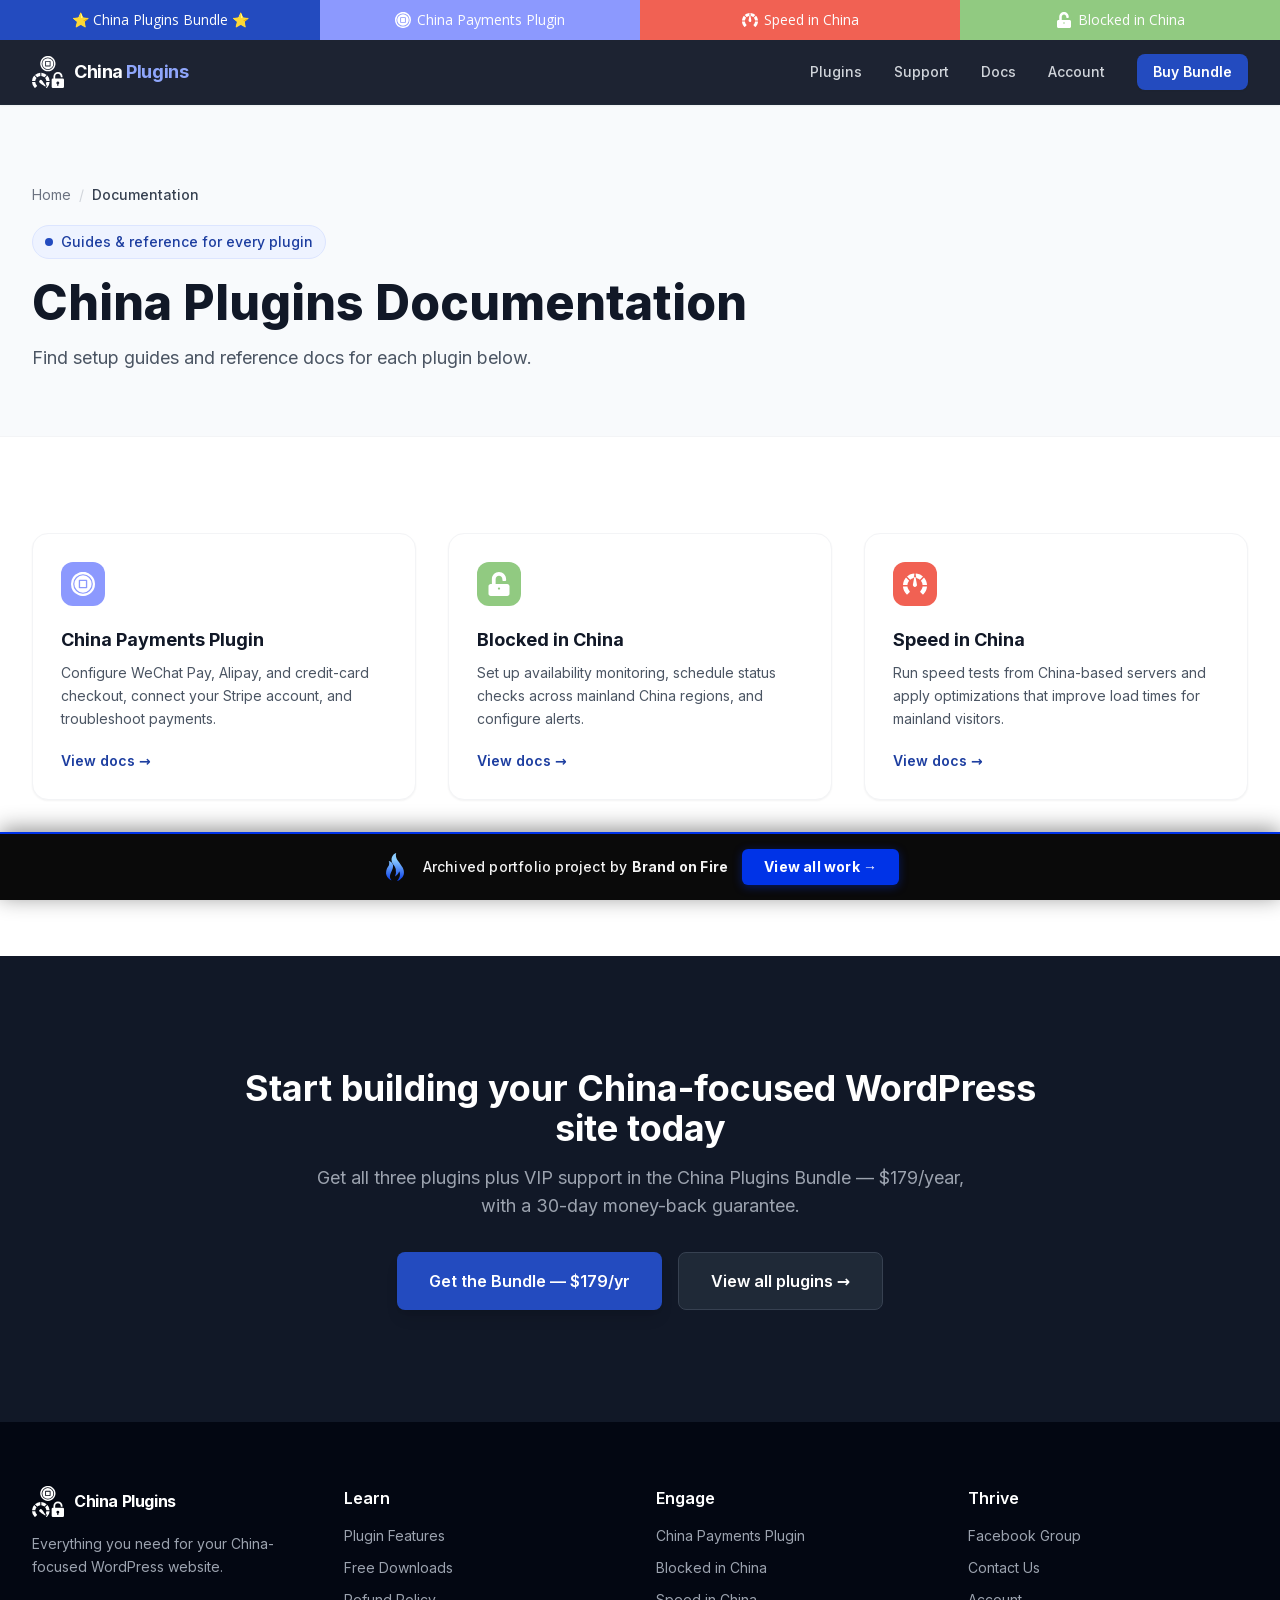
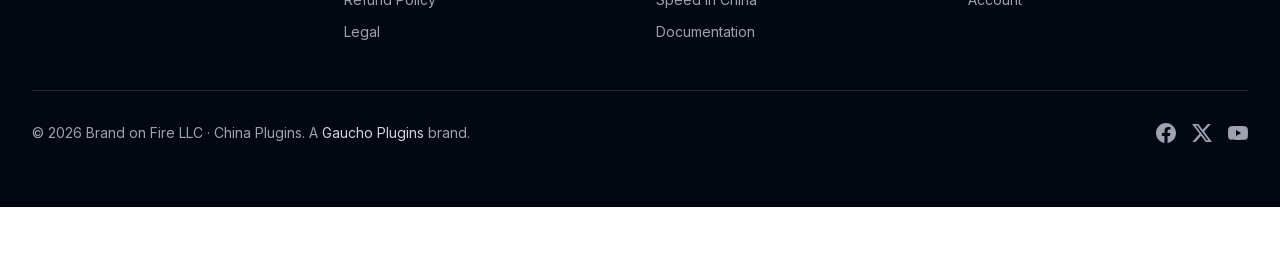
==== commit 2e217d7f: "Portfolio bar: brandonfire.com theme — flame icon, electric-blue accent, taller, larger button" ====
--- a/docs/index.html
+++ b/docs/index.html
@@ -1 +1 @@
-<!doctype html><html lang="en" class="scroll-smooth" data-bofp="0"><head><meta charset="utf-8"><link rel="icon" href="/assets/img/china-plugins-icon.svg" type="image/svg+xml"><link rel="apple-touch-icon" href="/assets/img/china-plugins-icon.svg"><meta name="viewport" content="width=device-width, initial-scale=1"><title>Documentation — China Plugins</title><meta name="description" content="Documentation for China Payments Plugin, Blocked in China, and Speed in China."><meta name="keywords" content="China Plugins documentation, China Payments Plugin docs, Blocked in China docs, Speed in China docs, WordPress China plugin setup"><link rel="canonical" href="/docs/"><meta property="og:type" content="website"><meta property="og:title" content="Documentation — China Plugins"><meta property="og:description" content="Setup guides and reference docs for China Payments Plugin, Blocked in China, and Speed in China."><meta property="og:url" content="/docs/"><meta property="og:site_name" content="China Plugins"><meta property="og:image" content="../_a/2f5b2069b75f.webp"><meta name="twitter:card" content="summary_large_image"><meta name="twitter:title" content="Documentation — China Plugins"><meta name="twitter:description" content="Setup guides and reference docs for each China-focused WordPress plugin."><meta name="twitter:image" content="../_a/2f5b2069b75f.webp"><link rel="stylesheet" href="../style.css"><style>[data-bofp="1"]{background-color:rgb(255, 255, 255)!important;color:rgb(31, 41, 55)!important}[data-bofp="2"]{background-color:rgba(17, 24, 39, 0.95)!important;color:rgb(31, 41, 55)!important}[data-bofp="3"]{background-color:rgb(248, 250, 252)!important;color:rgb(31, 41, 55)!important}[data-bofp="4"]{background-color:rgb(255, 255, 255)!important;color:rgb(31, 41, 55)!important}[data-bofp="5"]{background-color:rgb(17, 24, 39)!important;color:rgb(31, 41, 55)!important}[data-bofp="6"]{background-color:rgb(3, 7, 18)!important;color:rgb(156, 163, 175)!important}</style><meta name="robots" content="noindex, nofollow"><style id="bof-noform">form,form *,fieldset,fieldset *,input,textarea,select,label.fusion-form-label,.wpcf7,.wpcf7 *,.fusion-form,.fusion-form *,.fusion-contact-form,.fusion-contact-form *,.elementor-form,.elementor-form *,.gform_wrapper,.gform_wrapper *,[class*="contact-form"],[class*="contact-form"] *,[id*="contact-form"],[id*="contact-form"] *{pointer-events:none!important;cursor:default!important;-webkit-user-select:none!important;user-select:none!important}</style></head><body class="font-sans text-gray-800 bg-white antialiased" data-bofp="1"><div class="gp-strip"><a href="../index.html" class="gp-s-bundle active">⭐ China Plugins Bundle ⭐</a><a class="gp-s-cpp"><span class="gp-icon"><svg xmlns="http://www.w3.org/2000/svg" viewBox="0 0 55 55"><path fill="#fff" d="M16.8,52.84A27.53,27.53,0,0,1,0,27.5,27.53,27.53,0,0,1,16.8,2.17,27.43,27.43,0,0,1,46.94,8.06a27.47,27.47,0,0,1,0,38.88,27.68,27.68,0,0,1-8.75,5.9,27.58,27.58,0,0,1-21.4,0ZM5,27.5A22.5,22.5,0,1,0,27.5,5,22.52,22.52,0,0,0,5,27.5Zm2.68,0A19.82,19.82,0,1,1,27.5,47.32,19.84,19.84,0,0,1,7.68,27.5Zm10.11-7.88V35.38a1.84,1.84,0,0,0,1.83,1.84H35.38a1.85,1.85,0,0,0,1.84-1.84V19.62a1.85,1.85,0,0,0-1.84-1.84H19.62a1.85,1.85,0,0,0-1.84,1.84h0Zm3.08,14.51V20.87H34.13V34.13Z"></path></svg></span>China Payments Plugin</a><a class="gp-s-sic"><span class="gp-icon"><svg xmlns="http://www.w3.org/2000/svg" viewBox="0 0 75 66"><path fill="#fff" d="M12.547,66a1.055,1.055,0,0,1-.2-.02c-.569-.112-.649-.19-1.17-.7L11,65.116a44.951,44.951,0,0,1-7.673-10.9A34.6,34.6,0,0,1,.5,44.948,37.281,37.281,0,0,1,0,40.433H13.87a24.984,24.984,0,0,0,2.054,7.8,32.464,32.464,0,0,0,4.985,7.153,3.564,3.564,0,0,1,.453,1.259,2.631,2.631,0,0,1-.211,1.2l-7.643,7.767A1.607,1.607,0,0,1,12.547,66Zm50-.01a1.7,1.7,0,0,1-1.039-.484L53.848,57.84a2.621,2.621,0,0,1-.211-1.2,3.552,3.552,0,0,1,.453-1.259,32.411,32.411,0,0,0,4.985-7.153,25.185,25.185,0,0,0,2.054-7.8H75v.01a37.9,37.9,0,0,1-.5,4.5,34.6,34.6,0,0,1-2.831,9.27A44.952,44.952,0,0,1,64,65.116c-.11.106-.2.2-.282.277a1.442,1.442,0,0,1-1.029.586A1.027,1.027,0,0,1,62.542,65.99ZM75,35.889H61.069a23.519,23.519,0,0,0-1.48-6.754,29.844,29.844,0,0,0-3.806-6.386L65.57,12.741l.008.008a36.554,36.554,0,0,1,2.386,2.98,36.3,36.3,0,0,1,4.162,7.328A49.716,49.716,0,0,1,75,35.888Zm-61.069,0H0v-.006A49.8,49.8,0,0,1,2.874,23.056a36.315,36.315,0,0,1,4.162-7.328A35.609,35.609,0,0,1,9.43,12.741l9.788,10.008a29.714,29.714,0,0,0-3.806,6.386,23.751,23.751,0,0,0-1.48,6.753Zm8.487-16.271h0L12.6,9.64l.015-.012a79.218,79.218,0,0,1,6.541-4.654A30.831,30.831,0,0,1,23.9,2.64,38.621,38.621,0,0,1,29.85.829,53.184,53.184,0,0,1,35.378,0V4.8a4.075,4.075,0,0,0-.3.921c-.03.157-.751,3.892-1.642,8.6a18.535,18.535,0,0,0-4.528,1.214,31.123,31.123,0,0,0-6.494,4.083Zm30.241,0h0a31.148,31.148,0,0,0-6.495-4.083,18.493,18.493,0,0,0-4.4-1.2C40.8,9.557,40.007,5.809,40,5.771a4.157,4.157,0,0,0-.3-1.078V0h.016a53.828,53.828,0,0,1,5.512.828A38.585,38.585,0,0,1,51.179,2.64a30.8,30.8,0,0,1,4.743,2.333A79.869,79.869,0,0,1,62.477,9.64L52.66,19.618Z"></path><path fill="#fff" d="M24.431,24.4a2.1,2.1,0,0,0,.485-1.524,3.069,3.069,0,0,0-.5-1.326S11.9,2.959,10.866,1.926A6.775,6.775,0,0,0,9.183.6S4.41-1.286,1.672,1.639.382,8.481.382,8.481s-.011.42,1.348,2.2,19.79,13.7,19.79,13.7a3.088,3.088,0,0,0,1.349.592A2.1,2.1,0,0,0,24.431,24.4Z" transform="translate(37.287 44.82) rotate(-135)"></path></svg></span>Speed in China</a><a class="gp-s-bic"><span class="gp-icon"><svg xmlns="http://www.w3.org/2000/svg" viewBox="0 0 448 512"><path fill="#fff" d="M400 256H152V152.9c0-39.6 31.7-72.5 71.3-72.9 40-.4 72.7 32.1 72.7 72v16c0 13.3 10.7 24 24 24h32c13.3 0 24-10.7 24-24v-16C376 68 307.5 0 223.5 0 139.5 0 72 68 72 152v104H48c-26.5 0-48 21.5-48 48v160c0 26.5 21.5 48 48 48h352c26.5 0 48-21.5 48-48V304c0-26.5-21.5-48-48-48zm-176 120c-13.3 0-24-10.7-24-24s10.7-24 24-24 24 10.7 24 24-10.7 24-24 24z"></path></svg></span>Blocked in China</a></div><header class="sticky top-0 z-50 bg-gray-900/95 backdrop-blur-sm border-b border-gray-800 shadow-sm" data-bofp="2"><nav class="max-w-7xl mx-auto px-4 sm:px-6 lg:px-8"><div class="flex items-center justify-between h-16"><a href="../index.html" class="flex items-center gap-2.5" aria-label="China Plugins home"><img src="../_a/6067b7dea1ad.svg" alt="China Plugins" class="w-8 h-8" decoding="sync"><span class="text-lg font-bold text-white tracking-tight">China <span class="text-brand-300">Plugins</span></span></a><div class="hidden md:flex items-center gap-8"><a href="../plugins/index.html" class="text-sm font-medium text-gray-300 hover:text-brand-300 transition-colors">Plugins</a><a href="../support/index.html" class="text-sm font-medium text-gray-300 hover:text-brand-300 transition-colors">Support</a><a href="../docs/index.html" class="text-sm font-medium text-gray-300 hover:text-brand-300 transition-colors">Docs</a><a target="_blank" rel="noopener" class="text-sm font-medium text-gray-300 hover:text-brand-300 transition-colors">Account</a><a href="#" class="buy-bundle inline-flex items-center px-4 py-2 bg-brand-500 text-white text-sm font-semibold rounded-lg hover:bg-brand-600 transition-colors shadow-sm">Buy Bundle</a></div><button id="mobile-menu-btn" class="md:hidden p-2 text-gray-300 hover:text-brand-300" aria-label="Toggle menu"><svg class="w-6 h-6" fill="none" stroke="currentColor" viewBox="0 0 24 24"><path stroke-linecap="round" stroke-linejoin="round" stroke-width="2" d="M4 6h16M4 12h16M4 18h16"></path></svg></button></div><div id="mobile-menu" class="hidden md:hidden pb-4"><div class="flex flex-col gap-3"><a href="../plugins/index.html" class="text-sm font-medium text-gray-300 hover:text-brand-300 py-1">Plugins</a><a href="../support/index.html" class="text-sm font-medium text-gray-300 hover:text-brand-300 py-1">Support</a><a href="../docs/index.html" class="text-sm font-medium text-gray-300 hover:text-brand-300 py-1">Docs</a><a target="_blank" rel="noopener" class="text-sm font-medium text-gray-300 hover:text-brand-300 py-1">Account</a><a href="#" class="buy-bundle inline-flex items-center justify-center w-full px-4 py-2 bg-brand-500 text-white text-sm font-semibold rounded-lg mt-2">Buy Bundle</a></div></div></nav></header><main><section class="bg-surface-50 border-b border-gray-100 pt-14 pb-12 lg:pt-20 lg:pb-16" data-bofp="3"><div class="max-w-7xl mx-auto px-4 sm:px-6 lg:px-8"><nav class="flex items-center gap-2 text-sm text-gray-500 mb-5" aria-label="Breadcrumb"><a href="../index.html" class="hover:text-brand-600 transition-colors">Home</a><span class="text-gray-300">/</span><span class="text-gray-700 font-medium">Documentation</span></nav><p class="inline-flex items-center gap-2 px-3 py-1.5 bg-brand-50 rounded-full text-sm font-medium text-brand-600 mb-5 border border-brand-100"><span class="w-2 h-2 rounded-full bg-brand-500 pulse-dot"></span>Guides &amp; reference for every plugin</p><h1 class="text-3xl sm:text-4xl lg:text-5xl font-extrabold text-gray-900 leading-tight mb-4">China Plugins Documentation</h1><p class="text-lg text-gray-600 max-w-2xl leading-relaxed">Find setup guides and reference docs for each plugin below.</p></div></section><section class="py-16 lg:py-24 bg-white" data-bofp="4"><div class="max-w-7xl mx-auto px-4 sm:px-6 lg:px-8"><div class="grid lg:grid-cols-3 gap-8"><a target="_blank" rel="noopener" class="group bg-white rounded-2xl border border-gray-100 card-hover shadow-sm p-7 flex flex-col"><span class="w-11 h-11 rounded-xl flex items-center justify-center mb-5" style="background:#8C99FE"><svg class="w-6 h-6" fill="#fff" viewBox="0 0 55 55"><path fill="#fff" d="M16.8,52.84A27.53,27.53,0,0,1,0,27.5,27.53,27.53,0,0,1,16.8,2.17,27.43,27.43,0,0,1,46.94,8.06a27.47,27.47,0,0,1,0,38.88,27.68,27.68,0,0,1-8.75,5.9,27.58,27.58,0,0,1-21.4,0ZM5,27.5A22.5,22.5,0,1,0,27.5,5,22.52,22.52,0,0,0,5,27.5Zm2.68,0A19.82,19.82,0,1,1,27.5,47.32,19.84,19.84,0,0,1,7.68,27.5Zm10.11-7.88V35.38a1.84,1.84,0,0,0,1.83,1.84H35.38a1.85,1.85,0,0,0,1.84-1.84V19.62a1.85,1.85,0,0,0-1.84-1.84H19.62a1.85,1.85,0,0,0-1.84,1.84h0Zm3.08,14.51V20.87H34.13V34.13Z"></path></svg></span><h2 class="text-lg font-bold text-gray-900 mb-2">China Payments Plugin</h2><p class="text-gray-600 text-sm leading-relaxed mb-5 flex-grow">Configure WeChat Pay, Alipay, and credit-card checkout, connect your Stripe account, and troubleshoot payments.</p><span class="text-sm font-semibold text-brand-600 group-hover:text-brand-700">View docs →</span></a><a target="_blank" rel="noopener" class="group bg-white rounded-2xl border border-gray-100 card-hover shadow-sm p-7 flex flex-col"><span class="w-11 h-11 rounded-xl flex items-center justify-center mb-5" style="background:#91CA81"><svg class="w-6 h-6" fill="#fff" viewBox="0 0 448 512"><path fill="#fff" d="M400 256H152V152.9c0-39.6 31.7-72.5 71.3-72.9 40-.4 72.7 32.1 72.7 72v16c0 13.3 10.7 24 24 24h32c13.3 0 24-10.7 24-24v-16C376 68 307.5 0 223.5 0 139.5 0 72 68 72 152v104H48c-26.5 0-48 21.5-48 48v160c0 26.5 21.5 48 48 48h352c26.5 0 48-21.5 48-48V304c0-26.5-21.5-48-48-48zm-176 120c-13.3 0-24-10.7-24-24s10.7-24 24-24 24 10.7 24 24-10.7 24-24 24z"></path></svg></span><h2 class="text-lg font-bold text-gray-900 mb-2">Blocked in China</h2><p class="text-gray-600 text-sm leading-relaxed mb-5 flex-grow">Set up availability monitoring, schedule status checks across mainland China regions, and configure alerts.</p><span class="text-sm font-semibold text-brand-600 group-hover:text-brand-700">View docs →</span></a><a target="_blank" rel="noopener" class="group bg-white rounded-2xl border border-gray-100 card-hover shadow-sm p-7 flex flex-col"><span class="w-11 h-11 rounded-xl flex items-center justify-center mb-5" style="background:#F16153"><svg class="w-6 h-6" fill="#fff" viewBox="0 0 75 66"><path fill="#fff" d="M12.547,66a1.055,1.055,0,0,1-.2-.02c-.569-.112-.649-.19-1.17-.7L11,65.116a44.951,44.951,0,0,1-7.673-10.9A34.6,34.6,0,0,1,.5,44.948,37.281,37.281,0,0,1,0,40.433H13.87a24.984,24.984,0,0,0,2.054,7.8,32.464,32.464,0,0,0,4.985,7.153,3.564,3.564,0,0,1,.453,1.259,2.631,2.631,0,0,1-.211,1.2l-7.643,7.767A1.607,1.607,0,0,1,12.547,66Zm50-.01a1.7,1.7,0,0,1-1.039-.484L53.848,57.84a2.621,2.621,0,0,1-.211-1.2,3.552,3.552,0,0,1,.453-1.259,32.411,32.411,0,0,0,4.985-7.153,25.185,25.185,0,0,0,2.054-7.8H75v.01a37.9,37.9,0,0,1-.5,4.5,34.6,34.6,0,0,1-2.831,9.27A44.952,44.952,0,0,1,64,65.116c-.11.106-.2.2-.282.277a1.442,1.442,0,0,1-1.029.586A1.027,1.027,0,0,1,62.542,65.99ZM75,35.889H61.069a23.519,23.519,0,0,0-1.48-6.754,29.844,29.844,0,0,0-3.806-6.386L65.57,12.741l.008.008a36.554,36.554,0,0,1,2.386,2.98,36.3,36.3,0,0,1,4.162,7.328A49.716,49.716,0,0,1,75,35.888Zm-61.069,0H0v-.006A49.8,49.8,0,0,1,2.874,23.056a36.315,36.315,0,0,1,4.162-7.328A35.609,35.609,0,0,1,9.43,12.741l9.788,10.008a29.714,29.714,0,0,0-3.806,6.386,23.751,23.751,0,0,0-1.48,6.753Zm8.487-16.271h0L12.6,9.64l.015-.012a79.218,79.218,0,0,1,6.541-4.654A30.831,30.831,0,0,1,23.9,2.64,38.621,38.621,0,0,1,29.85.829,53.184,53.184,0,0,1,35.378,0V4.8a4.075,4.075,0,0,0-.3.921c-.03.157-.751,3.892-1.642,8.6a18.535,18.535,0,0,0-4.528,1.214,31.123,31.123,0,0,0-6.494,4.083Zm30.241,0h0a31.148,31.148,0,0,0-6.495-4.083,18.493,18.493,0,0,0-4.4-1.2C40.8,9.557,40.007,5.809,40,5.771a4.157,4.157,0,0,0-.3-1.078V0h.016a53.828,53.828,0,0,1,5.512.828A38.585,38.585,0,0,1,51.179,2.64a30.8,30.8,0,0,1,4.743,2.333A79.869,79.869,0,0,1,62.477,9.64L52.66,19.618Z"></path><path fill="#fff" d="M24.431,24.4a2.1,2.1,0,0,0,.485-1.524,3.069,3.069,0,0,0-.5-1.326S11.9,2.959,10.866,1.926A6.775,6.775,0,0,0,9.183.6S4.41-1.286,1.672,1.639.382,8.481.382,8.481s-.011.42,1.348,2.2,19.79,13.7,19.79,13.7a3.088,3.088,0,0,0,1.349.592A2.1,2.1,0,0,0,24.431,24.4Z" transform="translate(37.287 44.82) rotate(-135)"></path></svg></span><h2 class="text-lg font-bold text-gray-900 mb-2">Speed in China</h2><p class="text-gray-600 text-sm leading-relaxed mb-5 flex-grow">Run speed tests from China-based servers and apply optimizations that improve load times for mainland visitors.</p><span class="text-sm font-semibold text-brand-600 group-hover:text-brand-700">View docs →</span></a></div><p class="text-center text-sm text-gray-500 mt-10">Can't find what you need? <a href="../support/index.html" class="font-semibold text-brand-600 hover:text-brand-700">Contact support →</a></p></div></section><section class="py-20 lg:py-28 bg-gray-900" data-bofp="5"><div class="max-w-4xl mx-auto px-4 sm:px-6 lg:px-8 text-center"><h2 class="text-3xl sm:text-4xl font-bold text-white mb-4">Start building your China-focused WordPress site today</h2><p class="text-lg text-gray-400 mb-8 max-w-2xl mx-auto">Get all three plugins plus VIP support in the China Plugins Bundle — $179/year, with a 30-day money-back guarantee.</p><div class="flex flex-col sm:flex-row gap-4 justify-center"><a href="#" class="buy-bundle inline-flex items-center justify-center px-8 py-4 bg-brand-500 text-white font-semibold rounded-lg hover:bg-brand-600 transition-colors shadow-lg text-base">Get the Bundle — $179/yr</a><a href="../plugins/index.html" class="inline-flex items-center justify-center px-8 py-4 bg-gray-800 text-white font-semibold rounded-lg hover:bg-gray-700 transition-colors border border-gray-700 text-base">View all plugins →</a></div></div></section></main><footer class="bg-gray-950 text-gray-400 py-16" data-bofp="6"><div class="max-w-7xl mx-auto px-4 sm:px-6 lg:px-8"><div class="grid sm:grid-cols-2 lg:grid-cols-4 gap-8 mb-12"><div class="sm:col-span-2 lg:col-span-1"><div class="flex items-center gap-2.5 mb-4"><img src="../_a/6067b7dea1ad.svg" alt="China Plugins" class="w-8 h-8" decoding="sync"><span class="text-base font-bold text-white tracking-tight">China Plugins</span></div><p class="text-sm leading-relaxed">Everything you need for your China-focused WordPress website.</p></div><div><h4 class="text-white font-semibold mb-4">Learn</h4><ul class="space-y-3 text-sm"><li><a href="../plugins/index.html" class="hover:text-brand-300 transition-colors">Plugin Features</a></li><li><a href="../free-downloads/index.html" class="hover:text-brand-300 transition-colors">Free Downloads</a></li><li><a target="_blank" rel="noopener" class="hover:text-brand-300 transition-colors">Refund Policy</a></li><li><a href="../legal/index.html" class="hover:text-brand-300 transition-colors">Legal</a></li></ul></div><div><h4 class="text-white font-semibold mb-4">Engage</h4><ul class="space-y-3 text-sm"><li><a target="_blank" rel="noopener" class="hover:text-brand-300 transition-colors">China Payments Plugin</a></li><li><a target="_blank" rel="noopener" class="hover:text-brand-300 transition-colors">Blocked in China</a></li><li><a target="_blank" rel="noopener" class="hover:text-brand-300 transition-colors">Speed in China</a></li><li><a href="../docs/index.html" class="hover:text-brand-300 transition-colors">Documentation</a></li></ul></div><div><h4 class="text-white font-semibold mb-4">Thrive</h4><ul class="space-y-3 text-sm"><li><a target="_blank" rel="noopener" class="hover:text-brand-300 transition-colors">Facebook Group</a></li><li><a href="../support/index.html" class="hover:text-brand-300 transition-colors">Contact Us</a></li><li><a target="_blank" rel="noopener" class="hover:text-brand-300 transition-colors">Account</a></li></ul></div></div><div class="border-t border-gray-800 pt-8 flex flex-col sm:flex-row items-center justify-between gap-4 text-sm"><p>© 2026 Brand on Fire LLC · China Plugins. A <a target="_blank" rel="noopener" class="text-gray-300 hover:text-brand-300">Gaucho Plugins</a> brand.</p><div class="flex items-center gap-4"><a target="_blank" rel="noopener" aria-label="Facebook" class="hover:text-brand-300 transition-colors"><svg class="w-5 h-5" fill="currentColor" viewBox="0 0 24 24"><path d="M24 12.07C24 5.4 18.63 0 12 0S0 5.4 0 12.07c0 6.03 4.39 11.03 10.13 11.93v-8.44H7.08v-3.49h3.05V9.41c0-3.02 1.79-4.69 4.53-4.69 1.31 0 2.68.24 2.68.24v2.97h-1.51c-1.49 0-1.96.93-1.96 1.89v2.25h3.33l-.53 3.49h-2.8v8.44C19.61 23.1 24 18.1 24 12.07z"></path></svg></a><a target="_blank" rel="noopener" aria-label="X" class="hover:text-brand-300 transition-colors"><svg class="w-5 h-5" fill="currentColor" viewBox="0 0 24 24"><path d="M18.9 1.15h3.68l-8.04 9.19L24 22.85h-7.41l-5.8-7.58-6.64 7.58H.46l8.6-9.83L0 1.15h7.6l5.24 6.93 6.06-6.93zm-1.29 19.5h2.04L6.49 3.24H4.3L17.61 20.65z"></path></svg></a><a target="_blank" rel="noopener" aria-label="YouTube" class="hover:text-brand-300 transition-colors"><svg class="w-5 h-5" fill="currentColor" viewBox="0 0 24 24"><path d="M23.5 6.2a3.02 3.02 0 00-2.12-2.14C19.5 3.55 12 3.55 12 3.55s-7.5 0-9.38.51A3.02 3.02 0 00.5 6.2C0 8.07 0 12 0 12s0 3.93.5 5.8a3.02 3.02 0 002.12 2.14c1.88.51 9.38.51 9.38.51s7.5 0 9.38-.51a3.02 3.02 0 002.12-2.14C24 15.93 24 12 24 12s0-3.93-.5-5.8zM9.6 15.6V8.4l6.2 3.6-6.2 3.6z"></path></svg></a></div></div></div></footer><div class="fomo-popup" role="status" aria-live="polite"></div><!-- bof-portfolio-bar --><a href="https://brandonfire.com/portfolio/" id="bof-portfolio-bar" rel="noopener" style="position:fixed;left:0;right:0;bottom:0;z-index:2147483647;display:flex;align-items:center;justify-content:center;gap:14px;flex-wrap:wrap;background:#0a0a0a;color:#ffffff !important;font-family:Inter,-apple-system,BlinkMacSystemFont,'Segoe UI',Roboto,Helvetica,Arial,sans-serif;font-size:14px;font-weight:500;line-height:1;letter-spacing:.2px;padding:15px 18px;text-decoration:none !important;box-shadow:0 -3px 22px rgba(0,0,0,.45);border-top:2px solid #0033e7;box-sizing:border-box;"><img src="[data-uri]" alt="" width="28" height="28" style="display:block;flex:0 0 auto;width:28px;height:28px;"><span style="opacity:.95;color:#fff;">Archived portfolio project by <strong style="font-weight:700;color:#fff;">Brand&nbsp;on&nbsp;Fire</strong></span><span style="background:#0033e7;color:#fff;padding:11px 22px;border-radius:6px;font-weight:700;font-size:14px;white-space:nowrap;box-shadow:0 2px 10px rgba(0,51,231,.4);">View&nbsp;all&nbsp;work&nbsp;&rarr;</span></a><!-- /bof-portfolio-bar --></body></html>+<!doctype html><html lang="en" class="scroll-smooth" data-bofp="0"><head><meta charset="utf-8"><link rel="icon" href="/assets/img/china-plugins-icon.svg" type="image/svg+xml"><link rel="apple-touch-icon" href="/assets/img/china-plugins-icon.svg"><meta name="viewport" content="width=device-width, initial-scale=1"><title>Documentation — China Plugins</title><meta name="description" content="Documentation for China Payments Plugin, Blocked in China, and Speed in China."><meta name="keywords" content="China Plugins documentation, China Payments Plugin docs, Blocked in China docs, Speed in China docs, WordPress China plugin setup"><link rel="canonical" href="/docs/"><meta property="og:type" content="website"><meta property="og:title" content="Documentation — China Plugins"><meta property="og:description" content="Setup guides and reference docs for China Payments Plugin, Blocked in China, and Speed in China."><meta property="og:url" content="/docs/"><meta property="og:site_name" content="China Plugins"><meta property="og:image" content="../_a/2f5b2069b75f.webp"><meta name="twitter:card" content="summary_large_image"><meta name="twitter:title" content="Documentation — China Plugins"><meta name="twitter:description" content="Setup guides and reference docs for each China-focused WordPress plugin."><meta name="twitter:image" content="../_a/2f5b2069b75f.webp"><link rel="stylesheet" href="../style.css"><style>[data-bofp="1"]{background-color:rgb(255, 255, 255)!important;color:rgb(31, 41, 55)!important}[data-bofp="2"]{background-color:rgba(17, 24, 39, 0.95)!important;color:rgb(31, 41, 55)!important}[data-bofp="3"]{background-color:rgb(248, 250, 252)!important;color:rgb(31, 41, 55)!important}[data-bofp="4"]{background-color:rgb(255, 255, 255)!important;color:rgb(31, 41, 55)!important}[data-bofp="5"]{background-color:rgb(17, 24, 39)!important;color:rgb(31, 41, 55)!important}[data-bofp="6"]{background-color:rgb(3, 7, 18)!important;color:rgb(156, 163, 175)!important}</style><meta name="robots" content="noindex, nofollow"><style id="bof-noform">form,form *,fieldset,fieldset *,input,textarea,select,label.fusion-form-label,.wpcf7,.wpcf7 *,.fusion-form,.fusion-form *,.fusion-contact-form,.fusion-contact-form *,.elementor-form,.elementor-form *,.gform_wrapper,.gform_wrapper *,[class*="contact-form"],[class*="contact-form"] *,[id*="contact-form"],[id*="contact-form"] *{pointer-events:none!important;cursor:default!important;-webkit-user-select:none!important;user-select:none!important}</style></head><body class="font-sans text-gray-800 bg-white antialiased" data-bofp="1"><div class="gp-strip"><a href="../index.html" class="gp-s-bundle active">⭐ China Plugins Bundle ⭐</a><a class="gp-s-cpp"><span class="gp-icon"><svg xmlns="http://www.w3.org/2000/svg" viewBox="0 0 55 55"><path fill="#fff" d="M16.8,52.84A27.53,27.53,0,0,1,0,27.5,27.53,27.53,0,0,1,16.8,2.17,27.43,27.43,0,0,1,46.94,8.06a27.47,27.47,0,0,1,0,38.88,27.68,27.68,0,0,1-8.75,5.9,27.58,27.58,0,0,1-21.4,0ZM5,27.5A22.5,22.5,0,1,0,27.5,5,22.52,22.52,0,0,0,5,27.5Zm2.68,0A19.82,19.82,0,1,1,27.5,47.32,19.84,19.84,0,0,1,7.68,27.5Zm10.11-7.88V35.38a1.84,1.84,0,0,0,1.83,1.84H35.38a1.85,1.85,0,0,0,1.84-1.84V19.62a1.85,1.85,0,0,0-1.84-1.84H19.62a1.85,1.85,0,0,0-1.84,1.84h0Zm3.08,14.51V20.87H34.13V34.13Z"></path></svg></span>China Payments Plugin</a><a class="gp-s-sic"><span class="gp-icon"><svg xmlns="http://www.w3.org/2000/svg" viewBox="0 0 75 66"><path fill="#fff" d="M12.547,66a1.055,1.055,0,0,1-.2-.02c-.569-.112-.649-.19-1.17-.7L11,65.116a44.951,44.951,0,0,1-7.673-10.9A34.6,34.6,0,0,1,.5,44.948,37.281,37.281,0,0,1,0,40.433H13.87a24.984,24.984,0,0,0,2.054,7.8,32.464,32.464,0,0,0,4.985,7.153,3.564,3.564,0,0,1,.453,1.259,2.631,2.631,0,0,1-.211,1.2l-7.643,7.767A1.607,1.607,0,0,1,12.547,66Zm50-.01a1.7,1.7,0,0,1-1.039-.484L53.848,57.84a2.621,2.621,0,0,1-.211-1.2,3.552,3.552,0,0,1,.453-1.259,32.411,32.411,0,0,0,4.985-7.153,25.185,25.185,0,0,0,2.054-7.8H75v.01a37.9,37.9,0,0,1-.5,4.5,34.6,34.6,0,0,1-2.831,9.27A44.952,44.952,0,0,1,64,65.116c-.11.106-.2.2-.282.277a1.442,1.442,0,0,1-1.029.586A1.027,1.027,0,0,1,62.542,65.99ZM75,35.889H61.069a23.519,23.519,0,0,0-1.48-6.754,29.844,29.844,0,0,0-3.806-6.386L65.57,12.741l.008.008a36.554,36.554,0,0,1,2.386,2.98,36.3,36.3,0,0,1,4.162,7.328A49.716,49.716,0,0,1,75,35.888Zm-61.069,0H0v-.006A49.8,49.8,0,0,1,2.874,23.056a36.315,36.315,0,0,1,4.162-7.328A35.609,35.609,0,0,1,9.43,12.741l9.788,10.008a29.714,29.714,0,0,0-3.806,6.386,23.751,23.751,0,0,0-1.48,6.753Zm8.487-16.271h0L12.6,9.64l.015-.012a79.218,79.218,0,0,1,6.541-4.654A30.831,30.831,0,0,1,23.9,2.64,38.621,38.621,0,0,1,29.85.829,53.184,53.184,0,0,1,35.378,0V4.8a4.075,4.075,0,0,0-.3.921c-.03.157-.751,3.892-1.642,8.6a18.535,18.535,0,0,0-4.528,1.214,31.123,31.123,0,0,0-6.494,4.083Zm30.241,0h0a31.148,31.148,0,0,0-6.495-4.083,18.493,18.493,0,0,0-4.4-1.2C40.8,9.557,40.007,5.809,40,5.771a4.157,4.157,0,0,0-.3-1.078V0h.016a53.828,53.828,0,0,1,5.512.828A38.585,38.585,0,0,1,51.179,2.64a30.8,30.8,0,0,1,4.743,2.333A79.869,79.869,0,0,1,62.477,9.64L52.66,19.618Z"></path><path fill="#fff" d="M24.431,24.4a2.1,2.1,0,0,0,.485-1.524,3.069,3.069,0,0,0-.5-1.326S11.9,2.959,10.866,1.926A6.775,6.775,0,0,0,9.183.6S4.41-1.286,1.672,1.639.382,8.481.382,8.481s-.011.42,1.348,2.2,19.79,13.7,19.79,13.7a3.088,3.088,0,0,0,1.349.592A2.1,2.1,0,0,0,24.431,24.4Z" transform="translate(37.287 44.82) rotate(-135)"></path></svg></span>Speed in China</a><a class="gp-s-bic"><span class="gp-icon"><svg xmlns="http://www.w3.org/2000/svg" viewBox="0 0 448 512"><path fill="#fff" d="M400 256H152V152.9c0-39.6 31.7-72.5 71.3-72.9 40-.4 72.7 32.1 72.7 72v16c0 13.3 10.7 24 24 24h32c13.3 0 24-10.7 24-24v-16C376 68 307.5 0 223.5 0 139.5 0 72 68 72 152v104H48c-26.5 0-48 21.5-48 48v160c0 26.5 21.5 48 48 48h352c26.5 0 48-21.5 48-48V304c0-26.5-21.5-48-48-48zm-176 120c-13.3 0-24-10.7-24-24s10.7-24 24-24 24 10.7 24 24-10.7 24-24 24z"></path></svg></span>Blocked in China</a></div><header class="sticky top-0 z-50 bg-gray-900/95 backdrop-blur-sm border-b border-gray-800 shadow-sm" data-bofp="2"><nav class="max-w-7xl mx-auto px-4 sm:px-6 lg:px-8"><div class="flex items-center justify-between h-16"><a href="../index.html" class="flex items-center gap-2.5" aria-label="China Plugins home"><img src="../_a/6067b7dea1ad.svg" alt="China Plugins" class="w-8 h-8" decoding="sync"><span class="text-lg font-bold text-white tracking-tight">China <span class="text-brand-300">Plugins</span></span></a><div class="hidden md:flex items-center gap-8"><a href="../plugins/index.html" class="text-sm font-medium text-gray-300 hover:text-brand-300 transition-colors">Plugins</a><a href="../support/index.html" class="text-sm font-medium text-gray-300 hover:text-brand-300 transition-colors">Support</a><a href="../docs/index.html" class="text-sm font-medium text-gray-300 hover:text-brand-300 transition-colors">Docs</a><a target="_blank" rel="noopener" class="text-sm font-medium text-gray-300 hover:text-brand-300 transition-colors">Account</a><a href="#" class="buy-bundle inline-flex items-center px-4 py-2 bg-brand-500 text-white text-sm font-semibold rounded-lg hover:bg-brand-600 transition-colors shadow-sm">Buy Bundle</a></div><button id="mobile-menu-btn" class="md:hidden p-2 text-gray-300 hover:text-brand-300" aria-label="Toggle menu"><svg class="w-6 h-6" fill="none" stroke="currentColor" viewBox="0 0 24 24"><path stroke-linecap="round" stroke-linejoin="round" stroke-width="2" d="M4 6h16M4 12h16M4 18h16"></path></svg></button></div><div id="mobile-menu" class="hidden md:hidden pb-4"><div class="flex flex-col gap-3"><a href="../plugins/index.html" class="text-sm font-medium text-gray-300 hover:text-brand-300 py-1">Plugins</a><a href="../support/index.html" class="text-sm font-medium text-gray-300 hover:text-brand-300 py-1">Support</a><a href="../docs/index.html" class="text-sm font-medium text-gray-300 hover:text-brand-300 py-1">Docs</a><a target="_blank" rel="noopener" class="text-sm font-medium text-gray-300 hover:text-brand-300 py-1">Account</a><a href="#" class="buy-bundle inline-flex items-center justify-center w-full px-4 py-2 bg-brand-500 text-white text-sm font-semibold rounded-lg mt-2">Buy Bundle</a></div></div></nav></header><main><section class="bg-surface-50 border-b border-gray-100 pt-14 pb-12 lg:pt-20 lg:pb-16" data-bofp="3"><div class="max-w-7xl mx-auto px-4 sm:px-6 lg:px-8"><nav class="flex items-center gap-2 text-sm text-gray-500 mb-5" aria-label="Breadcrumb"><a href="../index.html" class="hover:text-brand-600 transition-colors">Home</a><span class="text-gray-300">/</span><span class="text-gray-700 font-medium">Documentation</span></nav><p class="inline-flex items-center gap-2 px-3 py-1.5 bg-brand-50 rounded-full text-sm font-medium text-brand-600 mb-5 border border-brand-100"><span class="w-2 h-2 rounded-full bg-brand-500 pulse-dot"></span>Guides &amp; reference for every plugin</p><h1 class="text-3xl sm:text-4xl lg:text-5xl font-extrabold text-gray-900 leading-tight mb-4">China Plugins Documentation</h1><p class="text-lg text-gray-600 max-w-2xl leading-relaxed">Find setup guides and reference docs for each plugin below.</p></div></section><section class="py-16 lg:py-24 bg-white" data-bofp="4"><div class="max-w-7xl mx-auto px-4 sm:px-6 lg:px-8"><div class="grid lg:grid-cols-3 gap-8"><a target="_blank" rel="noopener" class="group bg-white rounded-2xl border border-gray-100 card-hover shadow-sm p-7 flex flex-col"><span class="w-11 h-11 rounded-xl flex items-center justify-center mb-5" style="background:#8C99FE"><svg class="w-6 h-6" fill="#fff" viewBox="0 0 55 55"><path fill="#fff" d="M16.8,52.84A27.53,27.53,0,0,1,0,27.5,27.53,27.53,0,0,1,16.8,2.17,27.43,27.43,0,0,1,46.94,8.06a27.47,27.47,0,0,1,0,38.88,27.68,27.68,0,0,1-8.75,5.9,27.58,27.58,0,0,1-21.4,0ZM5,27.5A22.5,22.5,0,1,0,27.5,5,22.52,22.52,0,0,0,5,27.5Zm2.68,0A19.82,19.82,0,1,1,27.5,47.32,19.84,19.84,0,0,1,7.68,27.5Zm10.11-7.88V35.38a1.84,1.84,0,0,0,1.83,1.84H35.38a1.85,1.85,0,0,0,1.84-1.84V19.62a1.85,1.85,0,0,0-1.84-1.84H19.62a1.85,1.85,0,0,0-1.84,1.84h0Zm3.08,14.51V20.87H34.13V34.13Z"></path></svg></span><h2 class="text-lg font-bold text-gray-900 mb-2">China Payments Plugin</h2><p class="text-gray-600 text-sm leading-relaxed mb-5 flex-grow">Configure WeChat Pay, Alipay, and credit-card checkout, connect your Stripe account, and troubleshoot payments.</p><span class="text-sm font-semibold text-brand-600 group-hover:text-brand-700">View docs →</span></a><a target="_blank" rel="noopener" class="group bg-white rounded-2xl border border-gray-100 card-hover shadow-sm p-7 flex flex-col"><span class="w-11 h-11 rounded-xl flex items-center justify-center mb-5" style="background:#91CA81"><svg class="w-6 h-6" fill="#fff" viewBox="0 0 448 512"><path fill="#fff" d="M400 256H152V152.9c0-39.6 31.7-72.5 71.3-72.9 40-.4 72.7 32.1 72.7 72v16c0 13.3 10.7 24 24 24h32c13.3 0 24-10.7 24-24v-16C376 68 307.5 0 223.5 0 139.5 0 72 68 72 152v104H48c-26.5 0-48 21.5-48 48v160c0 26.5 21.5 48 48 48h352c26.5 0 48-21.5 48-48V304c0-26.5-21.5-48-48-48zm-176 120c-13.3 0-24-10.7-24-24s10.7-24 24-24 24 10.7 24 24-10.7 24-24 24z"></path></svg></span><h2 class="text-lg font-bold text-gray-900 mb-2">Blocked in China</h2><p class="text-gray-600 text-sm leading-relaxed mb-5 flex-grow">Set up availability monitoring, schedule status checks across mainland China regions, and configure alerts.</p><span class="text-sm font-semibold text-brand-600 group-hover:text-brand-700">View docs →</span></a><a target="_blank" rel="noopener" class="group bg-white rounded-2xl border border-gray-100 card-hover shadow-sm p-7 flex flex-col"><span class="w-11 h-11 rounded-xl flex items-center justify-center mb-5" style="background:#F16153"><svg class="w-6 h-6" fill="#fff" viewBox="0 0 75 66"><path fill="#fff" d="M12.547,66a1.055,1.055,0,0,1-.2-.02c-.569-.112-.649-.19-1.17-.7L11,65.116a44.951,44.951,0,0,1-7.673-10.9A34.6,34.6,0,0,1,.5,44.948,37.281,37.281,0,0,1,0,40.433H13.87a24.984,24.984,0,0,0,2.054,7.8,32.464,32.464,0,0,0,4.985,7.153,3.564,3.564,0,0,1,.453,1.259,2.631,2.631,0,0,1-.211,1.2l-7.643,7.767A1.607,1.607,0,0,1,12.547,66Zm50-.01a1.7,1.7,0,0,1-1.039-.484L53.848,57.84a2.621,2.621,0,0,1-.211-1.2,3.552,3.552,0,0,1,.453-1.259,32.411,32.411,0,0,0,4.985-7.153,25.185,25.185,0,0,0,2.054-7.8H75v.01a37.9,37.9,0,0,1-.5,4.5,34.6,34.6,0,0,1-2.831,9.27A44.952,44.952,0,0,1,64,65.116c-.11.106-.2.2-.282.277a1.442,1.442,0,0,1-1.029.586A1.027,1.027,0,0,1,62.542,65.99ZM75,35.889H61.069a23.519,23.519,0,0,0-1.48-6.754,29.844,29.844,0,0,0-3.806-6.386L65.57,12.741l.008.008a36.554,36.554,0,0,1,2.386,2.98,36.3,36.3,0,0,1,4.162,7.328A49.716,49.716,0,0,1,75,35.888Zm-61.069,0H0v-.006A49.8,49.8,0,0,1,2.874,23.056a36.315,36.315,0,0,1,4.162-7.328A35.609,35.609,0,0,1,9.43,12.741l9.788,10.008a29.714,29.714,0,0,0-3.806,6.386,23.751,23.751,0,0,0-1.48,6.753Zm8.487-16.271h0L12.6,9.64l.015-.012a79.218,79.218,0,0,1,6.541-4.654A30.831,30.831,0,0,1,23.9,2.64,38.621,38.621,0,0,1,29.85.829,53.184,53.184,0,0,1,35.378,0V4.8a4.075,4.075,0,0,0-.3.921c-.03.157-.751,3.892-1.642,8.6a18.535,18.535,0,0,0-4.528,1.214,31.123,31.123,0,0,0-6.494,4.083Zm30.241,0h0a31.148,31.148,0,0,0-6.495-4.083,18.493,18.493,0,0,0-4.4-1.2C40.8,9.557,40.007,5.809,40,5.771a4.157,4.157,0,0,0-.3-1.078V0h.016a53.828,53.828,0,0,1,5.512.828A38.585,38.585,0,0,1,51.179,2.64a30.8,30.8,0,0,1,4.743,2.333A79.869,79.869,0,0,1,62.477,9.64L52.66,19.618Z"></path><path fill="#fff" d="M24.431,24.4a2.1,2.1,0,0,0,.485-1.524,3.069,3.069,0,0,0-.5-1.326S11.9,2.959,10.866,1.926A6.775,6.775,0,0,0,9.183.6S4.41-1.286,1.672,1.639.382,8.481.382,8.481s-.011.42,1.348,2.2,19.79,13.7,19.79,13.7a3.088,3.088,0,0,0,1.349.592A2.1,2.1,0,0,0,24.431,24.4Z" transform="translate(37.287 44.82) rotate(-135)"></path></svg></span><h2 class="text-lg font-bold text-gray-900 mb-2">Speed in China</h2><p class="text-gray-600 text-sm leading-relaxed mb-5 flex-grow">Run speed tests from China-based servers and apply optimizations that improve load times for mainland visitors.</p><span class="text-sm font-semibold text-brand-600 group-hover:text-brand-700">View docs →</span></a></div><p class="text-center text-sm text-gray-500 mt-10">Can't find what you need? <a href="../support/index.html" class="font-semibold text-brand-600 hover:text-brand-700">Contact support →</a></p></div></section><section class="py-20 lg:py-28 bg-gray-900" data-bofp="5"><div class="max-w-4xl mx-auto px-4 sm:px-6 lg:px-8 text-center"><h2 class="text-3xl sm:text-4xl font-bold text-white mb-4">Start building your China-focused WordPress site today</h2><p class="text-lg text-gray-400 mb-8 max-w-2xl mx-auto">Get all three plugins plus VIP support in the China Plugins Bundle — $179/year, with a 30-day money-back guarantee.</p><div class="flex flex-col sm:flex-row gap-4 justify-center"><a href="#" class="buy-bundle inline-flex items-center justify-center px-8 py-4 bg-brand-500 text-white font-semibold rounded-lg hover:bg-brand-600 transition-colors shadow-lg text-base">Get the Bundle — $179/yr</a><a href="../plugins/index.html" class="inline-flex items-center justify-center px-8 py-4 bg-gray-800 text-white font-semibold rounded-lg hover:bg-gray-700 transition-colors border border-gray-700 text-base">View all plugins →</a></div></div></section></main><footer class="bg-gray-950 text-gray-400 py-16" data-bofp="6"><div class="max-w-7xl mx-auto px-4 sm:px-6 lg:px-8"><div class="grid sm:grid-cols-2 lg:grid-cols-4 gap-8 mb-12"><div class="sm:col-span-2 lg:col-span-1"><div class="flex items-center gap-2.5 mb-4"><img src="../_a/6067b7dea1ad.svg" alt="China Plugins" class="w-8 h-8" decoding="sync"><span class="text-base font-bold text-white tracking-tight">China Plugins</span></div><p class="text-sm leading-relaxed">Everything you need for your China-focused WordPress website.</p></div><div><h4 class="text-white font-semibold mb-4">Learn</h4><ul class="space-y-3 text-sm"><li><a href="../plugins/index.html" class="hover:text-brand-300 transition-colors">Plugin Features</a></li><li><a href="../free-downloads/index.html" class="hover:text-brand-300 transition-colors">Free Downloads</a></li><li><a target="_blank" rel="noopener" class="hover:text-brand-300 transition-colors">Refund Policy</a></li><li><a href="../legal/index.html" class="hover:text-brand-300 transition-colors">Legal</a></li></ul></div><div><h4 class="text-white font-semibold mb-4">Engage</h4><ul class="space-y-3 text-sm"><li><a target="_blank" rel="noopener" class="hover:text-brand-300 transition-colors">China Payments Plugin</a></li><li><a target="_blank" rel="noopener" class="hover:text-brand-300 transition-colors">Blocked in China</a></li><li><a target="_blank" rel="noopener" class="hover:text-brand-300 transition-colors">Speed in China</a></li><li><a href="../docs/index.html" class="hover:text-brand-300 transition-colors">Documentation</a></li></ul></div><div><h4 class="text-white font-semibold mb-4">Thrive</h4><ul class="space-y-3 text-sm"><li><a target="_blank" rel="noopener" class="hover:text-brand-300 transition-colors">Facebook Group</a></li><li><a href="../support/index.html" class="hover:text-brand-300 transition-colors">Contact Us</a></li><li><a target="_blank" rel="noopener" class="hover:text-brand-300 transition-colors">Account</a></li></ul></div></div><div class="border-t border-gray-800 pt-8 flex flex-col sm:flex-row items-center justify-between gap-4 text-sm"><p>© 2026 Brand on Fire LLC · China Plugins. A <a target="_blank" rel="noopener" class="text-gray-300 hover:text-brand-300">Gaucho Plugins</a> brand.</p><div class="flex items-center gap-4"><a target="_blank" rel="noopener" aria-label="Facebook" class="hover:text-brand-300 transition-colors"><svg class="w-5 h-5" fill="currentColor" viewBox="0 0 24 24"><path d="M24 12.07C24 5.4 18.63 0 12 0S0 5.4 0 12.07c0 6.03 4.39 11.03 10.13 11.93v-8.44H7.08v-3.49h3.05V9.41c0-3.02 1.79-4.69 4.53-4.69 1.31 0 2.68.24 2.68.24v2.97h-1.51c-1.49 0-1.96.93-1.96 1.89v2.25h3.33l-.53 3.49h-2.8v8.44C19.61 23.1 24 18.1 24 12.07z"></path></svg></a><a target="_blank" rel="noopener" aria-label="X" class="hover:text-brand-300 transition-colors"><svg class="w-5 h-5" fill="currentColor" viewBox="0 0 24 24"><path d="M18.9 1.15h3.68l-8.04 9.19L24 22.85h-7.41l-5.8-7.58-6.64 7.58H.46l8.6-9.83L0 1.15h7.6l5.24 6.93 6.06-6.93zm-1.29 19.5h2.04L6.49 3.24H4.3L17.61 20.65z"></path></svg></a><a target="_blank" rel="noopener" aria-label="YouTube" class="hover:text-brand-300 transition-colors"><svg class="w-5 h-5" fill="currentColor" viewBox="0 0 24 24"><path d="M23.5 6.2a3.02 3.02 0 00-2.12-2.14C19.5 3.55 12 3.55 12 3.55s-7.5 0-9.38.51A3.02 3.02 0 00.5 6.2C0 8.07 0 12 0 12s0 3.93.5 5.8a3.02 3.02 0 002.12 2.14c1.88.51 9.38.51 9.38.51s7.5 0 9.38-.51a3.02 3.02 0 002.12-2.14C24 15.93 24 12 24 12s0-3.93-.5-5.8zM9.6 15.6V8.4l6.2 3.6-6.2 3.6z"></path></svg></a></div></div></div></footer><div class="fomo-popup" role="status" aria-live="polite"></div><!-- bof-portfolio-bar --><a href="https://brandonfire.com/portfolio/" id="bof-portfolio-bar" rel="noopener" style="position:fixed;left:0;right:0;bottom:0;z-index:2147483647;display:flex;align-items:center;justify-content:center;gap:14px;flex-wrap:wrap;background:#0a0a0a;color:#ffffff !important;font-family:Inter,-apple-system,BlinkMacSystemFont,'Segoe UI',Roboto,Helvetica,Arial,sans-serif;font-size:14px;font-weight:500;line-height:1;letter-spacing:.2px;padding:15px 18px;text-decoration:none !important;box-shadow:0 -3px 22px rgba(0,0,0,.45);border-top:2px solid #0033e7;box-sizing:border-box;"><img src="[data-uri]" alt="" width="28" height="28" style="display:block;flex:0 0 auto;width:28px;height:28px;"><span style="opacity:.95;color:#fff;">Archived portfolio project by <strong style="font-weight:700;color:#fff;">Brand&nbsp;on&nbsp;Fire</strong></span><span style="background:#0033e7;color:#fff;padding:11px 22px;border-radius:6px;font-weight:700;font-size:14px;white-space:nowrap;box-shadow:0 2px 10px rgba(0,51,231,.4);">View&nbsp;all&nbsp;work&nbsp;&rarr;</span></a><script>(function(){function p(){var b=document.getElementById("bof-portfolio-bar");if(b&&document.body)document.body.style.setProperty("padding-bottom",b.offsetHeight+"px","important");}if(document.readyState!=="loading")p();else document.addEventListener("DOMContentLoaded",p);window.addEventListener("resize",p);})();</script><!-- /bof-portfolio-bar --></body></html>
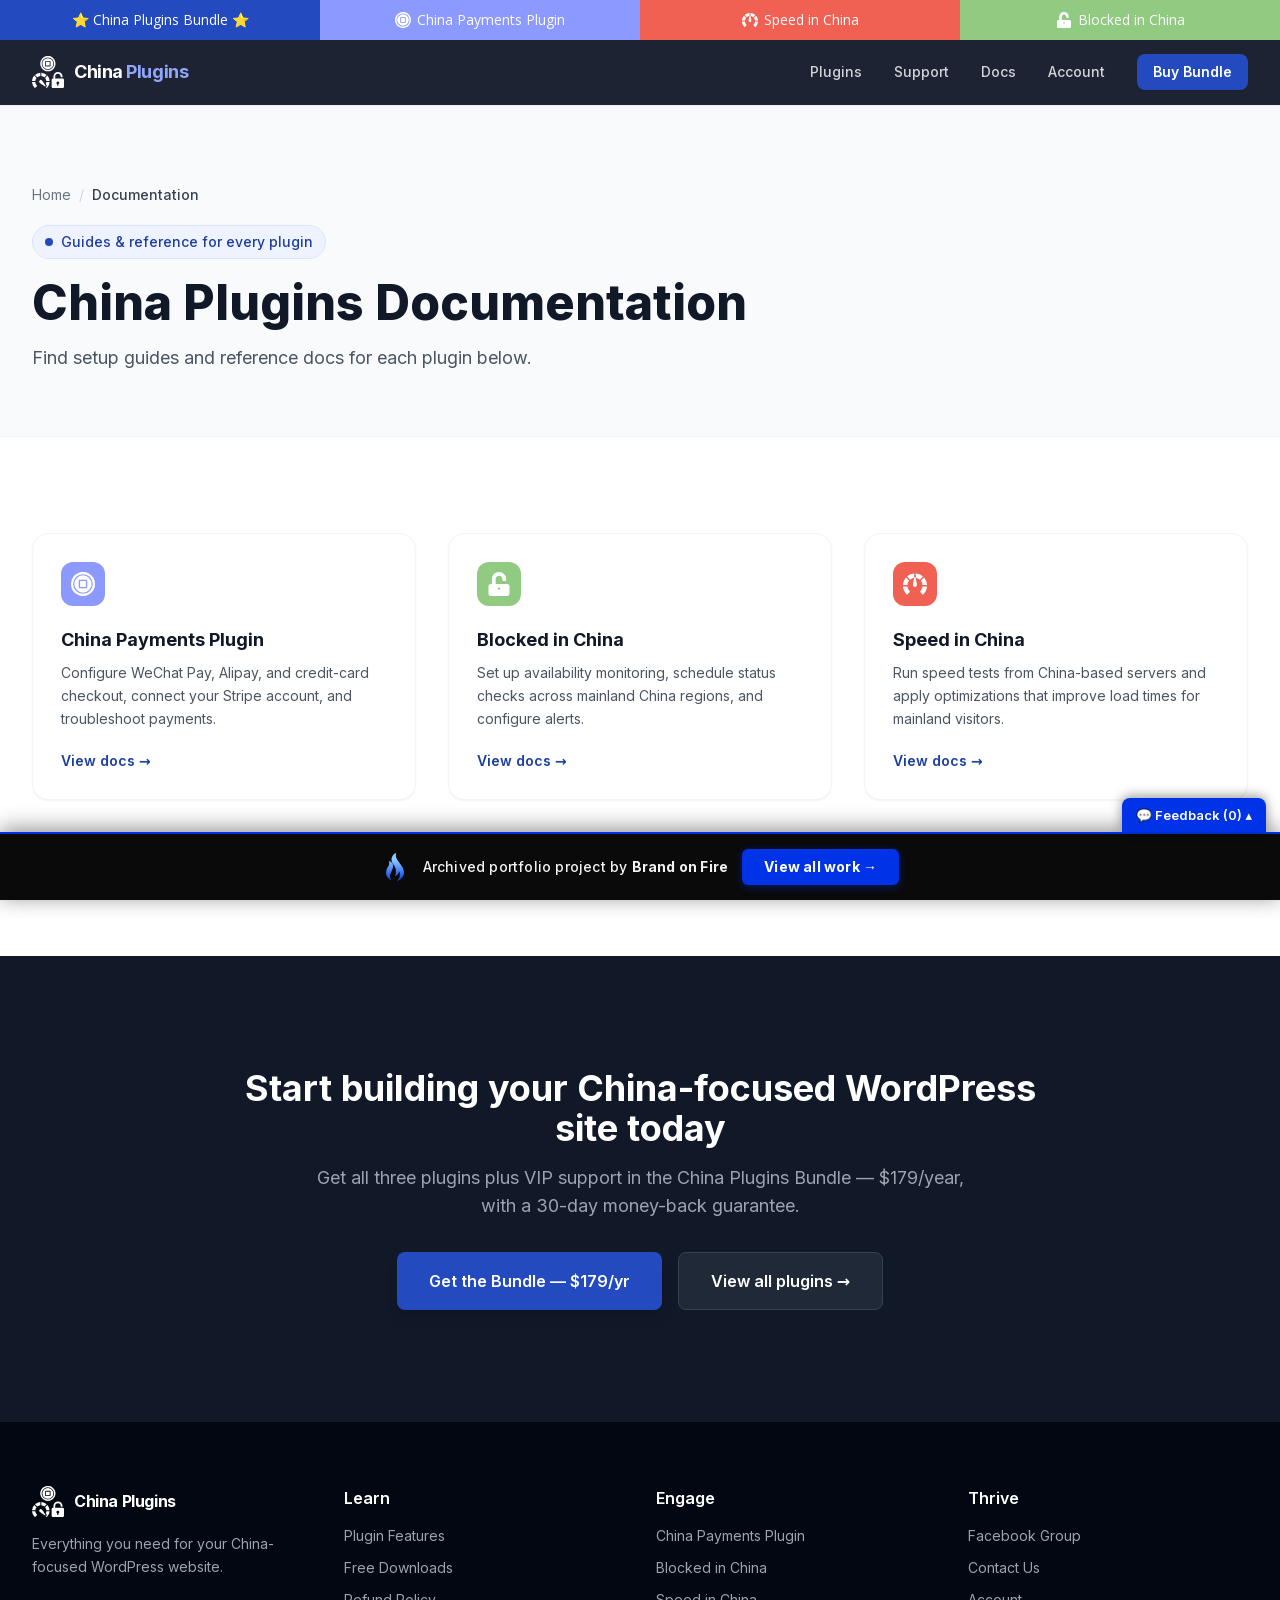
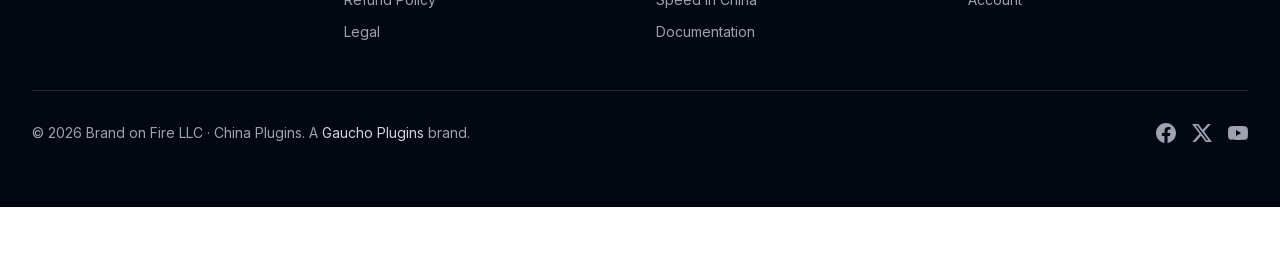
==== commit 2b090eb7: "Add feedback comment widget to portfolio bar" ====
--- a/docs/index.html
+++ b/docs/index.html
@@ -1 +1,58 @@
-<!doctype html><html lang="en" class="scroll-smooth" data-bofp="0"><head><meta charset="utf-8"><link rel="icon" href="/assets/img/china-plugins-icon.svg" type="image/svg+xml"><link rel="apple-touch-icon" href="/assets/img/china-plugins-icon.svg"><meta name="viewport" content="width=device-width, initial-scale=1"><title>Documentation — China Plugins</title><meta name="description" content="Documentation for China Payments Plugin, Blocked in China, and Speed in China."><meta name="keywords" content="China Plugins documentation, China Payments Plugin docs, Blocked in China docs, Speed in China docs, WordPress China plugin setup"><link rel="canonical" href="/docs/"><meta property="og:type" content="website"><meta property="og:title" content="Documentation — China Plugins"><meta property="og:description" content="Setup guides and reference docs for China Payments Plugin, Blocked in China, and Speed in China."><meta property="og:url" content="/docs/"><meta property="og:site_name" content="China Plugins"><meta property="og:image" content="../_a/2f5b2069b75f.webp"><meta name="twitter:card" content="summary_large_image"><meta name="twitter:title" content="Documentation — China Plugins"><meta name="twitter:description" content="Setup guides and reference docs for each China-focused WordPress plugin."><meta name="twitter:image" content="../_a/2f5b2069b75f.webp"><link rel="stylesheet" href="../style.css"><style>[data-bofp="1"]{background-color:rgb(255, 255, 255)!important;color:rgb(31, 41, 55)!important}[data-bofp="2"]{background-color:rgba(17, 24, 39, 0.95)!important;color:rgb(31, 41, 55)!important}[data-bofp="3"]{background-color:rgb(248, 250, 252)!important;color:rgb(31, 41, 55)!important}[data-bofp="4"]{background-color:rgb(255, 255, 255)!important;color:rgb(31, 41, 55)!important}[data-bofp="5"]{background-color:rgb(17, 24, 39)!important;color:rgb(31, 41, 55)!important}[data-bofp="6"]{background-color:rgb(3, 7, 18)!important;color:rgb(156, 163, 175)!important}</style><meta name="robots" content="noindex, nofollow"><style id="bof-noform">form,form *,fieldset,fieldset *,input,textarea,select,label.fusion-form-label,.wpcf7,.wpcf7 *,.fusion-form,.fusion-form *,.fusion-contact-form,.fusion-contact-form *,.elementor-form,.elementor-form *,.gform_wrapper,.gform_wrapper *,[class*="contact-form"],[class*="contact-form"] *,[id*="contact-form"],[id*="contact-form"] *{pointer-events:none!important;cursor:default!important;-webkit-user-select:none!important;user-select:none!important}</style></head><body class="font-sans text-gray-800 bg-white antialiased" data-bofp="1"><div class="gp-strip"><a href="../index.html" class="gp-s-bundle active">⭐ China Plugins Bundle ⭐</a><a class="gp-s-cpp"><span class="gp-icon"><svg xmlns="http://www.w3.org/2000/svg" viewBox="0 0 55 55"><path fill="#fff" d="M16.8,52.84A27.53,27.53,0,0,1,0,27.5,27.53,27.53,0,0,1,16.8,2.17,27.43,27.43,0,0,1,46.94,8.06a27.47,27.47,0,0,1,0,38.88,27.68,27.68,0,0,1-8.75,5.9,27.58,27.58,0,0,1-21.4,0ZM5,27.5A22.5,22.5,0,1,0,27.5,5,22.52,22.52,0,0,0,5,27.5Zm2.68,0A19.82,19.82,0,1,1,27.5,47.32,19.84,19.84,0,0,1,7.68,27.5Zm10.11-7.88V35.38a1.84,1.84,0,0,0,1.83,1.84H35.38a1.85,1.85,0,0,0,1.84-1.84V19.62a1.85,1.85,0,0,0-1.84-1.84H19.62a1.85,1.85,0,0,0-1.84,1.84h0Zm3.08,14.51V20.87H34.13V34.13Z"></path></svg></span>China Payments Plugin</a><a class="gp-s-sic"><span class="gp-icon"><svg xmlns="http://www.w3.org/2000/svg" viewBox="0 0 75 66"><path fill="#fff" d="M12.547,66a1.055,1.055,0,0,1-.2-.02c-.569-.112-.649-.19-1.17-.7L11,65.116a44.951,44.951,0,0,1-7.673-10.9A34.6,34.6,0,0,1,.5,44.948,37.281,37.281,0,0,1,0,40.433H13.87a24.984,24.984,0,0,0,2.054,7.8,32.464,32.464,0,0,0,4.985,7.153,3.564,3.564,0,0,1,.453,1.259,2.631,2.631,0,0,1-.211,1.2l-7.643,7.767A1.607,1.607,0,0,1,12.547,66Zm50-.01a1.7,1.7,0,0,1-1.039-.484L53.848,57.84a2.621,2.621,0,0,1-.211-1.2,3.552,3.552,0,0,1,.453-1.259,32.411,32.411,0,0,0,4.985-7.153,25.185,25.185,0,0,0,2.054-7.8H75v.01a37.9,37.9,0,0,1-.5,4.5,34.6,34.6,0,0,1-2.831,9.27A44.952,44.952,0,0,1,64,65.116c-.11.106-.2.2-.282.277a1.442,1.442,0,0,1-1.029.586A1.027,1.027,0,0,1,62.542,65.99ZM75,35.889H61.069a23.519,23.519,0,0,0-1.48-6.754,29.844,29.844,0,0,0-3.806-6.386L65.57,12.741l.008.008a36.554,36.554,0,0,1,2.386,2.98,36.3,36.3,0,0,1,4.162,7.328A49.716,49.716,0,0,1,75,35.888Zm-61.069,0H0v-.006A49.8,49.8,0,0,1,2.874,23.056a36.315,36.315,0,0,1,4.162-7.328A35.609,35.609,0,0,1,9.43,12.741l9.788,10.008a29.714,29.714,0,0,0-3.806,6.386,23.751,23.751,0,0,0-1.48,6.753Zm8.487-16.271h0L12.6,9.64l.015-.012a79.218,79.218,0,0,1,6.541-4.654A30.831,30.831,0,0,1,23.9,2.64,38.621,38.621,0,0,1,29.85.829,53.184,53.184,0,0,1,35.378,0V4.8a4.075,4.075,0,0,0-.3.921c-.03.157-.751,3.892-1.642,8.6a18.535,18.535,0,0,0-4.528,1.214,31.123,31.123,0,0,0-6.494,4.083Zm30.241,0h0a31.148,31.148,0,0,0-6.495-4.083,18.493,18.493,0,0,0-4.4-1.2C40.8,9.557,40.007,5.809,40,5.771a4.157,4.157,0,0,0-.3-1.078V0h.016a53.828,53.828,0,0,1,5.512.828A38.585,38.585,0,0,1,51.179,2.64a30.8,30.8,0,0,1,4.743,2.333A79.869,79.869,0,0,1,62.477,9.64L52.66,19.618Z"></path><path fill="#fff" d="M24.431,24.4a2.1,2.1,0,0,0,.485-1.524,3.069,3.069,0,0,0-.5-1.326S11.9,2.959,10.866,1.926A6.775,6.775,0,0,0,9.183.6S4.41-1.286,1.672,1.639.382,8.481.382,8.481s-.011.42,1.348,2.2,19.79,13.7,19.79,13.7a3.088,3.088,0,0,0,1.349.592A2.1,2.1,0,0,0,24.431,24.4Z" transform="translate(37.287 44.82) rotate(-135)"></path></svg></span>Speed in China</a><a class="gp-s-bic"><span class="gp-icon"><svg xmlns="http://www.w3.org/2000/svg" viewBox="0 0 448 512"><path fill="#fff" d="M400 256H152V152.9c0-39.6 31.7-72.5 71.3-72.9 40-.4 72.7 32.1 72.7 72v16c0 13.3 10.7 24 24 24h32c13.3 0 24-10.7 24-24v-16C376 68 307.5 0 223.5 0 139.5 0 72 68 72 152v104H48c-26.5 0-48 21.5-48 48v160c0 26.5 21.5 48 48 48h352c26.5 0 48-21.5 48-48V304c0-26.5-21.5-48-48-48zm-176 120c-13.3 0-24-10.7-24-24s10.7-24 24-24 24 10.7 24 24-10.7 24-24 24z"></path></svg></span>Blocked in China</a></div><header class="sticky top-0 z-50 bg-gray-900/95 backdrop-blur-sm border-b border-gray-800 shadow-sm" data-bofp="2"><nav class="max-w-7xl mx-auto px-4 sm:px-6 lg:px-8"><div class="flex items-center justify-between h-16"><a href="../index.html" class="flex items-center gap-2.5" aria-label="China Plugins home"><img src="../_a/6067b7dea1ad.svg" alt="China Plugins" class="w-8 h-8" decoding="sync"><span class="text-lg font-bold text-white tracking-tight">China <span class="text-brand-300">Plugins</span></span></a><div class="hidden md:flex items-center gap-8"><a href="../plugins/index.html" class="text-sm font-medium text-gray-300 hover:text-brand-300 transition-colors">Plugins</a><a href="../support/index.html" class="text-sm font-medium text-gray-300 hover:text-brand-300 transition-colors">Support</a><a href="../docs/index.html" class="text-sm font-medium text-gray-300 hover:text-brand-300 transition-colors">Docs</a><a target="_blank" rel="noopener" class="text-sm font-medium text-gray-300 hover:text-brand-300 transition-colors">Account</a><a href="#" class="buy-bundle inline-flex items-center px-4 py-2 bg-brand-500 text-white text-sm font-semibold rounded-lg hover:bg-brand-600 transition-colors shadow-sm">Buy Bundle</a></div><button id="mobile-menu-btn" class="md:hidden p-2 text-gray-300 hover:text-brand-300" aria-label="Toggle menu"><svg class="w-6 h-6" fill="none" stroke="currentColor" viewBox="0 0 24 24"><path stroke-linecap="round" stroke-linejoin="round" stroke-width="2" d="M4 6h16M4 12h16M4 18h16"></path></svg></button></div><div id="mobile-menu" class="hidden md:hidden pb-4"><div class="flex flex-col gap-3"><a href="../plugins/index.html" class="text-sm font-medium text-gray-300 hover:text-brand-300 py-1">Plugins</a><a href="../support/index.html" class="text-sm font-medium text-gray-300 hover:text-brand-300 py-1">Support</a><a href="../docs/index.html" class="text-sm font-medium text-gray-300 hover:text-brand-300 py-1">Docs</a><a target="_blank" rel="noopener" class="text-sm font-medium text-gray-300 hover:text-brand-300 py-1">Account</a><a href="#" class="buy-bundle inline-flex items-center justify-center w-full px-4 py-2 bg-brand-500 text-white text-sm font-semibold rounded-lg mt-2">Buy Bundle</a></div></div></nav></header><main><section class="bg-surface-50 border-b border-gray-100 pt-14 pb-12 lg:pt-20 lg:pb-16" data-bofp="3"><div class="max-w-7xl mx-auto px-4 sm:px-6 lg:px-8"><nav class="flex items-center gap-2 text-sm text-gray-500 mb-5" aria-label="Breadcrumb"><a href="../index.html" class="hover:text-brand-600 transition-colors">Home</a><span class="text-gray-300">/</span><span class="text-gray-700 font-medium">Documentation</span></nav><p class="inline-flex items-center gap-2 px-3 py-1.5 bg-brand-50 rounded-full text-sm font-medium text-brand-600 mb-5 border border-brand-100"><span class="w-2 h-2 rounded-full bg-brand-500 pulse-dot"></span>Guides &amp; reference for every plugin</p><h1 class="text-3xl sm:text-4xl lg:text-5xl font-extrabold text-gray-900 leading-tight mb-4">China Plugins Documentation</h1><p class="text-lg text-gray-600 max-w-2xl leading-relaxed">Find setup guides and reference docs for each plugin below.</p></div></section><section class="py-16 lg:py-24 bg-white" data-bofp="4"><div class="max-w-7xl mx-auto px-4 sm:px-6 lg:px-8"><div class="grid lg:grid-cols-3 gap-8"><a target="_blank" rel="noopener" class="group bg-white rounded-2xl border border-gray-100 card-hover shadow-sm p-7 flex flex-col"><span class="w-11 h-11 rounded-xl flex items-center justify-center mb-5" style="background:#8C99FE"><svg class="w-6 h-6" fill="#fff" viewBox="0 0 55 55"><path fill="#fff" d="M16.8,52.84A27.53,27.53,0,0,1,0,27.5,27.53,27.53,0,0,1,16.8,2.17,27.43,27.43,0,0,1,46.94,8.06a27.47,27.47,0,0,1,0,38.88,27.68,27.68,0,0,1-8.75,5.9,27.58,27.58,0,0,1-21.4,0ZM5,27.5A22.5,22.5,0,1,0,27.5,5,22.52,22.52,0,0,0,5,27.5Zm2.68,0A19.82,19.82,0,1,1,27.5,47.32,19.84,19.84,0,0,1,7.68,27.5Zm10.11-7.88V35.38a1.84,1.84,0,0,0,1.83,1.84H35.38a1.85,1.85,0,0,0,1.84-1.84V19.62a1.85,1.85,0,0,0-1.84-1.84H19.62a1.85,1.85,0,0,0-1.84,1.84h0Zm3.08,14.51V20.87H34.13V34.13Z"></path></svg></span><h2 class="text-lg font-bold text-gray-900 mb-2">China Payments Plugin</h2><p class="text-gray-600 text-sm leading-relaxed mb-5 flex-grow">Configure WeChat Pay, Alipay, and credit-card checkout, connect your Stripe account, and troubleshoot payments.</p><span class="text-sm font-semibold text-brand-600 group-hover:text-brand-700">View docs →</span></a><a target="_blank" rel="noopener" class="group bg-white rounded-2xl border border-gray-100 card-hover shadow-sm p-7 flex flex-col"><span class="w-11 h-11 rounded-xl flex items-center justify-center mb-5" style="background:#91CA81"><svg class="w-6 h-6" fill="#fff" viewBox="0 0 448 512"><path fill="#fff" d="M400 256H152V152.9c0-39.6 31.7-72.5 71.3-72.9 40-.4 72.7 32.1 72.7 72v16c0 13.3 10.7 24 24 24h32c13.3 0 24-10.7 24-24v-16C376 68 307.5 0 223.5 0 139.5 0 72 68 72 152v104H48c-26.5 0-48 21.5-48 48v160c0 26.5 21.5 48 48 48h352c26.5 0 48-21.5 48-48V304c0-26.5-21.5-48-48-48zm-176 120c-13.3 0-24-10.7-24-24s10.7-24 24-24 24 10.7 24 24-10.7 24-24 24z"></path></svg></span><h2 class="text-lg font-bold text-gray-900 mb-2">Blocked in China</h2><p class="text-gray-600 text-sm leading-relaxed mb-5 flex-grow">Set up availability monitoring, schedule status checks across mainland China regions, and configure alerts.</p><span class="text-sm font-semibold text-brand-600 group-hover:text-brand-700">View docs →</span></a><a target="_blank" rel="noopener" class="group bg-white rounded-2xl border border-gray-100 card-hover shadow-sm p-7 flex flex-col"><span class="w-11 h-11 rounded-xl flex items-center justify-center mb-5" style="background:#F16153"><svg class="w-6 h-6" fill="#fff" viewBox="0 0 75 66"><path fill="#fff" d="M12.547,66a1.055,1.055,0,0,1-.2-.02c-.569-.112-.649-.19-1.17-.7L11,65.116a44.951,44.951,0,0,1-7.673-10.9A34.6,34.6,0,0,1,.5,44.948,37.281,37.281,0,0,1,0,40.433H13.87a24.984,24.984,0,0,0,2.054,7.8,32.464,32.464,0,0,0,4.985,7.153,3.564,3.564,0,0,1,.453,1.259,2.631,2.631,0,0,1-.211,1.2l-7.643,7.767A1.607,1.607,0,0,1,12.547,66Zm50-.01a1.7,1.7,0,0,1-1.039-.484L53.848,57.84a2.621,2.621,0,0,1-.211-1.2,3.552,3.552,0,0,1,.453-1.259,32.411,32.411,0,0,0,4.985-7.153,25.185,25.185,0,0,0,2.054-7.8H75v.01a37.9,37.9,0,0,1-.5,4.5,34.6,34.6,0,0,1-2.831,9.27A44.952,44.952,0,0,1,64,65.116c-.11.106-.2.2-.282.277a1.442,1.442,0,0,1-1.029.586A1.027,1.027,0,0,1,62.542,65.99ZM75,35.889H61.069a23.519,23.519,0,0,0-1.48-6.754,29.844,29.844,0,0,0-3.806-6.386L65.57,12.741l.008.008a36.554,36.554,0,0,1,2.386,2.98,36.3,36.3,0,0,1,4.162,7.328A49.716,49.716,0,0,1,75,35.888Zm-61.069,0H0v-.006A49.8,49.8,0,0,1,2.874,23.056a36.315,36.315,0,0,1,4.162-7.328A35.609,35.609,0,0,1,9.43,12.741l9.788,10.008a29.714,29.714,0,0,0-3.806,6.386,23.751,23.751,0,0,0-1.48,6.753Zm8.487-16.271h0L12.6,9.64l.015-.012a79.218,79.218,0,0,1,6.541-4.654A30.831,30.831,0,0,1,23.9,2.64,38.621,38.621,0,0,1,29.85.829,53.184,53.184,0,0,1,35.378,0V4.8a4.075,4.075,0,0,0-.3.921c-.03.157-.751,3.892-1.642,8.6a18.535,18.535,0,0,0-4.528,1.214,31.123,31.123,0,0,0-6.494,4.083Zm30.241,0h0a31.148,31.148,0,0,0-6.495-4.083,18.493,18.493,0,0,0-4.4-1.2C40.8,9.557,40.007,5.809,40,5.771a4.157,4.157,0,0,0-.3-1.078V0h.016a53.828,53.828,0,0,1,5.512.828A38.585,38.585,0,0,1,51.179,2.64a30.8,30.8,0,0,1,4.743,2.333A79.869,79.869,0,0,1,62.477,9.64L52.66,19.618Z"></path><path fill="#fff" d="M24.431,24.4a2.1,2.1,0,0,0,.485-1.524,3.069,3.069,0,0,0-.5-1.326S11.9,2.959,10.866,1.926A6.775,6.775,0,0,0,9.183.6S4.41-1.286,1.672,1.639.382,8.481.382,8.481s-.011.42,1.348,2.2,19.79,13.7,19.79,13.7a3.088,3.088,0,0,0,1.349.592A2.1,2.1,0,0,0,24.431,24.4Z" transform="translate(37.287 44.82) rotate(-135)"></path></svg></span><h2 class="text-lg font-bold text-gray-900 mb-2">Speed in China</h2><p class="text-gray-600 text-sm leading-relaxed mb-5 flex-grow">Run speed tests from China-based servers and apply optimizations that improve load times for mainland visitors.</p><span class="text-sm font-semibold text-brand-600 group-hover:text-brand-700">View docs →</span></a></div><p class="text-center text-sm text-gray-500 mt-10">Can't find what you need? <a href="../support/index.html" class="font-semibold text-brand-600 hover:text-brand-700">Contact support →</a></p></div></section><section class="py-20 lg:py-28 bg-gray-900" data-bofp="5"><div class="max-w-4xl mx-auto px-4 sm:px-6 lg:px-8 text-center"><h2 class="text-3xl sm:text-4xl font-bold text-white mb-4">Start building your China-focused WordPress site today</h2><p class="text-lg text-gray-400 mb-8 max-w-2xl mx-auto">Get all three plugins plus VIP support in the China Plugins Bundle — $179/year, with a 30-day money-back guarantee.</p><div class="flex flex-col sm:flex-row gap-4 justify-center"><a href="#" class="buy-bundle inline-flex items-center justify-center px-8 py-4 bg-brand-500 text-white font-semibold rounded-lg hover:bg-brand-600 transition-colors shadow-lg text-base">Get the Bundle — $179/yr</a><a href="../plugins/index.html" class="inline-flex items-center justify-center px-8 py-4 bg-gray-800 text-white font-semibold rounded-lg hover:bg-gray-700 transition-colors border border-gray-700 text-base">View all plugins →</a></div></div></section></main><footer class="bg-gray-950 text-gray-400 py-16" data-bofp="6"><div class="max-w-7xl mx-auto px-4 sm:px-6 lg:px-8"><div class="grid sm:grid-cols-2 lg:grid-cols-4 gap-8 mb-12"><div class="sm:col-span-2 lg:col-span-1"><div class="flex items-center gap-2.5 mb-4"><img src="../_a/6067b7dea1ad.svg" alt="China Plugins" class="w-8 h-8" decoding="sync"><span class="text-base font-bold text-white tracking-tight">China Plugins</span></div><p class="text-sm leading-relaxed">Everything you need for your China-focused WordPress website.</p></div><div><h4 class="text-white font-semibold mb-4">Learn</h4><ul class="space-y-3 text-sm"><li><a href="../plugins/index.html" class="hover:text-brand-300 transition-colors">Plugin Features</a></li><li><a href="../free-downloads/index.html" class="hover:text-brand-300 transition-colors">Free Downloads</a></li><li><a target="_blank" rel="noopener" class="hover:text-brand-300 transition-colors">Refund Policy</a></li><li><a href="../legal/index.html" class="hover:text-brand-300 transition-colors">Legal</a></li></ul></div><div><h4 class="text-white font-semibold mb-4">Engage</h4><ul class="space-y-3 text-sm"><li><a target="_blank" rel="noopener" class="hover:text-brand-300 transition-colors">China Payments Plugin</a></li><li><a target="_blank" rel="noopener" class="hover:text-brand-300 transition-colors">Blocked in China</a></li><li><a target="_blank" rel="noopener" class="hover:text-brand-300 transition-colors">Speed in China</a></li><li><a href="../docs/index.html" class="hover:text-brand-300 transition-colors">Documentation</a></li></ul></div><div><h4 class="text-white font-semibold mb-4">Thrive</h4><ul class="space-y-3 text-sm"><li><a target="_blank" rel="noopener" class="hover:text-brand-300 transition-colors">Facebook Group</a></li><li><a href="../support/index.html" class="hover:text-brand-300 transition-colors">Contact Us</a></li><li><a target="_blank" rel="noopener" class="hover:text-brand-300 transition-colors">Account</a></li></ul></div></div><div class="border-t border-gray-800 pt-8 flex flex-col sm:flex-row items-center justify-between gap-4 text-sm"><p>© 2026 Brand on Fire LLC · China Plugins. A <a target="_blank" rel="noopener" class="text-gray-300 hover:text-brand-300">Gaucho Plugins</a> brand.</p><div class="flex items-center gap-4"><a target="_blank" rel="noopener" aria-label="Facebook" class="hover:text-brand-300 transition-colors"><svg class="w-5 h-5" fill="currentColor" viewBox="0 0 24 24"><path d="M24 12.07C24 5.4 18.63 0 12 0S0 5.4 0 12.07c0 6.03 4.39 11.03 10.13 11.93v-8.44H7.08v-3.49h3.05V9.41c0-3.02 1.79-4.69 4.53-4.69 1.31 0 2.68.24 2.68.24v2.97h-1.51c-1.49 0-1.96.93-1.96 1.89v2.25h3.33l-.53 3.49h-2.8v8.44C19.61 23.1 24 18.1 24 12.07z"></path></svg></a><a target="_blank" rel="noopener" aria-label="X" class="hover:text-brand-300 transition-colors"><svg class="w-5 h-5" fill="currentColor" viewBox="0 0 24 24"><path d="M18.9 1.15h3.68l-8.04 9.19L24 22.85h-7.41l-5.8-7.58-6.64 7.58H.46l8.6-9.83L0 1.15h7.6l5.24 6.93 6.06-6.93zm-1.29 19.5h2.04L6.49 3.24H4.3L17.61 20.65z"></path></svg></a><a target="_blank" rel="noopener" aria-label="YouTube" class="hover:text-brand-300 transition-colors"><svg class="w-5 h-5" fill="currentColor" viewBox="0 0 24 24"><path d="M23.5 6.2a3.02 3.02 0 00-2.12-2.14C19.5 3.55 12 3.55 12 3.55s-7.5 0-9.38.51A3.02 3.02 0 00.5 6.2C0 8.07 0 12 0 12s0 3.93.5 5.8a3.02 3.02 0 002.12 2.14c1.88.51 9.38.51 9.38.51s7.5 0 9.38-.51a3.02 3.02 0 002.12-2.14C24 15.93 24 12 24 12s0-3.93-.5-5.8zM9.6 15.6V8.4l6.2 3.6-6.2 3.6z"></path></svg></a></div></div></div></footer><div class="fomo-popup" role="status" aria-live="polite"></div><!-- bof-portfolio-bar --><a href="https://brandonfire.com/portfolio/" id="bof-portfolio-bar" rel="noopener" style="position:fixed;left:0;right:0;bottom:0;z-index:2147483647;display:flex;align-items:center;justify-content:center;gap:14px;flex-wrap:wrap;background:#0a0a0a;color:#ffffff !important;font-family:Inter,-apple-system,BlinkMacSystemFont,'Segoe UI',Roboto,Helvetica,Arial,sans-serif;font-size:14px;font-weight:500;line-height:1;letter-spacing:.2px;padding:15px 18px;text-decoration:none !important;box-shadow:0 -3px 22px rgba(0,0,0,.45);border-top:2px solid #0033e7;box-sizing:border-box;"><img src="[data-uri]" alt="" width="28" height="28" style="display:block;flex:0 0 auto;width:28px;height:28px;"><span style="opacity:.95;color:#fff;">Archived portfolio project by <strong style="font-weight:700;color:#fff;">Brand&nbsp;on&nbsp;Fire</strong></span><span style="background:#0033e7;color:#fff;padding:11px 22px;border-radius:6px;font-weight:700;font-size:14px;white-space:nowrap;box-shadow:0 2px 10px rgba(0,51,231,.4);">View&nbsp;all&nbsp;work&nbsp;&rarr;</span></a><script>(function(){function p(){var b=document.getElementById("bof-portfolio-bar");if(b&&document.body)document.body.style.setProperty("padding-bottom",b.offsetHeight+"px","important");}if(document.readyState!=="loading")p();else document.addEventListener("DOMContentLoaded",p);window.addEventListener("resize",p);})();</script><!-- /bof-portfolio-bar --></body></html>+<!doctype html><html lang="en" class="scroll-smooth" data-bofp="0"><head><meta charset="utf-8"><link rel="icon" href="/assets/img/china-plugins-icon.svg" type="image/svg+xml"><link rel="apple-touch-icon" href="/assets/img/china-plugins-icon.svg"><meta name="viewport" content="width=device-width, initial-scale=1"><title>Documentation — China Plugins</title><meta name="description" content="Documentation for China Payments Plugin, Blocked in China, and Speed in China."><meta name="keywords" content="China Plugins documentation, China Payments Plugin docs, Blocked in China docs, Speed in China docs, WordPress China plugin setup"><link rel="canonical" href="/docs/"><meta property="og:type" content="website"><meta property="og:title" content="Documentation — China Plugins"><meta property="og:description" content="Setup guides and reference docs for China Payments Plugin, Blocked in China, and Speed in China."><meta property="og:url" content="/docs/"><meta property="og:site_name" content="China Plugins"><meta property="og:image" content="../_a/2f5b2069b75f.webp"><meta name="twitter:card" content="summary_large_image"><meta name="twitter:title" content="Documentation — China Plugins"><meta name="twitter:description" content="Setup guides and reference docs for each China-focused WordPress plugin."><meta name="twitter:image" content="../_a/2f5b2069b75f.webp"><link rel="stylesheet" href="../style.css"><style>[data-bofp="1"]{background-color:rgb(255, 255, 255)!important;color:rgb(31, 41, 55)!important}[data-bofp="2"]{background-color:rgba(17, 24, 39, 0.95)!important;color:rgb(31, 41, 55)!important}[data-bofp="3"]{background-color:rgb(248, 250, 252)!important;color:rgb(31, 41, 55)!important}[data-bofp="4"]{background-color:rgb(255, 255, 255)!important;color:rgb(31, 41, 55)!important}[data-bofp="5"]{background-color:rgb(17, 24, 39)!important;color:rgb(31, 41, 55)!important}[data-bofp="6"]{background-color:rgb(3, 7, 18)!important;color:rgb(156, 163, 175)!important}</style><meta name="robots" content="noindex, nofollow"><style id="bof-noform">form,form *,fieldset,fieldset *,input,textarea,select,label.fusion-form-label,.wpcf7,.wpcf7 *,.fusion-form,.fusion-form *,.fusion-contact-form,.fusion-contact-form *,.elementor-form,.elementor-form *,.gform_wrapper,.gform_wrapper *,[class*="contact-form"],[class*="contact-form"] *,[id*="contact-form"],[id*="contact-form"] *{pointer-events:none!important;cursor:default!important;-webkit-user-select:none!important;user-select:none!important}</style></head><body class="font-sans text-gray-800 bg-white antialiased" data-bofp="1"><div class="gp-strip"><a href="../index.html" class="gp-s-bundle active">⭐ China Plugins Bundle ⭐</a><a class="gp-s-cpp"><span class="gp-icon"><svg xmlns="http://www.w3.org/2000/svg" viewBox="0 0 55 55"><path fill="#fff" d="M16.8,52.84A27.53,27.53,0,0,1,0,27.5,27.53,27.53,0,0,1,16.8,2.17,27.43,27.43,0,0,1,46.94,8.06a27.47,27.47,0,0,1,0,38.88,27.68,27.68,0,0,1-8.75,5.9,27.58,27.58,0,0,1-21.4,0ZM5,27.5A22.5,22.5,0,1,0,27.5,5,22.52,22.52,0,0,0,5,27.5Zm2.68,0A19.82,19.82,0,1,1,27.5,47.32,19.84,19.84,0,0,1,7.68,27.5Zm10.11-7.88V35.38a1.84,1.84,0,0,0,1.83,1.84H35.38a1.85,1.85,0,0,0,1.84-1.84V19.62a1.85,1.85,0,0,0-1.84-1.84H19.62a1.85,1.85,0,0,0-1.84,1.84h0Zm3.08,14.51V20.87H34.13V34.13Z"></path></svg></span>China Payments Plugin</a><a class="gp-s-sic"><span class="gp-icon"><svg xmlns="http://www.w3.org/2000/svg" viewBox="0 0 75 66"><path fill="#fff" d="M12.547,66a1.055,1.055,0,0,1-.2-.02c-.569-.112-.649-.19-1.17-.7L11,65.116a44.951,44.951,0,0,1-7.673-10.9A34.6,34.6,0,0,1,.5,44.948,37.281,37.281,0,0,1,0,40.433H13.87a24.984,24.984,0,0,0,2.054,7.8,32.464,32.464,0,0,0,4.985,7.153,3.564,3.564,0,0,1,.453,1.259,2.631,2.631,0,0,1-.211,1.2l-7.643,7.767A1.607,1.607,0,0,1,12.547,66Zm50-.01a1.7,1.7,0,0,1-1.039-.484L53.848,57.84a2.621,2.621,0,0,1-.211-1.2,3.552,3.552,0,0,1,.453-1.259,32.411,32.411,0,0,0,4.985-7.153,25.185,25.185,0,0,0,2.054-7.8H75v.01a37.9,37.9,0,0,1-.5,4.5,34.6,34.6,0,0,1-2.831,9.27A44.952,44.952,0,0,1,64,65.116c-.11.106-.2.2-.282.277a1.442,1.442,0,0,1-1.029.586A1.027,1.027,0,0,1,62.542,65.99ZM75,35.889H61.069a23.519,23.519,0,0,0-1.48-6.754,29.844,29.844,0,0,0-3.806-6.386L65.57,12.741l.008.008a36.554,36.554,0,0,1,2.386,2.98,36.3,36.3,0,0,1,4.162,7.328A49.716,49.716,0,0,1,75,35.888Zm-61.069,0H0v-.006A49.8,49.8,0,0,1,2.874,23.056a36.315,36.315,0,0,1,4.162-7.328A35.609,35.609,0,0,1,9.43,12.741l9.788,10.008a29.714,29.714,0,0,0-3.806,6.386,23.751,23.751,0,0,0-1.48,6.753Zm8.487-16.271h0L12.6,9.64l.015-.012a79.218,79.218,0,0,1,6.541-4.654A30.831,30.831,0,0,1,23.9,2.64,38.621,38.621,0,0,1,29.85.829,53.184,53.184,0,0,1,35.378,0V4.8a4.075,4.075,0,0,0-.3.921c-.03.157-.751,3.892-1.642,8.6a18.535,18.535,0,0,0-4.528,1.214,31.123,31.123,0,0,0-6.494,4.083Zm30.241,0h0a31.148,31.148,0,0,0-6.495-4.083,18.493,18.493,0,0,0-4.4-1.2C40.8,9.557,40.007,5.809,40,5.771a4.157,4.157,0,0,0-.3-1.078V0h.016a53.828,53.828,0,0,1,5.512.828A38.585,38.585,0,0,1,51.179,2.64a30.8,30.8,0,0,1,4.743,2.333A79.869,79.869,0,0,1,62.477,9.64L52.66,19.618Z"></path><path fill="#fff" d="M24.431,24.4a2.1,2.1,0,0,0,.485-1.524,3.069,3.069,0,0,0-.5-1.326S11.9,2.959,10.866,1.926A6.775,6.775,0,0,0,9.183.6S4.41-1.286,1.672,1.639.382,8.481.382,8.481s-.011.42,1.348,2.2,19.79,13.7,19.79,13.7a3.088,3.088,0,0,0,1.349.592A2.1,2.1,0,0,0,24.431,24.4Z" transform="translate(37.287 44.82) rotate(-135)"></path></svg></span>Speed in China</a><a class="gp-s-bic"><span class="gp-icon"><svg xmlns="http://www.w3.org/2000/svg" viewBox="0 0 448 512"><path fill="#fff" d="M400 256H152V152.9c0-39.6 31.7-72.5 71.3-72.9 40-.4 72.7 32.1 72.7 72v16c0 13.3 10.7 24 24 24h32c13.3 0 24-10.7 24-24v-16C376 68 307.5 0 223.5 0 139.5 0 72 68 72 152v104H48c-26.5 0-48 21.5-48 48v160c0 26.5 21.5 48 48 48h352c26.5 0 48-21.5 48-48V304c0-26.5-21.5-48-48-48zm-176 120c-13.3 0-24-10.7-24-24s10.7-24 24-24 24 10.7 24 24-10.7 24-24 24z"></path></svg></span>Blocked in China</a></div><header class="sticky top-0 z-50 bg-gray-900/95 backdrop-blur-sm border-b border-gray-800 shadow-sm" data-bofp="2"><nav class="max-w-7xl mx-auto px-4 sm:px-6 lg:px-8"><div class="flex items-center justify-between h-16"><a href="../index.html" class="flex items-center gap-2.5" aria-label="China Plugins home"><img src="../_a/6067b7dea1ad.svg" alt="China Plugins" class="w-8 h-8" decoding="sync"><span class="text-lg font-bold text-white tracking-tight">China <span class="text-brand-300">Plugins</span></span></a><div class="hidden md:flex items-center gap-8"><a href="../plugins/index.html" class="text-sm font-medium text-gray-300 hover:text-brand-300 transition-colors">Plugins</a><a href="../support/index.html" class="text-sm font-medium text-gray-300 hover:text-brand-300 transition-colors">Support</a><a href="../docs/index.html" class="text-sm font-medium text-gray-300 hover:text-brand-300 transition-colors">Docs</a><a target="_blank" rel="noopener" class="text-sm font-medium text-gray-300 hover:text-brand-300 transition-colors">Account</a><a href="#" class="buy-bundle inline-flex items-center px-4 py-2 bg-brand-500 text-white text-sm font-semibold rounded-lg hover:bg-brand-600 transition-colors shadow-sm">Buy Bundle</a></div><button id="mobile-menu-btn" class="md:hidden p-2 text-gray-300 hover:text-brand-300" aria-label="Toggle menu"><svg class="w-6 h-6" fill="none" stroke="currentColor" viewBox="0 0 24 24"><path stroke-linecap="round" stroke-linejoin="round" stroke-width="2" d="M4 6h16M4 12h16M4 18h16"></path></svg></button></div><div id="mobile-menu" class="hidden md:hidden pb-4"><div class="flex flex-col gap-3"><a href="../plugins/index.html" class="text-sm font-medium text-gray-300 hover:text-brand-300 py-1">Plugins</a><a href="../support/index.html" class="text-sm font-medium text-gray-300 hover:text-brand-300 py-1">Support</a><a href="../docs/index.html" class="text-sm font-medium text-gray-300 hover:text-brand-300 py-1">Docs</a><a target="_blank" rel="noopener" class="text-sm font-medium text-gray-300 hover:text-brand-300 py-1">Account</a><a href="#" class="buy-bundle inline-flex items-center justify-center w-full px-4 py-2 bg-brand-500 text-white text-sm font-semibold rounded-lg mt-2">Buy Bundle</a></div></div></nav></header><main><section class="bg-surface-50 border-b border-gray-100 pt-14 pb-12 lg:pt-20 lg:pb-16" data-bofp="3"><div class="max-w-7xl mx-auto px-4 sm:px-6 lg:px-8"><nav class="flex items-center gap-2 text-sm text-gray-500 mb-5" aria-label="Breadcrumb"><a href="../index.html" class="hover:text-brand-600 transition-colors">Home</a><span class="text-gray-300">/</span><span class="text-gray-700 font-medium">Documentation</span></nav><p class="inline-flex items-center gap-2 px-3 py-1.5 bg-brand-50 rounded-full text-sm font-medium text-brand-600 mb-5 border border-brand-100"><span class="w-2 h-2 rounded-full bg-brand-500 pulse-dot"></span>Guides &amp; reference for every plugin</p><h1 class="text-3xl sm:text-4xl lg:text-5xl font-extrabold text-gray-900 leading-tight mb-4">China Plugins Documentation</h1><p class="text-lg text-gray-600 max-w-2xl leading-relaxed">Find setup guides and reference docs for each plugin below.</p></div></section><section class="py-16 lg:py-24 bg-white" data-bofp="4"><div class="max-w-7xl mx-auto px-4 sm:px-6 lg:px-8"><div class="grid lg:grid-cols-3 gap-8"><a target="_blank" rel="noopener" class="group bg-white rounded-2xl border border-gray-100 card-hover shadow-sm p-7 flex flex-col"><span class="w-11 h-11 rounded-xl flex items-center justify-center mb-5" style="background:#8C99FE"><svg class="w-6 h-6" fill="#fff" viewBox="0 0 55 55"><path fill="#fff" d="M16.8,52.84A27.53,27.53,0,0,1,0,27.5,27.53,27.53,0,0,1,16.8,2.17,27.43,27.43,0,0,1,46.94,8.06a27.47,27.47,0,0,1,0,38.88,27.68,27.68,0,0,1-8.75,5.9,27.58,27.58,0,0,1-21.4,0ZM5,27.5A22.5,22.5,0,1,0,27.5,5,22.52,22.52,0,0,0,5,27.5Zm2.68,0A19.82,19.82,0,1,1,27.5,47.32,19.84,19.84,0,0,1,7.68,27.5Zm10.11-7.88V35.38a1.84,1.84,0,0,0,1.83,1.84H35.38a1.85,1.85,0,0,0,1.84-1.84V19.62a1.85,1.85,0,0,0-1.84-1.84H19.62a1.85,1.85,0,0,0-1.84,1.84h0Zm3.08,14.51V20.87H34.13V34.13Z"></path></svg></span><h2 class="text-lg font-bold text-gray-900 mb-2">China Payments Plugin</h2><p class="text-gray-600 text-sm leading-relaxed mb-5 flex-grow">Configure WeChat Pay, Alipay, and credit-card checkout, connect your Stripe account, and troubleshoot payments.</p><span class="text-sm font-semibold text-brand-600 group-hover:text-brand-700">View docs →</span></a><a target="_blank" rel="noopener" class="group bg-white rounded-2xl border border-gray-100 card-hover shadow-sm p-7 flex flex-col"><span class="w-11 h-11 rounded-xl flex items-center justify-center mb-5" style="background:#91CA81"><svg class="w-6 h-6" fill="#fff" viewBox="0 0 448 512"><path fill="#fff" d="M400 256H152V152.9c0-39.6 31.7-72.5 71.3-72.9 40-.4 72.7 32.1 72.7 72v16c0 13.3 10.7 24 24 24h32c13.3 0 24-10.7 24-24v-16C376 68 307.5 0 223.5 0 139.5 0 72 68 72 152v104H48c-26.5 0-48 21.5-48 48v160c0 26.5 21.5 48 48 48h352c26.5 0 48-21.5 48-48V304c0-26.5-21.5-48-48-48zm-176 120c-13.3 0-24-10.7-24-24s10.7-24 24-24 24 10.7 24 24-10.7 24-24 24z"></path></svg></span><h2 class="text-lg font-bold text-gray-900 mb-2">Blocked in China</h2><p class="text-gray-600 text-sm leading-relaxed mb-5 flex-grow">Set up availability monitoring, schedule status checks across mainland China regions, and configure alerts.</p><span class="text-sm font-semibold text-brand-600 group-hover:text-brand-700">View docs →</span></a><a target="_blank" rel="noopener" class="group bg-white rounded-2xl border border-gray-100 card-hover shadow-sm p-7 flex flex-col"><span class="w-11 h-11 rounded-xl flex items-center justify-center mb-5" style="background:#F16153"><svg class="w-6 h-6" fill="#fff" viewBox="0 0 75 66"><path fill="#fff" d="M12.547,66a1.055,1.055,0,0,1-.2-.02c-.569-.112-.649-.19-1.17-.7L11,65.116a44.951,44.951,0,0,1-7.673-10.9A34.6,34.6,0,0,1,.5,44.948,37.281,37.281,0,0,1,0,40.433H13.87a24.984,24.984,0,0,0,2.054,7.8,32.464,32.464,0,0,0,4.985,7.153,3.564,3.564,0,0,1,.453,1.259,2.631,2.631,0,0,1-.211,1.2l-7.643,7.767A1.607,1.607,0,0,1,12.547,66Zm50-.01a1.7,1.7,0,0,1-1.039-.484L53.848,57.84a2.621,2.621,0,0,1-.211-1.2,3.552,3.552,0,0,1,.453-1.259,32.411,32.411,0,0,0,4.985-7.153,25.185,25.185,0,0,0,2.054-7.8H75v.01a37.9,37.9,0,0,1-.5,4.5,34.6,34.6,0,0,1-2.831,9.27A44.952,44.952,0,0,1,64,65.116c-.11.106-.2.2-.282.277a1.442,1.442,0,0,1-1.029.586A1.027,1.027,0,0,1,62.542,65.99ZM75,35.889H61.069a23.519,23.519,0,0,0-1.48-6.754,29.844,29.844,0,0,0-3.806-6.386L65.57,12.741l.008.008a36.554,36.554,0,0,1,2.386,2.98,36.3,36.3,0,0,1,4.162,7.328A49.716,49.716,0,0,1,75,35.888Zm-61.069,0H0v-.006A49.8,49.8,0,0,1,2.874,23.056a36.315,36.315,0,0,1,4.162-7.328A35.609,35.609,0,0,1,9.43,12.741l9.788,10.008a29.714,29.714,0,0,0-3.806,6.386,23.751,23.751,0,0,0-1.48,6.753Zm8.487-16.271h0L12.6,9.64l.015-.012a79.218,79.218,0,0,1,6.541-4.654A30.831,30.831,0,0,1,23.9,2.64,38.621,38.621,0,0,1,29.85.829,53.184,53.184,0,0,1,35.378,0V4.8a4.075,4.075,0,0,0-.3.921c-.03.157-.751,3.892-1.642,8.6a18.535,18.535,0,0,0-4.528,1.214,31.123,31.123,0,0,0-6.494,4.083Zm30.241,0h0a31.148,31.148,0,0,0-6.495-4.083,18.493,18.493,0,0,0-4.4-1.2C40.8,9.557,40.007,5.809,40,5.771a4.157,4.157,0,0,0-.3-1.078V0h.016a53.828,53.828,0,0,1,5.512.828A38.585,38.585,0,0,1,51.179,2.64a30.8,30.8,0,0,1,4.743,2.333A79.869,79.869,0,0,1,62.477,9.64L52.66,19.618Z"></path><path fill="#fff" d="M24.431,24.4a2.1,2.1,0,0,0,.485-1.524,3.069,3.069,0,0,0-.5-1.326S11.9,2.959,10.866,1.926A6.775,6.775,0,0,0,9.183.6S4.41-1.286,1.672,1.639.382,8.481.382,8.481s-.011.42,1.348,2.2,19.79,13.7,19.79,13.7a3.088,3.088,0,0,0,1.349.592A2.1,2.1,0,0,0,24.431,24.4Z" transform="translate(37.287 44.82) rotate(-135)"></path></svg></span><h2 class="text-lg font-bold text-gray-900 mb-2">Speed in China</h2><p class="text-gray-600 text-sm leading-relaxed mb-5 flex-grow">Run speed tests from China-based servers and apply optimizations that improve load times for mainland visitors.</p><span class="text-sm font-semibold text-brand-600 group-hover:text-brand-700">View docs →</span></a></div><p class="text-center text-sm text-gray-500 mt-10">Can't find what you need? <a href="../support/index.html" class="font-semibold text-brand-600 hover:text-brand-700">Contact support →</a></p></div></section><section class="py-20 lg:py-28 bg-gray-900" data-bofp="5"><div class="max-w-4xl mx-auto px-4 sm:px-6 lg:px-8 text-center"><h2 class="text-3xl sm:text-4xl font-bold text-white mb-4">Start building your China-focused WordPress site today</h2><p class="text-lg text-gray-400 mb-8 max-w-2xl mx-auto">Get all three plugins plus VIP support in the China Plugins Bundle — $179/year, with a 30-day money-back guarantee.</p><div class="flex flex-col sm:flex-row gap-4 justify-center"><a href="#" class="buy-bundle inline-flex items-center justify-center px-8 py-4 bg-brand-500 text-white font-semibold rounded-lg hover:bg-brand-600 transition-colors shadow-lg text-base">Get the Bundle — $179/yr</a><a href="../plugins/index.html" class="inline-flex items-center justify-center px-8 py-4 bg-gray-800 text-white font-semibold rounded-lg hover:bg-gray-700 transition-colors border border-gray-700 text-base">View all plugins →</a></div></div></section></main><footer class="bg-gray-950 text-gray-400 py-16" data-bofp="6"><div class="max-w-7xl mx-auto px-4 sm:px-6 lg:px-8"><div class="grid sm:grid-cols-2 lg:grid-cols-4 gap-8 mb-12"><div class="sm:col-span-2 lg:col-span-1"><div class="flex items-center gap-2.5 mb-4"><img src="../_a/6067b7dea1ad.svg" alt="China Plugins" class="w-8 h-8" decoding="sync"><span class="text-base font-bold text-white tracking-tight">China Plugins</span></div><p class="text-sm leading-relaxed">Everything you need for your China-focused WordPress website.</p></div><div><h4 class="text-white font-semibold mb-4">Learn</h4><ul class="space-y-3 text-sm"><li><a href="../plugins/index.html" class="hover:text-brand-300 transition-colors">Plugin Features</a></li><li><a href="../free-downloads/index.html" class="hover:text-brand-300 transition-colors">Free Downloads</a></li><li><a target="_blank" rel="noopener" class="hover:text-brand-300 transition-colors">Refund Policy</a></li><li><a href="../legal/index.html" class="hover:text-brand-300 transition-colors">Legal</a></li></ul></div><div><h4 class="text-white font-semibold mb-4">Engage</h4><ul class="space-y-3 text-sm"><li><a target="_blank" rel="noopener" class="hover:text-brand-300 transition-colors">China Payments Plugin</a></li><li><a target="_blank" rel="noopener" class="hover:text-brand-300 transition-colors">Blocked in China</a></li><li><a target="_blank" rel="noopener" class="hover:text-brand-300 transition-colors">Speed in China</a></li><li><a href="../docs/index.html" class="hover:text-brand-300 transition-colors">Documentation</a></li></ul></div><div><h4 class="text-white font-semibold mb-4">Thrive</h4><ul class="space-y-3 text-sm"><li><a target="_blank" rel="noopener" class="hover:text-brand-300 transition-colors">Facebook Group</a></li><li><a href="../support/index.html" class="hover:text-brand-300 transition-colors">Contact Us</a></li><li><a target="_blank" rel="noopener" class="hover:text-brand-300 transition-colors">Account</a></li></ul></div></div><div class="border-t border-gray-800 pt-8 flex flex-col sm:flex-row items-center justify-between gap-4 text-sm"><p>© 2026 Brand on Fire LLC · China Plugins. A <a target="_blank" rel="noopener" class="text-gray-300 hover:text-brand-300">Gaucho Plugins</a> brand.</p><div class="flex items-center gap-4"><a target="_blank" rel="noopener" aria-label="Facebook" class="hover:text-brand-300 transition-colors"><svg class="w-5 h-5" fill="currentColor" viewBox="0 0 24 24"><path d="M24 12.07C24 5.4 18.63 0 12 0S0 5.4 0 12.07c0 6.03 4.39 11.03 10.13 11.93v-8.44H7.08v-3.49h3.05V9.41c0-3.02 1.79-4.69 4.53-4.69 1.31 0 2.68.24 2.68.24v2.97h-1.51c-1.49 0-1.96.93-1.96 1.89v2.25h3.33l-.53 3.49h-2.8v8.44C19.61 23.1 24 18.1 24 12.07z"></path></svg></a><a target="_blank" rel="noopener" aria-label="X" class="hover:text-brand-300 transition-colors"><svg class="w-5 h-5" fill="currentColor" viewBox="0 0 24 24"><path d="M18.9 1.15h3.68l-8.04 9.19L24 22.85h-7.41l-5.8-7.58-6.64 7.58H.46l8.6-9.83L0 1.15h7.6l5.24 6.93 6.06-6.93zm-1.29 19.5h2.04L6.49 3.24H4.3L17.61 20.65z"></path></svg></a><a target="_blank" rel="noopener" aria-label="YouTube" class="hover:text-brand-300 transition-colors"><svg class="w-5 h-5" fill="currentColor" viewBox="0 0 24 24"><path d="M23.5 6.2a3.02 3.02 0 00-2.12-2.14C19.5 3.55 12 3.55 12 3.55s-7.5 0-9.38.51A3.02 3.02 0 00.5 6.2C0 8.07 0 12 0 12s0 3.93.5 5.8a3.02 3.02 0 002.12 2.14c1.88.51 9.38.51 9.38.51s7.5 0 9.38-.51a3.02 3.02 0 002.12-2.14C24 15.93 24 12 24 12s0-3.93-.5-5.8zM9.6 15.6V8.4l6.2 3.6-6.2 3.6z"></path></svg></a></div></div></div></footer><div class="fomo-popup" role="status" aria-live="polite"></div><!-- bof-portfolio-bar --><a href="https://brandonfire.com/portfolio/" id="bof-portfolio-bar" rel="noopener" style="position:fixed;left:0;right:0;bottom:0;z-index:2147483647;display:flex;align-items:center;justify-content:center;gap:14px;flex-wrap:wrap;background:#0a0a0a;color:#ffffff !important;font-family:Inter,-apple-system,BlinkMacSystemFont,'Segoe UI',Roboto,Helvetica,Arial,sans-serif;font-size:14px;font-weight:500;line-height:1;letter-spacing:.2px;padding:15px 18px;text-decoration:none !important;box-shadow:0 -3px 22px rgba(0,0,0,.45);border-top:2px solid #0033e7;box-sizing:border-box;"><img src="[data-uri]" alt="" width="28" height="28" style="display:block;flex:0 0 auto;width:28px;height:28px;"><span style="opacity:.95;color:#fff;">Archived portfolio project by <strong style="font-weight:700;color:#fff;">Brand&nbsp;on&nbsp;Fire</strong></span><span style="background:#0033e7;color:#fff;padding:11px 22px;border-radius:6px;font-weight:700;font-size:14px;white-space:nowrap;box-shadow:0 2px 10px rgba(0,51,231,.4);">View&nbsp;all&nbsp;work&nbsp;&rarr;</span></a><script>(function(){function p(){var b=document.getElementById("bof-portfolio-bar");if(b&&document.body)document.body.style.setProperty("padding-bottom",b.offsetHeight+"px","important");}if(document.readyState!=="loading")p();else document.addEventListener("DOMContentLoaded",p);window.addEventListener("resize",p);})();</script><script>/* Brand on Fire portfolio feedback collector. All portfolio sites are one origin
+   (brand-on-fire.github.io) so localStorage is SHARED — comments accumulate in one place across every
+   site. "Export all" copies them to the clipboard to paste back to Claude. Zero backend. */
+(function () {
+  var K = 'bof_feedback', D = document;
+  function L() { try { return JSON.parse(localStorage.getItem(K)) || []; } catch (e) { return []; } }
+  function SV(a) { try { localStorage.setItem(K, JSON.stringify(a)); } catch (e) {} }
+  function slug() { var p = location.pathname.split('/').filter(Boolean); return p[0] || '(root)'; }
+  function barH() { var b = D.getElementById('bof-portfolio-bar'); return b ? b.offsetHeight : 0; }
+  if (D.getElementById('bof-fb-tog')) return;               // already injected
+  var open = localStorage.getItem('bof_fb_open') === '1';
+
+  var tog = D.createElement('div'); tog.id = 'bof-fb-tog';
+  tog.style.cssText = 'position:fixed;right:14px;z-index:2147483647;background:#0033e7;color:#fff;font:600 13px Inter,system-ui,Arial,sans-serif;padding:9px 14px;border-radius:8px 8px 0 0;cursor:pointer;box-shadow:0 -2px 12px rgba(0,0,0,.4)';
+
+  var pan = D.createElement('div'); pan.id = 'bof-fb-pan';
+  pan.style.cssText = 'position:fixed;left:0;right:0;z-index:2147483647;background:#0a0a0a;border-top:2px solid #0033e7;box-sizing:border-box;height:150px;display:none;padding:10px 12px;font-family:Inter,system-ui,Arial,sans-serif';
+
+  var ta = D.createElement('textarea');
+  ta.placeholder = 'Your feedback for this page…';
+  ta.style.cssText = 'width:100%;height:88px;background:#16181d;color:#fff;border:1px solid #2a2d35;border-radius:6px;padding:8px;font:13px/1.45 inherit;resize:none;box-sizing:border-box';
+  ta.value = localStorage.getItem('bof_fb_draft') || '';
+  ta.oninput = function () { localStorage.setItem('bof_fb_draft', ta.value); };
+
+  var row = D.createElement('div'); row.style.cssText = 'display:flex;gap:8px;align-items:center;margin-top:8px';
+  function btn(t, css) { var b = D.createElement('button'); b.textContent = t; b.style.cssText = 'border:0;border-radius:6px;padding:8px 14px;font:600 13px inherit;cursor:pointer;' + css; return b; }
+  var saveB = btn('Save comment', 'background:#0033e7;color:#fff');
+  var expB = btn('Export all', 'background:#16181d;color:#8bccff;border:1px solid #2a2d35');
+  var clrB = btn('Clear', 'background:transparent;color:#777');
+  var st = D.createElement('span'); st.style.cssText = 'color:#9aa3b2;font:12px Inter,system-ui,Arial,sans-serif;margin-left:auto';
+  row.appendChild(saveB); row.appendChild(expB); row.appendChild(clrB); row.appendChild(st);
+  pan.appendChild(ta); pan.appendChild(row); D.body.appendChild(pan); D.body.appendChild(tog);
+
+  function refresh() {
+    var h = barH(), n = L().length;
+    pan.style.bottom = h + 'px'; pan.style.display = open ? 'block' : 'none';
+    tog.style.bottom = (open ? 150 + h : h) + 'px';
+    tog.textContent = '💬 Feedback (' + n + ') ' + (open ? '▾' : '▴');
+    st.textContent = n + ' saved · ' + slug();
+  }
+  tog.onclick = function () { open = !open; localStorage.setItem('bof_fb_open', open ? '1' : '0'); refresh(); if (open) ta.focus(); };
+  saveB.onclick = function () {
+    var t = ta.value.trim(); if (!t) return;
+    var a = L(); a.push({ site: slug(), page: location.pathname, text: t, ts: new Date().toISOString() }); SV(a);
+    ta.value = ''; localStorage.removeItem('bof_fb_draft'); refresh();
+    saveB.textContent = 'Saved ✓'; setTimeout(function () { saveB.textContent = 'Save comment'; }, 900);
+  };
+  expB.onclick = function () {
+    var a = L(); if (!a.length) { alert('No comments saved yet.'); return; }
+    var txt = 'PORTFOLIO FEEDBACK (' + a.length + ' comments)\n\n' + a.map(function (c) { return '[' + c.site + c.page + ']\n' + c.text; }).join('\n\n');
+    if (navigator.clipboard && navigator.clipboard.writeText) navigator.clipboard.writeText(txt).then(function () { alert('Copied ' + a.length + ' comments — paste them to Claude.'); }, function () { window.prompt('Copy all feedback (Cmd+C):', txt); });
+    else window.prompt('Copy all feedback (Cmd+C):', txt);
+  };
+  clrB.onclick = function () { if (confirm('Clear all ' + L().length + ' saved comments?')) { SV([]); refresh(); } };
+  window.addEventListener('resize', refresh);
+  if (D.readyState !== 'loading') refresh(); else D.addEventListener('DOMContentLoaded', refresh);
+})();
+</script><!-- /bof-portfolio-bar --></body></html>
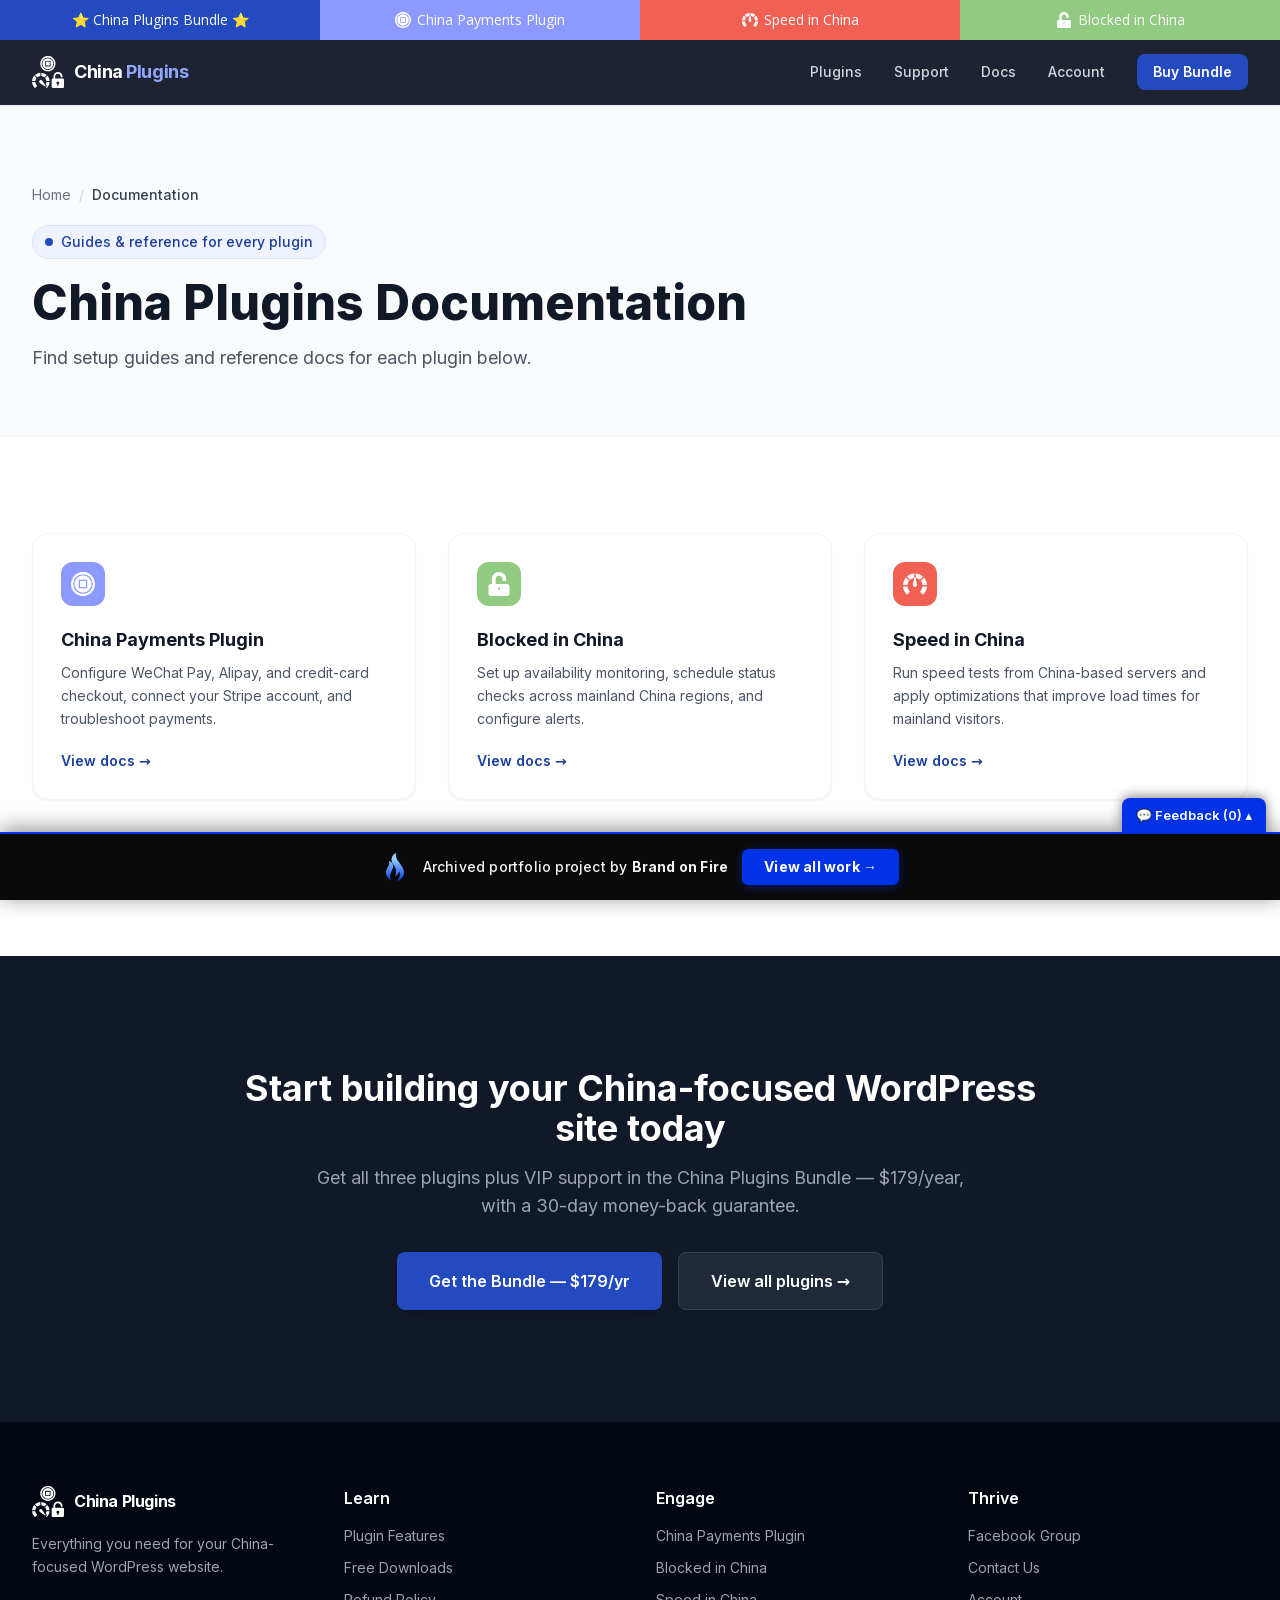
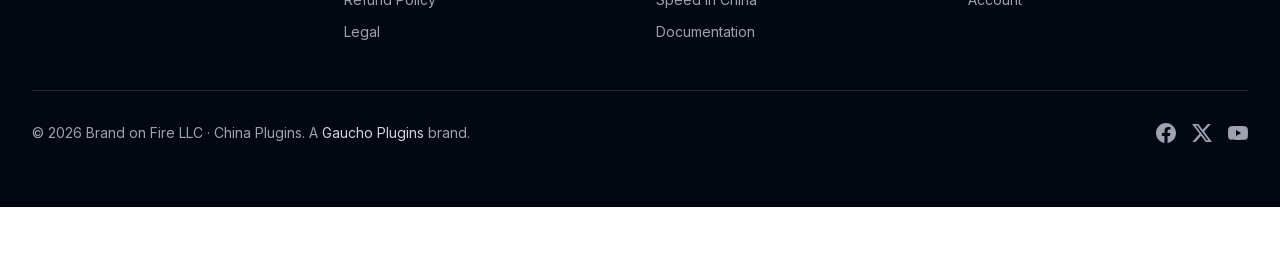
==== commit fc119431: "Add feedback comment widget to portfolio bar" ====
--- a/docs/index.html
+++ b/docs/index.html
@@ -1,57 +1,62 @@
-<!doctype html><html lang="en" class="scroll-smooth" data-bofp="0"><head><meta charset="utf-8"><link rel="icon" href="/assets/img/china-plugins-icon.svg" type="image/svg+xml"><link rel="apple-touch-icon" href="/assets/img/china-plugins-icon.svg"><meta name="viewport" content="width=device-width, initial-scale=1"><title>Documentation — China Plugins</title><meta name="description" content="Documentation for China Payments Plugin, Blocked in China, and Speed in China."><meta name="keywords" content="China Plugins documentation, China Payments Plugin docs, Blocked in China docs, Speed in China docs, WordPress China plugin setup"><link rel="canonical" href="/docs/"><meta property="og:type" content="website"><meta property="og:title" content="Documentation — China Plugins"><meta property="og:description" content="Setup guides and reference docs for China Payments Plugin, Blocked in China, and Speed in China."><meta property="og:url" content="/docs/"><meta property="og:site_name" content="China Plugins"><meta property="og:image" content="../_a/2f5b2069b75f.webp"><meta name="twitter:card" content="summary_large_image"><meta name="twitter:title" content="Documentation — China Plugins"><meta name="twitter:description" content="Setup guides and reference docs for each China-focused WordPress plugin."><meta name="twitter:image" content="../_a/2f5b2069b75f.webp"><link rel="stylesheet" href="../style.css"><style>[data-bofp="1"]{background-color:rgb(255, 255, 255)!important;color:rgb(31, 41, 55)!important}[data-bofp="2"]{background-color:rgba(17, 24, 39, 0.95)!important;color:rgb(31, 41, 55)!important}[data-bofp="3"]{background-color:rgb(248, 250, 252)!important;color:rgb(31, 41, 55)!important}[data-bofp="4"]{background-color:rgb(255, 255, 255)!important;color:rgb(31, 41, 55)!important}[data-bofp="5"]{background-color:rgb(17, 24, 39)!important;color:rgb(31, 41, 55)!important}[data-bofp="6"]{background-color:rgb(3, 7, 18)!important;color:rgb(156, 163, 175)!important}</style><meta name="robots" content="noindex, nofollow"><style id="bof-noform">form,form *,fieldset,fieldset *,input,textarea,select,label.fusion-form-label,.wpcf7,.wpcf7 *,.fusion-form,.fusion-form *,.fusion-contact-form,.fusion-contact-form *,.elementor-form,.elementor-form *,.gform_wrapper,.gform_wrapper *,[class*="contact-form"],[class*="contact-form"] *,[id*="contact-form"],[id*="contact-form"] *{pointer-events:none!important;cursor:default!important;-webkit-user-select:none!important;user-select:none!important}</style></head><body class="font-sans text-gray-800 bg-white antialiased" data-bofp="1"><div class="gp-strip"><a href="../index.html" class="gp-s-bundle active">⭐ China Plugins Bundle ⭐</a><a class="gp-s-cpp"><span class="gp-icon"><svg xmlns="http://www.w3.org/2000/svg" viewBox="0 0 55 55"><path fill="#fff" d="M16.8,52.84A27.53,27.53,0,0,1,0,27.5,27.53,27.53,0,0,1,16.8,2.17,27.43,27.43,0,0,1,46.94,8.06a27.47,27.47,0,0,1,0,38.88,27.68,27.68,0,0,1-8.75,5.9,27.58,27.58,0,0,1-21.4,0ZM5,27.5A22.5,22.5,0,1,0,27.5,5,22.52,22.52,0,0,0,5,27.5Zm2.68,0A19.82,19.82,0,1,1,27.5,47.32,19.84,19.84,0,0,1,7.68,27.5Zm10.11-7.88V35.38a1.84,1.84,0,0,0,1.83,1.84H35.38a1.85,1.85,0,0,0,1.84-1.84V19.62a1.85,1.85,0,0,0-1.84-1.84H19.62a1.85,1.85,0,0,0-1.84,1.84h0Zm3.08,14.51V20.87H34.13V34.13Z"></path></svg></span>China Payments Plugin</a><a class="gp-s-sic"><span class="gp-icon"><svg xmlns="http://www.w3.org/2000/svg" viewBox="0 0 75 66"><path fill="#fff" d="M12.547,66a1.055,1.055,0,0,1-.2-.02c-.569-.112-.649-.19-1.17-.7L11,65.116a44.951,44.951,0,0,1-7.673-10.9A34.6,34.6,0,0,1,.5,44.948,37.281,37.281,0,0,1,0,40.433H13.87a24.984,24.984,0,0,0,2.054,7.8,32.464,32.464,0,0,0,4.985,7.153,3.564,3.564,0,0,1,.453,1.259,2.631,2.631,0,0,1-.211,1.2l-7.643,7.767A1.607,1.607,0,0,1,12.547,66Zm50-.01a1.7,1.7,0,0,1-1.039-.484L53.848,57.84a2.621,2.621,0,0,1-.211-1.2,3.552,3.552,0,0,1,.453-1.259,32.411,32.411,0,0,0,4.985-7.153,25.185,25.185,0,0,0,2.054-7.8H75v.01a37.9,37.9,0,0,1-.5,4.5,34.6,34.6,0,0,1-2.831,9.27A44.952,44.952,0,0,1,64,65.116c-.11.106-.2.2-.282.277a1.442,1.442,0,0,1-1.029.586A1.027,1.027,0,0,1,62.542,65.99ZM75,35.889H61.069a23.519,23.519,0,0,0-1.48-6.754,29.844,29.844,0,0,0-3.806-6.386L65.57,12.741l.008.008a36.554,36.554,0,0,1,2.386,2.98,36.3,36.3,0,0,1,4.162,7.328A49.716,49.716,0,0,1,75,35.888Zm-61.069,0H0v-.006A49.8,49.8,0,0,1,2.874,23.056a36.315,36.315,0,0,1,4.162-7.328A35.609,35.609,0,0,1,9.43,12.741l9.788,10.008a29.714,29.714,0,0,0-3.806,6.386,23.751,23.751,0,0,0-1.48,6.753Zm8.487-16.271h0L12.6,9.64l.015-.012a79.218,79.218,0,0,1,6.541-4.654A30.831,30.831,0,0,1,23.9,2.64,38.621,38.621,0,0,1,29.85.829,53.184,53.184,0,0,1,35.378,0V4.8a4.075,4.075,0,0,0-.3.921c-.03.157-.751,3.892-1.642,8.6a18.535,18.535,0,0,0-4.528,1.214,31.123,31.123,0,0,0-6.494,4.083Zm30.241,0h0a31.148,31.148,0,0,0-6.495-4.083,18.493,18.493,0,0,0-4.4-1.2C40.8,9.557,40.007,5.809,40,5.771a4.157,4.157,0,0,0-.3-1.078V0h.016a53.828,53.828,0,0,1,5.512.828A38.585,38.585,0,0,1,51.179,2.64a30.8,30.8,0,0,1,4.743,2.333A79.869,79.869,0,0,1,62.477,9.64L52.66,19.618Z"></path><path fill="#fff" d="M24.431,24.4a2.1,2.1,0,0,0,.485-1.524,3.069,3.069,0,0,0-.5-1.326S11.9,2.959,10.866,1.926A6.775,6.775,0,0,0,9.183.6S4.41-1.286,1.672,1.639.382,8.481.382,8.481s-.011.42,1.348,2.2,19.79,13.7,19.79,13.7a3.088,3.088,0,0,0,1.349.592A2.1,2.1,0,0,0,24.431,24.4Z" transform="translate(37.287 44.82) rotate(-135)"></path></svg></span>Speed in China</a><a class="gp-s-bic"><span class="gp-icon"><svg xmlns="http://www.w3.org/2000/svg" viewBox="0 0 448 512"><path fill="#fff" d="M400 256H152V152.9c0-39.6 31.7-72.5 71.3-72.9 40-.4 72.7 32.1 72.7 72v16c0 13.3 10.7 24 24 24h32c13.3 0 24-10.7 24-24v-16C376 68 307.5 0 223.5 0 139.5 0 72 68 72 152v104H48c-26.5 0-48 21.5-48 48v160c0 26.5 21.5 48 48 48h352c26.5 0 48-21.5 48-48V304c0-26.5-21.5-48-48-48zm-176 120c-13.3 0-24-10.7-24-24s10.7-24 24-24 24 10.7 24 24-10.7 24-24 24z"></path></svg></span>Blocked in China</a></div><header class="sticky top-0 z-50 bg-gray-900/95 backdrop-blur-sm border-b border-gray-800 shadow-sm" data-bofp="2"><nav class="max-w-7xl mx-auto px-4 sm:px-6 lg:px-8"><div class="flex items-center justify-between h-16"><a href="../index.html" class="flex items-center gap-2.5" aria-label="China Plugins home"><img src="../_a/6067b7dea1ad.svg" alt="China Plugins" class="w-8 h-8" decoding="sync"><span class="text-lg font-bold text-white tracking-tight">China <span class="text-brand-300">Plugins</span></span></a><div class="hidden md:flex items-center gap-8"><a href="../plugins/index.html" class="text-sm font-medium text-gray-300 hover:text-brand-300 transition-colors">Plugins</a><a href="../support/index.html" class="text-sm font-medium text-gray-300 hover:text-brand-300 transition-colors">Support</a><a href="../docs/index.html" class="text-sm font-medium text-gray-300 hover:text-brand-300 transition-colors">Docs</a><a target="_blank" rel="noopener" class="text-sm font-medium text-gray-300 hover:text-brand-300 transition-colors">Account</a><a href="#" class="buy-bundle inline-flex items-center px-4 py-2 bg-brand-500 text-white text-sm font-semibold rounded-lg hover:bg-brand-600 transition-colors shadow-sm">Buy Bundle</a></div><button id="mobile-menu-btn" class="md:hidden p-2 text-gray-300 hover:text-brand-300" aria-label="Toggle menu"><svg class="w-6 h-6" fill="none" stroke="currentColor" viewBox="0 0 24 24"><path stroke-linecap="round" stroke-linejoin="round" stroke-width="2" d="M4 6h16M4 12h16M4 18h16"></path></svg></button></div><div id="mobile-menu" class="hidden md:hidden pb-4"><div class="flex flex-col gap-3"><a href="../plugins/index.html" class="text-sm font-medium text-gray-300 hover:text-brand-300 py-1">Plugins</a><a href="../support/index.html" class="text-sm font-medium text-gray-300 hover:text-brand-300 py-1">Support</a><a href="../docs/index.html" class="text-sm font-medium text-gray-300 hover:text-brand-300 py-1">Docs</a><a target="_blank" rel="noopener" class="text-sm font-medium text-gray-300 hover:text-brand-300 py-1">Account</a><a href="#" class="buy-bundle inline-flex items-center justify-center w-full px-4 py-2 bg-brand-500 text-white text-sm font-semibold rounded-lg mt-2">Buy Bundle</a></div></div></nav></header><main><section class="bg-surface-50 border-b border-gray-100 pt-14 pb-12 lg:pt-20 lg:pb-16" data-bofp="3"><div class="max-w-7xl mx-auto px-4 sm:px-6 lg:px-8"><nav class="flex items-center gap-2 text-sm text-gray-500 mb-5" aria-label="Breadcrumb"><a href="../index.html" class="hover:text-brand-600 transition-colors">Home</a><span class="text-gray-300">/</span><span class="text-gray-700 font-medium">Documentation</span></nav><p class="inline-flex items-center gap-2 px-3 py-1.5 bg-brand-50 rounded-full text-sm font-medium text-brand-600 mb-5 border border-brand-100"><span class="w-2 h-2 rounded-full bg-brand-500 pulse-dot"></span>Guides &amp; reference for every plugin</p><h1 class="text-3xl sm:text-4xl lg:text-5xl font-extrabold text-gray-900 leading-tight mb-4">China Plugins Documentation</h1><p class="text-lg text-gray-600 max-w-2xl leading-relaxed">Find setup guides and reference docs for each plugin below.</p></div></section><section class="py-16 lg:py-24 bg-white" data-bofp="4"><div class="max-w-7xl mx-auto px-4 sm:px-6 lg:px-8"><div class="grid lg:grid-cols-3 gap-8"><a target="_blank" rel="noopener" class="group bg-white rounded-2xl border border-gray-100 card-hover shadow-sm p-7 flex flex-col"><span class="w-11 h-11 rounded-xl flex items-center justify-center mb-5" style="background:#8C99FE"><svg class="w-6 h-6" fill="#fff" viewBox="0 0 55 55"><path fill="#fff" d="M16.8,52.84A27.53,27.53,0,0,1,0,27.5,27.53,27.53,0,0,1,16.8,2.17,27.43,27.43,0,0,1,46.94,8.06a27.47,27.47,0,0,1,0,38.88,27.68,27.68,0,0,1-8.75,5.9,27.58,27.58,0,0,1-21.4,0ZM5,27.5A22.5,22.5,0,1,0,27.5,5,22.52,22.52,0,0,0,5,27.5Zm2.68,0A19.82,19.82,0,1,1,27.5,47.32,19.84,19.84,0,0,1,7.68,27.5Zm10.11-7.88V35.38a1.84,1.84,0,0,0,1.83,1.84H35.38a1.85,1.85,0,0,0,1.84-1.84V19.62a1.85,1.85,0,0,0-1.84-1.84H19.62a1.85,1.85,0,0,0-1.84,1.84h0Zm3.08,14.51V20.87H34.13V34.13Z"></path></svg></span><h2 class="text-lg font-bold text-gray-900 mb-2">China Payments Plugin</h2><p class="text-gray-600 text-sm leading-relaxed mb-5 flex-grow">Configure WeChat Pay, Alipay, and credit-card checkout, connect your Stripe account, and troubleshoot payments.</p><span class="text-sm font-semibold text-brand-600 group-hover:text-brand-700">View docs →</span></a><a target="_blank" rel="noopener" class="group bg-white rounded-2xl border border-gray-100 card-hover shadow-sm p-7 flex flex-col"><span class="w-11 h-11 rounded-xl flex items-center justify-center mb-5" style="background:#91CA81"><svg class="w-6 h-6" fill="#fff" viewBox="0 0 448 512"><path fill="#fff" d="M400 256H152V152.9c0-39.6 31.7-72.5 71.3-72.9 40-.4 72.7 32.1 72.7 72v16c0 13.3 10.7 24 24 24h32c13.3 0 24-10.7 24-24v-16C376 68 307.5 0 223.5 0 139.5 0 72 68 72 152v104H48c-26.5 0-48 21.5-48 48v160c0 26.5 21.5 48 48 48h352c26.5 0 48-21.5 48-48V304c0-26.5-21.5-48-48-48zm-176 120c-13.3 0-24-10.7-24-24s10.7-24 24-24 24 10.7 24 24-10.7 24-24 24z"></path></svg></span><h2 class="text-lg font-bold text-gray-900 mb-2">Blocked in China</h2><p class="text-gray-600 text-sm leading-relaxed mb-5 flex-grow">Set up availability monitoring, schedule status checks across mainland China regions, and configure alerts.</p><span class="text-sm font-semibold text-brand-600 group-hover:text-brand-700">View docs →</span></a><a target="_blank" rel="noopener" class="group bg-white rounded-2xl border border-gray-100 card-hover shadow-sm p-7 flex flex-col"><span class="w-11 h-11 rounded-xl flex items-center justify-center mb-5" style="background:#F16153"><svg class="w-6 h-6" fill="#fff" viewBox="0 0 75 66"><path fill="#fff" d="M12.547,66a1.055,1.055,0,0,1-.2-.02c-.569-.112-.649-.19-1.17-.7L11,65.116a44.951,44.951,0,0,1-7.673-10.9A34.6,34.6,0,0,1,.5,44.948,37.281,37.281,0,0,1,0,40.433H13.87a24.984,24.984,0,0,0,2.054,7.8,32.464,32.464,0,0,0,4.985,7.153,3.564,3.564,0,0,1,.453,1.259,2.631,2.631,0,0,1-.211,1.2l-7.643,7.767A1.607,1.607,0,0,1,12.547,66Zm50-.01a1.7,1.7,0,0,1-1.039-.484L53.848,57.84a2.621,2.621,0,0,1-.211-1.2,3.552,3.552,0,0,1,.453-1.259,32.411,32.411,0,0,0,4.985-7.153,25.185,25.185,0,0,0,2.054-7.8H75v.01a37.9,37.9,0,0,1-.5,4.5,34.6,34.6,0,0,1-2.831,9.27A44.952,44.952,0,0,1,64,65.116c-.11.106-.2.2-.282.277a1.442,1.442,0,0,1-1.029.586A1.027,1.027,0,0,1,62.542,65.99ZM75,35.889H61.069a23.519,23.519,0,0,0-1.48-6.754,29.844,29.844,0,0,0-3.806-6.386L65.57,12.741l.008.008a36.554,36.554,0,0,1,2.386,2.98,36.3,36.3,0,0,1,4.162,7.328A49.716,49.716,0,0,1,75,35.888Zm-61.069,0H0v-.006A49.8,49.8,0,0,1,2.874,23.056a36.315,36.315,0,0,1,4.162-7.328A35.609,35.609,0,0,1,9.43,12.741l9.788,10.008a29.714,29.714,0,0,0-3.806,6.386,23.751,23.751,0,0,0-1.48,6.753Zm8.487-16.271h0L12.6,9.64l.015-.012a79.218,79.218,0,0,1,6.541-4.654A30.831,30.831,0,0,1,23.9,2.64,38.621,38.621,0,0,1,29.85.829,53.184,53.184,0,0,1,35.378,0V4.8a4.075,4.075,0,0,0-.3.921c-.03.157-.751,3.892-1.642,8.6a18.535,18.535,0,0,0-4.528,1.214,31.123,31.123,0,0,0-6.494,4.083Zm30.241,0h0a31.148,31.148,0,0,0-6.495-4.083,18.493,18.493,0,0,0-4.4-1.2C40.8,9.557,40.007,5.809,40,5.771a4.157,4.157,0,0,0-.3-1.078V0h.016a53.828,53.828,0,0,1,5.512.828A38.585,38.585,0,0,1,51.179,2.64a30.8,30.8,0,0,1,4.743,2.333A79.869,79.869,0,0,1,62.477,9.64L52.66,19.618Z"></path><path fill="#fff" d="M24.431,24.4a2.1,2.1,0,0,0,.485-1.524,3.069,3.069,0,0,0-.5-1.326S11.9,2.959,10.866,1.926A6.775,6.775,0,0,0,9.183.6S4.41-1.286,1.672,1.639.382,8.481.382,8.481s-.011.42,1.348,2.2,19.79,13.7,19.79,13.7a3.088,3.088,0,0,0,1.349.592A2.1,2.1,0,0,0,24.431,24.4Z" transform="translate(37.287 44.82) rotate(-135)"></path></svg></span><h2 class="text-lg font-bold text-gray-900 mb-2">Speed in China</h2><p class="text-gray-600 text-sm leading-relaxed mb-5 flex-grow">Run speed tests from China-based servers and apply optimizations that improve load times for mainland visitors.</p><span class="text-sm font-semibold text-brand-600 group-hover:text-brand-700">View docs →</span></a></div><p class="text-center text-sm text-gray-500 mt-10">Can't find what you need? <a href="../support/index.html" class="font-semibold text-brand-600 hover:text-brand-700">Contact support →</a></p></div></section><section class="py-20 lg:py-28 bg-gray-900" data-bofp="5"><div class="max-w-4xl mx-auto px-4 sm:px-6 lg:px-8 text-center"><h2 class="text-3xl sm:text-4xl font-bold text-white mb-4">Start building your China-focused WordPress site today</h2><p class="text-lg text-gray-400 mb-8 max-w-2xl mx-auto">Get all three plugins plus VIP support in the China Plugins Bundle — $179/year, with a 30-day money-back guarantee.</p><div class="flex flex-col sm:flex-row gap-4 justify-center"><a href="#" class="buy-bundle inline-flex items-center justify-center px-8 py-4 bg-brand-500 text-white font-semibold rounded-lg hover:bg-brand-600 transition-colors shadow-lg text-base">Get the Bundle — $179/yr</a><a href="../plugins/index.html" class="inline-flex items-center justify-center px-8 py-4 bg-gray-800 text-white font-semibold rounded-lg hover:bg-gray-700 transition-colors border border-gray-700 text-base">View all plugins →</a></div></div></section></main><footer class="bg-gray-950 text-gray-400 py-16" data-bofp="6"><div class="max-w-7xl mx-auto px-4 sm:px-6 lg:px-8"><div class="grid sm:grid-cols-2 lg:grid-cols-4 gap-8 mb-12"><div class="sm:col-span-2 lg:col-span-1"><div class="flex items-center gap-2.5 mb-4"><img src="../_a/6067b7dea1ad.svg" alt="China Plugins" class="w-8 h-8" decoding="sync"><span class="text-base font-bold text-white tracking-tight">China Plugins</span></div><p class="text-sm leading-relaxed">Everything you need for your China-focused WordPress website.</p></div><div><h4 class="text-white font-semibold mb-4">Learn</h4><ul class="space-y-3 text-sm"><li><a href="../plugins/index.html" class="hover:text-brand-300 transition-colors">Plugin Features</a></li><li><a href="../free-downloads/index.html" class="hover:text-brand-300 transition-colors">Free Downloads</a></li><li><a target="_blank" rel="noopener" class="hover:text-brand-300 transition-colors">Refund Policy</a></li><li><a href="../legal/index.html" class="hover:text-brand-300 transition-colors">Legal</a></li></ul></div><div><h4 class="text-white font-semibold mb-4">Engage</h4><ul class="space-y-3 text-sm"><li><a target="_blank" rel="noopener" class="hover:text-brand-300 transition-colors">China Payments Plugin</a></li><li><a target="_blank" rel="noopener" class="hover:text-brand-300 transition-colors">Blocked in China</a></li><li><a target="_blank" rel="noopener" class="hover:text-brand-300 transition-colors">Speed in China</a></li><li><a href="../docs/index.html" class="hover:text-brand-300 transition-colors">Documentation</a></li></ul></div><div><h4 class="text-white font-semibold mb-4">Thrive</h4><ul class="space-y-3 text-sm"><li><a target="_blank" rel="noopener" class="hover:text-brand-300 transition-colors">Facebook Group</a></li><li><a href="../support/index.html" class="hover:text-brand-300 transition-colors">Contact Us</a></li><li><a target="_blank" rel="noopener" class="hover:text-brand-300 transition-colors">Account</a></li></ul></div></div><div class="border-t border-gray-800 pt-8 flex flex-col sm:flex-row items-center justify-between gap-4 text-sm"><p>© 2026 Brand on Fire LLC · China Plugins. A <a target="_blank" rel="noopener" class="text-gray-300 hover:text-brand-300">Gaucho Plugins</a> brand.</p><div class="flex items-center gap-4"><a target="_blank" rel="noopener" aria-label="Facebook" class="hover:text-brand-300 transition-colors"><svg class="w-5 h-5" fill="currentColor" viewBox="0 0 24 24"><path d="M24 12.07C24 5.4 18.63 0 12 0S0 5.4 0 12.07c0 6.03 4.39 11.03 10.13 11.93v-8.44H7.08v-3.49h3.05V9.41c0-3.02 1.79-4.69 4.53-4.69 1.31 0 2.68.24 2.68.24v2.97h-1.51c-1.49 0-1.96.93-1.96 1.89v2.25h3.33l-.53 3.49h-2.8v8.44C19.61 23.1 24 18.1 24 12.07z"></path></svg></a><a target="_blank" rel="noopener" aria-label="X" class="hover:text-brand-300 transition-colors"><svg class="w-5 h-5" fill="currentColor" viewBox="0 0 24 24"><path d="M18.9 1.15h3.68l-8.04 9.19L24 22.85h-7.41l-5.8-7.58-6.64 7.58H.46l8.6-9.83L0 1.15h7.6l5.24 6.93 6.06-6.93zm-1.29 19.5h2.04L6.49 3.24H4.3L17.61 20.65z"></path></svg></a><a target="_blank" rel="noopener" aria-label="YouTube" class="hover:text-brand-300 transition-colors"><svg class="w-5 h-5" fill="currentColor" viewBox="0 0 24 24"><path d="M23.5 6.2a3.02 3.02 0 00-2.12-2.14C19.5 3.55 12 3.55 12 3.55s-7.5 0-9.38.51A3.02 3.02 0 00.5 6.2C0 8.07 0 12 0 12s0 3.93.5 5.8a3.02 3.02 0 002.12 2.14c1.88.51 9.38.51 9.38.51s7.5 0 9.38-.51a3.02 3.02 0 002.12-2.14C24 15.93 24 12 24 12s0-3.93-.5-5.8zM9.6 15.6V8.4l6.2 3.6-6.2 3.6z"></path></svg></a></div></div></div></footer><div class="fomo-popup" role="status" aria-live="polite"></div><!-- bof-portfolio-bar --><a href="https://brandonfire.com/portfolio/" id="bof-portfolio-bar" rel="noopener" style="position:fixed;left:0;right:0;bottom:0;z-index:2147483647;display:flex;align-items:center;justify-content:center;gap:14px;flex-wrap:wrap;background:#0a0a0a;color:#ffffff !important;font-family:Inter,-apple-system,BlinkMacSystemFont,'Segoe UI',Roboto,Helvetica,Arial,sans-serif;font-size:14px;font-weight:500;line-height:1;letter-spacing:.2px;padding:15px 18px;text-decoration:none !important;box-shadow:0 -3px 22px rgba(0,0,0,.45);border-top:2px solid #0033e7;box-sizing:border-box;"><img src="[data-uri]" alt="" width="28" height="28" style="display:block;flex:0 0 auto;width:28px;height:28px;"><span style="opacity:.95;color:#fff;">Archived portfolio project by <strong style="font-weight:700;color:#fff;">Brand&nbsp;on&nbsp;Fire</strong></span><span style="background:#0033e7;color:#fff;padding:11px 22px;border-radius:6px;font-weight:700;font-size:14px;white-space:nowrap;box-shadow:0 2px 10px rgba(0,51,231,.4);">View&nbsp;all&nbsp;work&nbsp;&rarr;</span></a><script>(function(){function p(){var b=document.getElementById("bof-portfolio-bar");if(b&&document.body)document.body.style.setProperty("padding-bottom",b.offsetHeight+"px","important");}if(document.readyState!=="loading")p();else document.addEventListener("DOMContentLoaded",p);window.addEventListener("resize",p);})();</script><script>/* Brand on Fire portfolio feedback collector. All portfolio sites are one origin
-   (brand-on-fire.github.io) so localStorage is SHARED — comments accumulate in one place across every
-   site. "Export all" copies them to the clipboard to paste back to Claude. Zero backend. */
+<!doctype html><html lang="en" class="scroll-smooth" data-bofp="0"><head><meta charset="utf-8"><link rel="icon" href="/assets/img/china-plugins-icon.svg" type="image/svg+xml"><link rel="apple-touch-icon" href="/assets/img/china-plugins-icon.svg"><meta name="viewport" content="width=device-width, initial-scale=1"><title>Documentation — China Plugins</title><meta name="description" content="Documentation for China Payments Plugin, Blocked in China, and Speed in China."><meta name="keywords" content="China Plugins documentation, China Payments Plugin docs, Blocked in China docs, Speed in China docs, WordPress China plugin setup"><link rel="canonical" href="/docs/"><meta property="og:type" content="website"><meta property="og:title" content="Documentation — China Plugins"><meta property="og:description" content="Setup guides and reference docs for China Payments Plugin, Blocked in China, and Speed in China."><meta property="og:url" content="/docs/"><meta property="og:site_name" content="China Plugins"><meta property="og:image" content="../_a/2f5b2069b75f.webp"><meta name="twitter:card" content="summary_large_image"><meta name="twitter:title" content="Documentation — China Plugins"><meta name="twitter:description" content="Setup guides and reference docs for each China-focused WordPress plugin."><meta name="twitter:image" content="../_a/2f5b2069b75f.webp"><link rel="stylesheet" href="../style.css"><style>[data-bofp="1"]{background-color:rgb(255, 255, 255)!important;color:rgb(31, 41, 55)!important}[data-bofp="2"]{background-color:rgba(17, 24, 39, 0.95)!important;color:rgb(31, 41, 55)!important}[data-bofp="3"]{background-color:rgb(248, 250, 252)!important;color:rgb(31, 41, 55)!important}[data-bofp="4"]{background-color:rgb(255, 255, 255)!important;color:rgb(31, 41, 55)!important}[data-bofp="5"]{background-color:rgb(17, 24, 39)!important;color:rgb(31, 41, 55)!important}[data-bofp="6"]{background-color:rgb(3, 7, 18)!important;color:rgb(156, 163, 175)!important}</style><meta name="robots" content="noindex, nofollow"><style id="bof-noform">form,form *,fieldset,fieldset *,input,textarea,select,label.fusion-form-label,.wpcf7,.wpcf7 *,.fusion-form,.fusion-form *,.fusion-contact-form,.fusion-contact-form *,.elementor-form,.elementor-form *,.gform_wrapper,.gform_wrapper *,[class*="contact-form"],[class*="contact-form"] *,[id*="contact-form"],[id*="contact-form"] *{pointer-events:none!important;cursor:default!important;-webkit-user-select:none!important;user-select:none!important}</style></head><body class="font-sans text-gray-800 bg-white antialiased" data-bofp="1"><div class="gp-strip"><a href="../index.html" class="gp-s-bundle active">⭐ China Plugins Bundle ⭐</a><a class="gp-s-cpp"><span class="gp-icon"><svg xmlns="http://www.w3.org/2000/svg" viewBox="0 0 55 55"><path fill="#fff" d="M16.8,52.84A27.53,27.53,0,0,1,0,27.5,27.53,27.53,0,0,1,16.8,2.17,27.43,27.43,0,0,1,46.94,8.06a27.47,27.47,0,0,1,0,38.88,27.68,27.68,0,0,1-8.75,5.9,27.58,27.58,0,0,1-21.4,0ZM5,27.5A22.5,22.5,0,1,0,27.5,5,22.52,22.52,0,0,0,5,27.5Zm2.68,0A19.82,19.82,0,1,1,27.5,47.32,19.84,19.84,0,0,1,7.68,27.5Zm10.11-7.88V35.38a1.84,1.84,0,0,0,1.83,1.84H35.38a1.85,1.85,0,0,0,1.84-1.84V19.62a1.85,1.85,0,0,0-1.84-1.84H19.62a1.85,1.85,0,0,0-1.84,1.84h0Zm3.08,14.51V20.87H34.13V34.13Z"></path></svg></span>China Payments Plugin</a><a class="gp-s-sic"><span class="gp-icon"><svg xmlns="http://www.w3.org/2000/svg" viewBox="0 0 75 66"><path fill="#fff" d="M12.547,66a1.055,1.055,0,0,1-.2-.02c-.569-.112-.649-.19-1.17-.7L11,65.116a44.951,44.951,0,0,1-7.673-10.9A34.6,34.6,0,0,1,.5,44.948,37.281,37.281,0,0,1,0,40.433H13.87a24.984,24.984,0,0,0,2.054,7.8,32.464,32.464,0,0,0,4.985,7.153,3.564,3.564,0,0,1,.453,1.259,2.631,2.631,0,0,1-.211,1.2l-7.643,7.767A1.607,1.607,0,0,1,12.547,66Zm50-.01a1.7,1.7,0,0,1-1.039-.484L53.848,57.84a2.621,2.621,0,0,1-.211-1.2,3.552,3.552,0,0,1,.453-1.259,32.411,32.411,0,0,0,4.985-7.153,25.185,25.185,0,0,0,2.054-7.8H75v.01a37.9,37.9,0,0,1-.5,4.5,34.6,34.6,0,0,1-2.831,9.27A44.952,44.952,0,0,1,64,65.116c-.11.106-.2.2-.282.277a1.442,1.442,0,0,1-1.029.586A1.027,1.027,0,0,1,62.542,65.99ZM75,35.889H61.069a23.519,23.519,0,0,0-1.48-6.754,29.844,29.844,0,0,0-3.806-6.386L65.57,12.741l.008.008a36.554,36.554,0,0,1,2.386,2.98,36.3,36.3,0,0,1,4.162,7.328A49.716,49.716,0,0,1,75,35.888Zm-61.069,0H0v-.006A49.8,49.8,0,0,1,2.874,23.056a36.315,36.315,0,0,1,4.162-7.328A35.609,35.609,0,0,1,9.43,12.741l9.788,10.008a29.714,29.714,0,0,0-3.806,6.386,23.751,23.751,0,0,0-1.48,6.753Zm8.487-16.271h0L12.6,9.64l.015-.012a79.218,79.218,0,0,1,6.541-4.654A30.831,30.831,0,0,1,23.9,2.64,38.621,38.621,0,0,1,29.85.829,53.184,53.184,0,0,1,35.378,0V4.8a4.075,4.075,0,0,0-.3.921c-.03.157-.751,3.892-1.642,8.6a18.535,18.535,0,0,0-4.528,1.214,31.123,31.123,0,0,0-6.494,4.083Zm30.241,0h0a31.148,31.148,0,0,0-6.495-4.083,18.493,18.493,0,0,0-4.4-1.2C40.8,9.557,40.007,5.809,40,5.771a4.157,4.157,0,0,0-.3-1.078V0h.016a53.828,53.828,0,0,1,5.512.828A38.585,38.585,0,0,1,51.179,2.64a30.8,30.8,0,0,1,4.743,2.333A79.869,79.869,0,0,1,62.477,9.64L52.66,19.618Z"></path><path fill="#fff" d="M24.431,24.4a2.1,2.1,0,0,0,.485-1.524,3.069,3.069,0,0,0-.5-1.326S11.9,2.959,10.866,1.926A6.775,6.775,0,0,0,9.183.6S4.41-1.286,1.672,1.639.382,8.481.382,8.481s-.011.42,1.348,2.2,19.79,13.7,19.79,13.7a3.088,3.088,0,0,0,1.349.592A2.1,2.1,0,0,0,24.431,24.4Z" transform="translate(37.287 44.82) rotate(-135)"></path></svg></span>Speed in China</a><a class="gp-s-bic"><span class="gp-icon"><svg xmlns="http://www.w3.org/2000/svg" viewBox="0 0 448 512"><path fill="#fff" d="M400 256H152V152.9c0-39.6 31.7-72.5 71.3-72.9 40-.4 72.7 32.1 72.7 72v16c0 13.3 10.7 24 24 24h32c13.3 0 24-10.7 24-24v-16C376 68 307.5 0 223.5 0 139.5 0 72 68 72 152v104H48c-26.5 0-48 21.5-48 48v160c0 26.5 21.5 48 48 48h352c26.5 0 48-21.5 48-48V304c0-26.5-21.5-48-48-48zm-176 120c-13.3 0-24-10.7-24-24s10.7-24 24-24 24 10.7 24 24-10.7 24-24 24z"></path></svg></span>Blocked in China</a></div><header class="sticky top-0 z-50 bg-gray-900/95 backdrop-blur-sm border-b border-gray-800 shadow-sm" data-bofp="2"><nav class="max-w-7xl mx-auto px-4 sm:px-6 lg:px-8"><div class="flex items-center justify-between h-16"><a href="../index.html" class="flex items-center gap-2.5" aria-label="China Plugins home"><img src="../_a/6067b7dea1ad.svg" alt="China Plugins" class="w-8 h-8" decoding="sync"><span class="text-lg font-bold text-white tracking-tight">China <span class="text-brand-300">Plugins</span></span></a><div class="hidden md:flex items-center gap-8"><a href="../plugins/index.html" class="text-sm font-medium text-gray-300 hover:text-brand-300 transition-colors">Plugins</a><a href="../support/index.html" class="text-sm font-medium text-gray-300 hover:text-brand-300 transition-colors">Support</a><a href="../docs/index.html" class="text-sm font-medium text-gray-300 hover:text-brand-300 transition-colors">Docs</a><a target="_blank" rel="noopener" class="text-sm font-medium text-gray-300 hover:text-brand-300 transition-colors">Account</a><a href="#" class="buy-bundle inline-flex items-center px-4 py-2 bg-brand-500 text-white text-sm font-semibold rounded-lg hover:bg-brand-600 transition-colors shadow-sm">Buy Bundle</a></div><button id="mobile-menu-btn" class="md:hidden p-2 text-gray-300 hover:text-brand-300" aria-label="Toggle menu"><svg class="w-6 h-6" fill="none" stroke="currentColor" viewBox="0 0 24 24"><path stroke-linecap="round" stroke-linejoin="round" stroke-width="2" d="M4 6h16M4 12h16M4 18h16"></path></svg></button></div><div id="mobile-menu" class="hidden md:hidden pb-4"><div class="flex flex-col gap-3"><a href="../plugins/index.html" class="text-sm font-medium text-gray-300 hover:text-brand-300 py-1">Plugins</a><a href="../support/index.html" class="text-sm font-medium text-gray-300 hover:text-brand-300 py-1">Support</a><a href="../docs/index.html" class="text-sm font-medium text-gray-300 hover:text-brand-300 py-1">Docs</a><a target="_blank" rel="noopener" class="text-sm font-medium text-gray-300 hover:text-brand-300 py-1">Account</a><a href="#" class="buy-bundle inline-flex items-center justify-center w-full px-4 py-2 bg-brand-500 text-white text-sm font-semibold rounded-lg mt-2">Buy Bundle</a></div></div></nav></header><main><section class="bg-surface-50 border-b border-gray-100 pt-14 pb-12 lg:pt-20 lg:pb-16" data-bofp="3"><div class="max-w-7xl mx-auto px-4 sm:px-6 lg:px-8"><nav class="flex items-center gap-2 text-sm text-gray-500 mb-5" aria-label="Breadcrumb"><a href="../index.html" class="hover:text-brand-600 transition-colors">Home</a><span class="text-gray-300">/</span><span class="text-gray-700 font-medium">Documentation</span></nav><p class="inline-flex items-center gap-2 px-3 py-1.5 bg-brand-50 rounded-full text-sm font-medium text-brand-600 mb-5 border border-brand-100"><span class="w-2 h-2 rounded-full bg-brand-500 pulse-dot"></span>Guides &amp; reference for every plugin</p><h1 class="text-3xl sm:text-4xl lg:text-5xl font-extrabold text-gray-900 leading-tight mb-4">China Plugins Documentation</h1><p class="text-lg text-gray-600 max-w-2xl leading-relaxed">Find setup guides and reference docs for each plugin below.</p></div></section><section class="py-16 lg:py-24 bg-white" data-bofp="4"><div class="max-w-7xl mx-auto px-4 sm:px-6 lg:px-8"><div class="grid lg:grid-cols-3 gap-8"><a target="_blank" rel="noopener" class="group bg-white rounded-2xl border border-gray-100 card-hover shadow-sm p-7 flex flex-col"><span class="w-11 h-11 rounded-xl flex items-center justify-center mb-5" style="background:#8C99FE"><svg class="w-6 h-6" fill="#fff" viewBox="0 0 55 55"><path fill="#fff" d="M16.8,52.84A27.53,27.53,0,0,1,0,27.5,27.53,27.53,0,0,1,16.8,2.17,27.43,27.43,0,0,1,46.94,8.06a27.47,27.47,0,0,1,0,38.88,27.68,27.68,0,0,1-8.75,5.9,27.58,27.58,0,0,1-21.4,0ZM5,27.5A22.5,22.5,0,1,0,27.5,5,22.52,22.52,0,0,0,5,27.5Zm2.68,0A19.82,19.82,0,1,1,27.5,47.32,19.84,19.84,0,0,1,7.68,27.5Zm10.11-7.88V35.38a1.84,1.84,0,0,0,1.83,1.84H35.38a1.85,1.85,0,0,0,1.84-1.84V19.62a1.85,1.85,0,0,0-1.84-1.84H19.62a1.85,1.85,0,0,0-1.84,1.84h0Zm3.08,14.51V20.87H34.13V34.13Z"></path></svg></span><h2 class="text-lg font-bold text-gray-900 mb-2">China Payments Plugin</h2><p class="text-gray-600 text-sm leading-relaxed mb-5 flex-grow">Configure WeChat Pay, Alipay, and credit-card checkout, connect your Stripe account, and troubleshoot payments.</p><span class="text-sm font-semibold text-brand-600 group-hover:text-brand-700">View docs →</span></a><a target="_blank" rel="noopener" class="group bg-white rounded-2xl border border-gray-100 card-hover shadow-sm p-7 flex flex-col"><span class="w-11 h-11 rounded-xl flex items-center justify-center mb-5" style="background:#91CA81"><svg class="w-6 h-6" fill="#fff" viewBox="0 0 448 512"><path fill="#fff" d="M400 256H152V152.9c0-39.6 31.7-72.5 71.3-72.9 40-.4 72.7 32.1 72.7 72v16c0 13.3 10.7 24 24 24h32c13.3 0 24-10.7 24-24v-16C376 68 307.5 0 223.5 0 139.5 0 72 68 72 152v104H48c-26.5 0-48 21.5-48 48v160c0 26.5 21.5 48 48 48h352c26.5 0 48-21.5 48-48V304c0-26.5-21.5-48-48-48zm-176 120c-13.3 0-24-10.7-24-24s10.7-24 24-24 24 10.7 24 24-10.7 24-24 24z"></path></svg></span><h2 class="text-lg font-bold text-gray-900 mb-2">Blocked in China</h2><p class="text-gray-600 text-sm leading-relaxed mb-5 flex-grow">Set up availability monitoring, schedule status checks across mainland China regions, and configure alerts.</p><span class="text-sm font-semibold text-brand-600 group-hover:text-brand-700">View docs →</span></a><a target="_blank" rel="noopener" class="group bg-white rounded-2xl border border-gray-100 card-hover shadow-sm p-7 flex flex-col"><span class="w-11 h-11 rounded-xl flex items-center justify-center mb-5" style="background:#F16153"><svg class="w-6 h-6" fill="#fff" viewBox="0 0 75 66"><path fill="#fff" d="M12.547,66a1.055,1.055,0,0,1-.2-.02c-.569-.112-.649-.19-1.17-.7L11,65.116a44.951,44.951,0,0,1-7.673-10.9A34.6,34.6,0,0,1,.5,44.948,37.281,37.281,0,0,1,0,40.433H13.87a24.984,24.984,0,0,0,2.054,7.8,32.464,32.464,0,0,0,4.985,7.153,3.564,3.564,0,0,1,.453,1.259,2.631,2.631,0,0,1-.211,1.2l-7.643,7.767A1.607,1.607,0,0,1,12.547,66Zm50-.01a1.7,1.7,0,0,1-1.039-.484L53.848,57.84a2.621,2.621,0,0,1-.211-1.2,3.552,3.552,0,0,1,.453-1.259,32.411,32.411,0,0,0,4.985-7.153,25.185,25.185,0,0,0,2.054-7.8H75v.01a37.9,37.9,0,0,1-.5,4.5,34.6,34.6,0,0,1-2.831,9.27A44.952,44.952,0,0,1,64,65.116c-.11.106-.2.2-.282.277a1.442,1.442,0,0,1-1.029.586A1.027,1.027,0,0,1,62.542,65.99ZM75,35.889H61.069a23.519,23.519,0,0,0-1.48-6.754,29.844,29.844,0,0,0-3.806-6.386L65.57,12.741l.008.008a36.554,36.554,0,0,1,2.386,2.98,36.3,36.3,0,0,1,4.162,7.328A49.716,49.716,0,0,1,75,35.888Zm-61.069,0H0v-.006A49.8,49.8,0,0,1,2.874,23.056a36.315,36.315,0,0,1,4.162-7.328A35.609,35.609,0,0,1,9.43,12.741l9.788,10.008a29.714,29.714,0,0,0-3.806,6.386,23.751,23.751,0,0,0-1.48,6.753Zm8.487-16.271h0L12.6,9.64l.015-.012a79.218,79.218,0,0,1,6.541-4.654A30.831,30.831,0,0,1,23.9,2.64,38.621,38.621,0,0,1,29.85.829,53.184,53.184,0,0,1,35.378,0V4.8a4.075,4.075,0,0,0-.3.921c-.03.157-.751,3.892-1.642,8.6a18.535,18.535,0,0,0-4.528,1.214,31.123,31.123,0,0,0-6.494,4.083Zm30.241,0h0a31.148,31.148,0,0,0-6.495-4.083,18.493,18.493,0,0,0-4.4-1.2C40.8,9.557,40.007,5.809,40,5.771a4.157,4.157,0,0,0-.3-1.078V0h.016a53.828,53.828,0,0,1,5.512.828A38.585,38.585,0,0,1,51.179,2.64a30.8,30.8,0,0,1,4.743,2.333A79.869,79.869,0,0,1,62.477,9.64L52.66,19.618Z"></path><path fill="#fff" d="M24.431,24.4a2.1,2.1,0,0,0,.485-1.524,3.069,3.069,0,0,0-.5-1.326S11.9,2.959,10.866,1.926A6.775,6.775,0,0,0,9.183.6S4.41-1.286,1.672,1.639.382,8.481.382,8.481s-.011.42,1.348,2.2,19.79,13.7,19.79,13.7a3.088,3.088,0,0,0,1.349.592A2.1,2.1,0,0,0,24.431,24.4Z" transform="translate(37.287 44.82) rotate(-135)"></path></svg></span><h2 class="text-lg font-bold text-gray-900 mb-2">Speed in China</h2><p class="text-gray-600 text-sm leading-relaxed mb-5 flex-grow">Run speed tests from China-based servers and apply optimizations that improve load times for mainland visitors.</p><span class="text-sm font-semibold text-brand-600 group-hover:text-brand-700">View docs →</span></a></div><p class="text-center text-sm text-gray-500 mt-10">Can't find what you need? <a href="../support/index.html" class="font-semibold text-brand-600 hover:text-brand-700">Contact support →</a></p></div></section><section class="py-20 lg:py-28 bg-gray-900" data-bofp="5"><div class="max-w-4xl mx-auto px-4 sm:px-6 lg:px-8 text-center"><h2 class="text-3xl sm:text-4xl font-bold text-white mb-4">Start building your China-focused WordPress site today</h2><p class="text-lg text-gray-400 mb-8 max-w-2xl mx-auto">Get all three plugins plus VIP support in the China Plugins Bundle — $179/year, with a 30-day money-back guarantee.</p><div class="flex flex-col sm:flex-row gap-4 justify-center"><a href="#" class="buy-bundle inline-flex items-center justify-center px-8 py-4 bg-brand-500 text-white font-semibold rounded-lg hover:bg-brand-600 transition-colors shadow-lg text-base">Get the Bundle — $179/yr</a><a href="../plugins/index.html" class="inline-flex items-center justify-center px-8 py-4 bg-gray-800 text-white font-semibold rounded-lg hover:bg-gray-700 transition-colors border border-gray-700 text-base">View all plugins →</a></div></div></section></main><footer class="bg-gray-950 text-gray-400 py-16" data-bofp="6"><div class="max-w-7xl mx-auto px-4 sm:px-6 lg:px-8"><div class="grid sm:grid-cols-2 lg:grid-cols-4 gap-8 mb-12"><div class="sm:col-span-2 lg:col-span-1"><div class="flex items-center gap-2.5 mb-4"><img src="../_a/6067b7dea1ad.svg" alt="China Plugins" class="w-8 h-8" decoding="sync"><span class="text-base font-bold text-white tracking-tight">China Plugins</span></div><p class="text-sm leading-relaxed">Everything you need for your China-focused WordPress website.</p></div><div><h4 class="text-white font-semibold mb-4">Learn</h4><ul class="space-y-3 text-sm"><li><a href="../plugins/index.html" class="hover:text-brand-300 transition-colors">Plugin Features</a></li><li><a href="../free-downloads/index.html" class="hover:text-brand-300 transition-colors">Free Downloads</a></li><li><a target="_blank" rel="noopener" class="hover:text-brand-300 transition-colors">Refund Policy</a></li><li><a href="../legal/index.html" class="hover:text-brand-300 transition-colors">Legal</a></li></ul></div><div><h4 class="text-white font-semibold mb-4">Engage</h4><ul class="space-y-3 text-sm"><li><a target="_blank" rel="noopener" class="hover:text-brand-300 transition-colors">China Payments Plugin</a></li><li><a target="_blank" rel="noopener" class="hover:text-brand-300 transition-colors">Blocked in China</a></li><li><a target="_blank" rel="noopener" class="hover:text-brand-300 transition-colors">Speed in China</a></li><li><a href="../docs/index.html" class="hover:text-brand-300 transition-colors">Documentation</a></li></ul></div><div><h4 class="text-white font-semibold mb-4">Thrive</h4><ul class="space-y-3 text-sm"><li><a target="_blank" rel="noopener" class="hover:text-brand-300 transition-colors">Facebook Group</a></li><li><a href="../support/index.html" class="hover:text-brand-300 transition-colors">Contact Us</a></li><li><a target="_blank" rel="noopener" class="hover:text-brand-300 transition-colors">Account</a></li></ul></div></div><div class="border-t border-gray-800 pt-8 flex flex-col sm:flex-row items-center justify-between gap-4 text-sm"><p>© 2026 Brand on Fire LLC · China Plugins. A <a target="_blank" rel="noopener" class="text-gray-300 hover:text-brand-300">Gaucho Plugins</a> brand.</p><div class="flex items-center gap-4"><a target="_blank" rel="noopener" aria-label="Facebook" class="hover:text-brand-300 transition-colors"><svg class="w-5 h-5" fill="currentColor" viewBox="0 0 24 24"><path d="M24 12.07C24 5.4 18.63 0 12 0S0 5.4 0 12.07c0 6.03 4.39 11.03 10.13 11.93v-8.44H7.08v-3.49h3.05V9.41c0-3.02 1.79-4.69 4.53-4.69 1.31 0 2.68.24 2.68.24v2.97h-1.51c-1.49 0-1.96.93-1.96 1.89v2.25h3.33l-.53 3.49h-2.8v8.44C19.61 23.1 24 18.1 24 12.07z"></path></svg></a><a target="_blank" rel="noopener" aria-label="X" class="hover:text-brand-300 transition-colors"><svg class="w-5 h-5" fill="currentColor" viewBox="0 0 24 24"><path d="M18.9 1.15h3.68l-8.04 9.19L24 22.85h-7.41l-5.8-7.58-6.64 7.58H.46l8.6-9.83L0 1.15h7.6l5.24 6.93 6.06-6.93zm-1.29 19.5h2.04L6.49 3.24H4.3L17.61 20.65z"></path></svg></a><a target="_blank" rel="noopener" aria-label="YouTube" class="hover:text-brand-300 transition-colors"><svg class="w-5 h-5" fill="currentColor" viewBox="0 0 24 24"><path d="M23.5 6.2a3.02 3.02 0 00-2.12-2.14C19.5 3.55 12 3.55 12 3.55s-7.5 0-9.38.51A3.02 3.02 0 00.5 6.2C0 8.07 0 12 0 12s0 3.93.5 5.8a3.02 3.02 0 002.12 2.14c1.88.51 9.38.51 9.38.51s7.5 0 9.38-.51a3.02 3.02 0 002.12-2.14C24 15.93 24 12 24 12s0-3.93-.5-5.8zM9.6 15.6V8.4l6.2 3.6-6.2 3.6z"></path></svg></a></div></div></div></footer><div class="fomo-popup" role="status" aria-live="polite"></div><!-- bof-portfolio-bar --><a href="https://brandonfire.com/portfolio/" id="bof-portfolio-bar" rel="noopener" style="position:fixed;left:0;right:0;bottom:0;z-index:2147483647;display:flex;align-items:center;justify-content:center;gap:14px;flex-wrap:wrap;background:#0a0a0a;color:#ffffff !important;font-family:Inter,-apple-system,BlinkMacSystemFont,'Segoe UI',Roboto,Helvetica,Arial,sans-serif;font-size:14px;font-weight:500;line-height:1;letter-spacing:.2px;padding:15px 18px;text-decoration:none !important;box-shadow:0 -3px 22px rgba(0,0,0,.45);border-top:2px solid #0033e7;box-sizing:border-box;"><img src="[data-uri]" alt="" width="28" height="28" style="display:block;flex:0 0 auto;width:28px;height:28px;"><span style="opacity:.95;color:#fff;">Archived portfolio project by <strong style="font-weight:700;color:#fff;">Brand&nbsp;on&nbsp;Fire</strong></span><span style="background:#0033e7;color:#fff;padding:11px 22px;border-radius:6px;font-weight:700;font-size:14px;white-space:nowrap;box-shadow:0 2px 10px rgba(0,51,231,.4);">View&nbsp;all&nbsp;work&nbsp;&rarr;</span></a><script>(function(){function p(){var b=document.getElementById("bof-portfolio-bar");if(b&&document.body)document.body.style.setProperty("padding-bottom",b.offsetHeight+"px","important");}if(document.readyState!=="loading")p();else document.addEventListener("DOMContentLoaded",p);window.addEventListener("resize",p);})();</script><script>/* Brand on Fire portfolio feedback collector. All portfolio sites share one origin
+   (brand-on-fire.github.io) so localStorage is SHARED — comments pool in one place across every site.
+   Rendered in a SHADOW DOM so the host site's CSS can't bleed in and its `pointer-events:none` form-
+   disable rule can't kill the textarea. "Export all" copies everything to the clipboard. Zero backend. */
 (function () {
   var K = 'bof_feedback', D = document;
+  if (D.getElementById('bof-fb-host')) return;                 // already injected
   function L() { try { return JSON.parse(localStorage.getItem(K)) || []; } catch (e) { return []; } }
   function SV(a) { try { localStorage.setItem(K, JSON.stringify(a)); } catch (e) {} }
   function slug() { var p = location.pathname.split('/').filter(Boolean); return p[0] || '(root)'; }
   function barH() { var b = D.getElementById('bof-portfolio-bar'); return b ? b.offsetHeight : 0; }
-  if (D.getElementById('bof-fb-tog')) return;               // already injected
   var open = localStorage.getItem('bof_fb_open') === '1';
 
-  var tog = D.createElement('div'); tog.id = 'bof-fb-tog';
-  tog.style.cssText = 'position:fixed;right:14px;z-index:2147483647;background:#0033e7;color:#fff;font:600 13px Inter,system-ui,Arial,sans-serif;padding:9px 14px;border-radius:8px 8px 0 0;cursor:pointer;box-shadow:0 -2px 12px rgba(0,0,0,.4)';
+  var host = D.createElement('div'); host.id = 'bof-fb-host';
+  host.style.cssText = 'all:initial;position:fixed;left:0;right:0;bottom:0;z-index:2147483647;pointer-events:none';
+  var R = host.attachShadow({ mode: 'open' });
+  R.innerHTML =
+    '<style>' +
+    ':host{all:initial}' +
+    'div,textarea,button,span{box-sizing:border-box;font-family:Inter,system-ui,-apple-system,"Segoe UI",Arial,sans-serif;margin:0}' +
+    '.tog{position:fixed;right:14px;background:#0033e7;color:#fff;font-weight:600;font-size:13px;padding:9px 14px;border-radius:8px 8px 0 0;cursor:pointer;box-shadow:0 -2px 12px rgba(0,0,0,.45);pointer-events:auto;user-select:none}' +
+    '.pan{position:fixed;left:0;right:0;background:#0a0a0a;border-top:2px solid #0033e7;height:150px;padding:10px 12px;display:none;pointer-events:auto}' +
+    '.pan.open{display:block}' +
+    'textarea{display:block;width:100%;height:88px;background:#16181d;color:#fff;border:1px solid #2a2d35;border-radius:6px;padding:8px;font-size:13px;line-height:1.45;resize:none;pointer-events:auto;-webkit-user-select:text;user-select:text;outline:none}' +
+    'textarea:focus{border-color:#0033e7}' +
+    '.row{display:flex;gap:8px;align-items:center;margin-top:8px}' +
+    'button{border:0;border-radius:6px;padding:8px 14px;font-weight:600;font-size:13px;cursor:pointer;pointer-events:auto}' +
+    '.save{background:#0033e7;color:#fff}.exp{background:#16181d;color:#8bccff;border:1px solid #2a2d35}.clr{background:transparent;color:#888}' +
+    '.st{color:#9aa3b2;font-size:12px;margin-left:auto}' +
+    '</style>' +
+    '<div class="tog" id="tog"></div>' +
+    '<div class="pan" id="pan"><textarea id="ta" placeholder="Your feedback for this page…"></textarea>' +
+    '<div class="row"><button class="save" id="save">Save comment</button><button class="exp" id="exp">Export all</button><button class="clr" id="clr">Clear</button><span class="st" id="st"></span></div></div>';
+  D.body.appendChild(host);
 
-  var pan = D.createElement('div'); pan.id = 'bof-fb-pan';
-  pan.style.cssText = 'position:fixed;left:0;right:0;z-index:2147483647;background:#0a0a0a;border-top:2px solid #0033e7;box-sizing:border-box;height:150px;display:none;padding:10px 12px;font-family:Inter,system-ui,Arial,sans-serif';
-
-  var ta = D.createElement('textarea');
-  ta.placeholder = 'Your feedback for this page…';
-  ta.style.cssText = 'width:100%;height:88px;background:#16181d;color:#fff;border:1px solid #2a2d35;border-radius:6px;padding:8px;font:13px/1.45 inherit;resize:none;box-sizing:border-box';
+  var tog = R.getElementById('tog'), pan = R.getElementById('pan'), ta = R.getElementById('ta'), st = R.getElementById('st');
   ta.value = localStorage.getItem('bof_fb_draft') || '';
-  ta.oninput = function () { localStorage.setItem('bof_fb_draft', ta.value); };
-
-  var row = D.createElement('div'); row.style.cssText = 'display:flex;gap:8px;align-items:center;margin-top:8px';
-  function btn(t, css) { var b = D.createElement('button'); b.textContent = t; b.style.cssText = 'border:0;border-radius:6px;padding:8px 14px;font:600 13px inherit;cursor:pointer;' + css; return b; }
-  var saveB = btn('Save comment', 'background:#0033e7;color:#fff');
-  var expB = btn('Export all', 'background:#16181d;color:#8bccff;border:1px solid #2a2d35');
-  var clrB = btn('Clear', 'background:transparent;color:#777');
-  var st = D.createElement('span'); st.style.cssText = 'color:#9aa3b2;font:12px Inter,system-ui,Arial,sans-serif;margin-left:auto';
-  row.appendChild(saveB); row.appendChild(expB); row.appendChild(clrB); row.appendChild(st);
-  pan.appendChild(ta); pan.appendChild(row); D.body.appendChild(pan); D.body.appendChild(tog);
-
+  ta.addEventListener('input', function () { localStorage.setItem('bof_fb_draft', ta.value); });
   function refresh() {
     var h = barH(), n = L().length;
-    pan.style.bottom = h + 'px'; pan.style.display = open ? 'block' : 'none';
+    pan.style.bottom = h + 'px'; pan.classList.toggle('open', open);
     tog.style.bottom = (open ? 150 + h : h) + 'px';
     tog.textContent = '💬 Feedback (' + n + ') ' + (open ? '▾' : '▴');
     st.textContent = n + ' saved · ' + slug();
   }
-  tog.onclick = function () { open = !open; localStorage.setItem('bof_fb_open', open ? '1' : '0'); refresh(); if (open) ta.focus(); };
-  saveB.onclick = function () {
+  tog.addEventListener('click', function () { open = !open; localStorage.setItem('bof_fb_open', open ? '1' : '0'); refresh(); if (open) setTimeout(function () { ta.focus(); }, 0); });
+  R.getElementById('save').addEventListener('click', function () {
     var t = ta.value.trim(); if (!t) return;
     var a = L(); a.push({ site: slug(), page: location.pathname, text: t, ts: new Date().toISOString() }); SV(a);
     ta.value = ''; localStorage.removeItem('bof_fb_draft'); refresh();
-    saveB.textContent = 'Saved ✓'; setTimeout(function () { saveB.textContent = 'Save comment'; }, 900);
-  };
-  expB.onclick = function () {
+    var b = R.getElementById('save'); b.textContent = 'Saved ✓'; setTimeout(function () { b.textContent = 'Save comment'; }, 900);
+  });
+  R.getElementById('exp').addEventListener('click', function () {
     var a = L(); if (!a.length) { alert('No comments saved yet.'); return; }
     var txt = 'PORTFOLIO FEEDBACK (' + a.length + ' comments)\n\n' + a.map(function (c) { return '[' + c.site + c.page + ']\n' + c.text; }).join('\n\n');
-    if (navigator.clipboard && navigator.clipboard.writeText) navigator.clipboard.writeText(txt).then(function () { alert('Copied ' + a.length + ' comments — paste them to Claude.'); }, function () { window.prompt('Copy all feedback (Cmd+C):', txt); });
-    else window.prompt('Copy all feedback (Cmd+C):', txt);
-  };
-  clrB.onclick = function () { if (confirm('Clear all ' + L().length + ' saved comments?')) { SV([]); refresh(); } };
+    if (navigator.clipboard && navigator.clipboard.writeText) navigator.clipboard.writeText(txt).then(function () { alert('Copied ' + a.length + ' comments — paste to Claude.'); }, function () { window.prompt('Copy all (Cmd+C):', txt); });
+    else window.prompt('Copy all (Cmd+C):', txt);
+  });
+  R.getElementById('clr').addEventListener('click', function () { if (confirm('Clear all ' + L().length + ' comments?')) { SV([]); refresh(); } });
   window.addEventListener('resize', refresh);
   if (D.readyState !== 'loading') refresh(); else D.addEventListener('DOMContentLoaded', refresh);
 })();
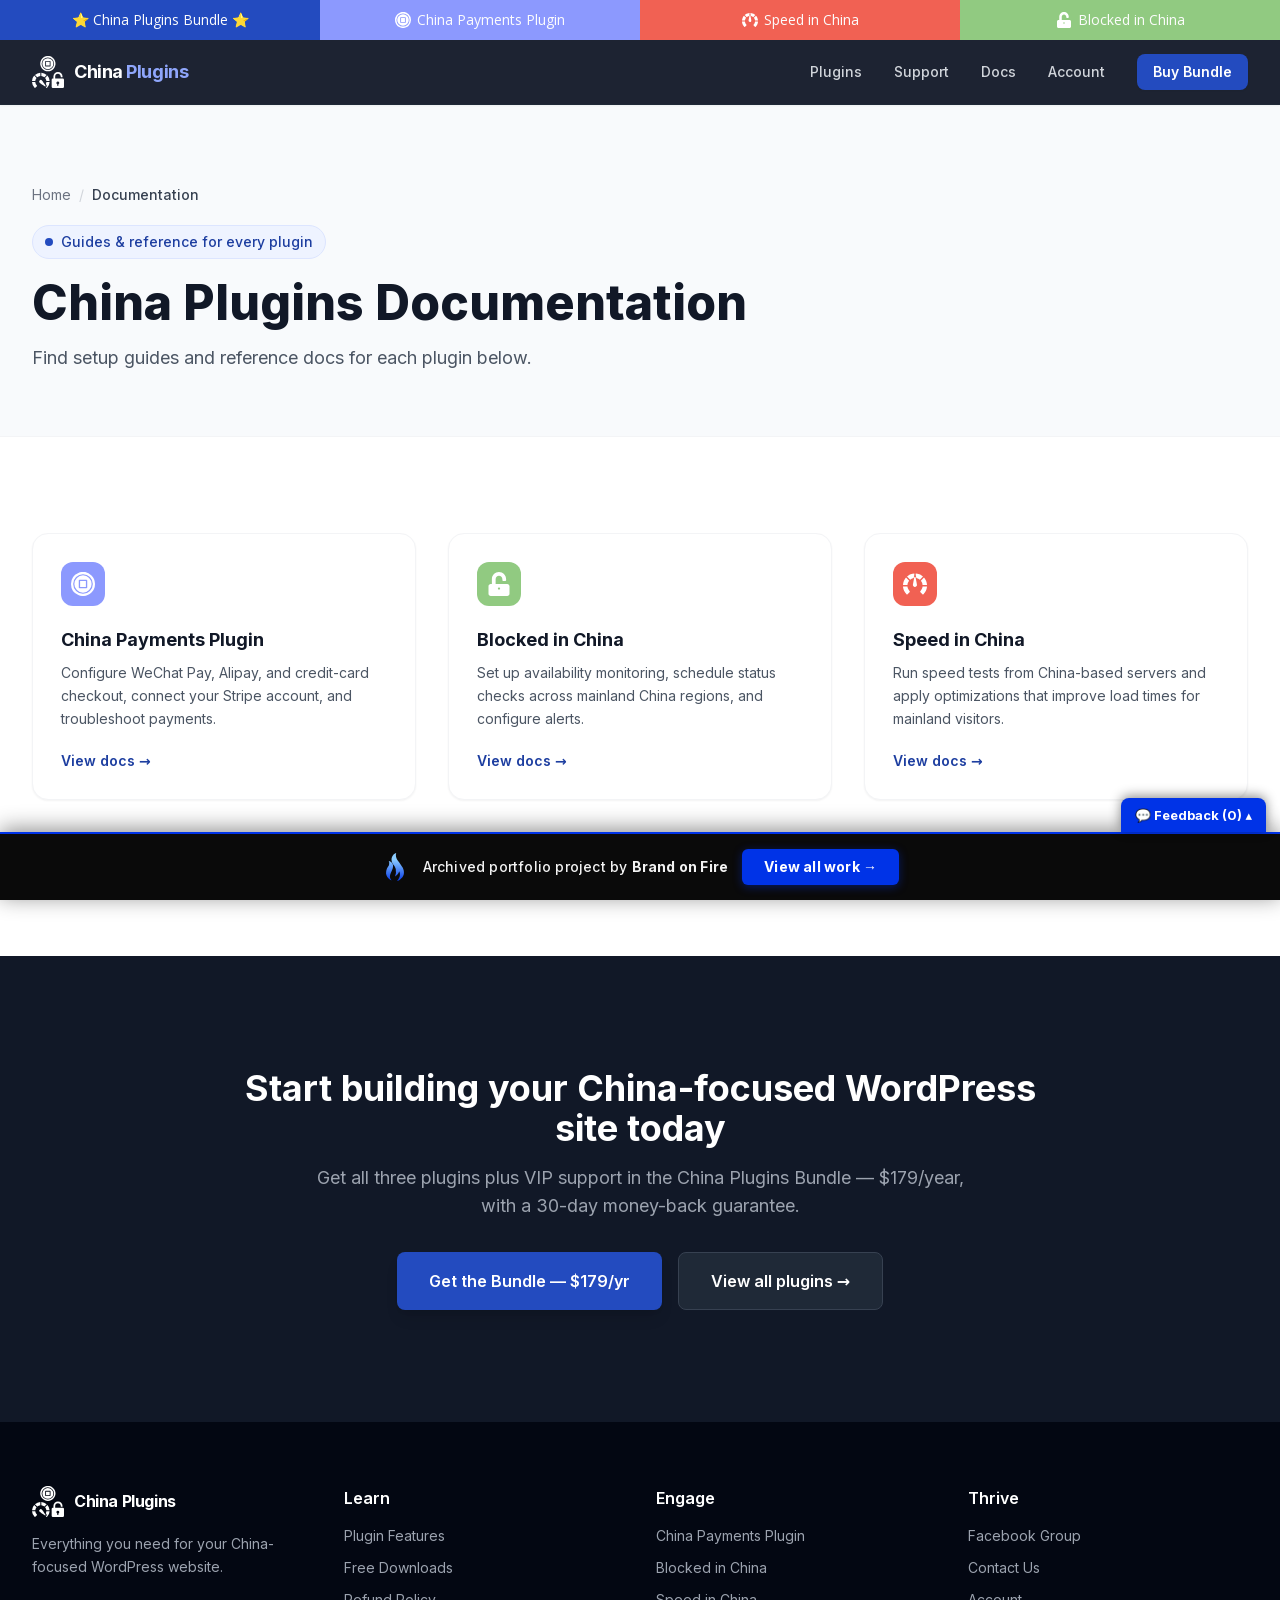
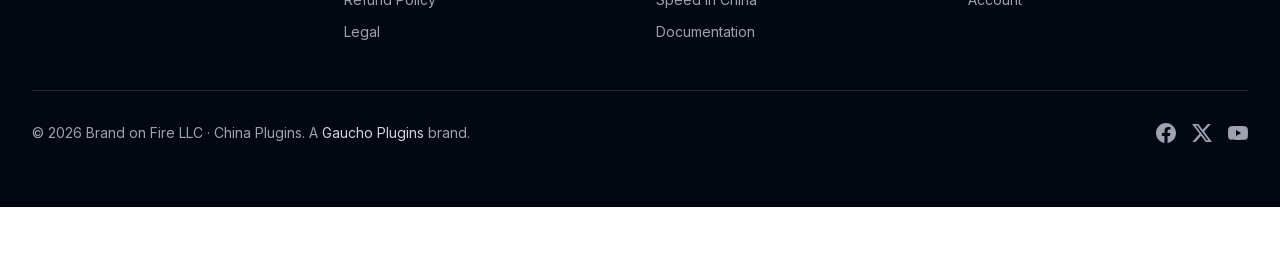
==== commit 7b273b82: "Add feedback comment widget to portfolio bar" ====
--- a/docs/index.html
+++ b/docs/index.html
@@ -1,14 +1,16 @@
-<!doctype html><html lang="en" class="scroll-smooth" data-bofp="0"><head><meta charset="utf-8"><link rel="icon" href="/assets/img/china-plugins-icon.svg" type="image/svg+xml"><link rel="apple-touch-icon" href="/assets/img/china-plugins-icon.svg"><meta name="viewport" content="width=device-width, initial-scale=1"><title>Documentation — China Plugins</title><meta name="description" content="Documentation for China Payments Plugin, Blocked in China, and Speed in China."><meta name="keywords" content="China Plugins documentation, China Payments Plugin docs, Blocked in China docs, Speed in China docs, WordPress China plugin setup"><link rel="canonical" href="/docs/"><meta property="og:type" content="website"><meta property="og:title" content="Documentation — China Plugins"><meta property="og:description" content="Setup guides and reference docs for China Payments Plugin, Blocked in China, and Speed in China."><meta property="og:url" content="/docs/"><meta property="og:site_name" content="China Plugins"><meta property="og:image" content="../_a/2f5b2069b75f.webp"><meta name="twitter:card" content="summary_large_image"><meta name="twitter:title" content="Documentation — China Plugins"><meta name="twitter:description" content="Setup guides and reference docs for each China-focused WordPress plugin."><meta name="twitter:image" content="../_a/2f5b2069b75f.webp"><link rel="stylesheet" href="../style.css"><style>[data-bofp="1"]{background-color:rgb(255, 255, 255)!important;color:rgb(31, 41, 55)!important}[data-bofp="2"]{background-color:rgba(17, 24, 39, 0.95)!important;color:rgb(31, 41, 55)!important}[data-bofp="3"]{background-color:rgb(248, 250, 252)!important;color:rgb(31, 41, 55)!important}[data-bofp="4"]{background-color:rgb(255, 255, 255)!important;color:rgb(31, 41, 55)!important}[data-bofp="5"]{background-color:rgb(17, 24, 39)!important;color:rgb(31, 41, 55)!important}[data-bofp="6"]{background-color:rgb(3, 7, 18)!important;color:rgb(156, 163, 175)!important}</style><meta name="robots" content="noindex, nofollow"><style id="bof-noform">form,form *,fieldset,fieldset *,input,textarea,select,label.fusion-form-label,.wpcf7,.wpcf7 *,.fusion-form,.fusion-form *,.fusion-contact-form,.fusion-contact-form *,.elementor-form,.elementor-form *,.gform_wrapper,.gform_wrapper *,[class*="contact-form"],[class*="contact-form"] *,[id*="contact-form"],[id*="contact-form"] *{pointer-events:none!important;cursor:default!important;-webkit-user-select:none!important;user-select:none!important}</style></head><body class="font-sans text-gray-800 bg-white antialiased" data-bofp="1"><div class="gp-strip"><a href="../index.html" class="gp-s-bundle active">⭐ China Plugins Bundle ⭐</a><a class="gp-s-cpp"><span class="gp-icon"><svg xmlns="http://www.w3.org/2000/svg" viewBox="0 0 55 55"><path fill="#fff" d="M16.8,52.84A27.53,27.53,0,0,1,0,27.5,27.53,27.53,0,0,1,16.8,2.17,27.43,27.43,0,0,1,46.94,8.06a27.47,27.47,0,0,1,0,38.88,27.68,27.68,0,0,1-8.75,5.9,27.58,27.58,0,0,1-21.4,0ZM5,27.5A22.5,22.5,0,1,0,27.5,5,22.52,22.52,0,0,0,5,27.5Zm2.68,0A19.82,19.82,0,1,1,27.5,47.32,19.84,19.84,0,0,1,7.68,27.5Zm10.11-7.88V35.38a1.84,1.84,0,0,0,1.83,1.84H35.38a1.85,1.85,0,0,0,1.84-1.84V19.62a1.85,1.85,0,0,0-1.84-1.84H19.62a1.85,1.85,0,0,0-1.84,1.84h0Zm3.08,14.51V20.87H34.13V34.13Z"></path></svg></span>China Payments Plugin</a><a class="gp-s-sic"><span class="gp-icon"><svg xmlns="http://www.w3.org/2000/svg" viewBox="0 0 75 66"><path fill="#fff" d="M12.547,66a1.055,1.055,0,0,1-.2-.02c-.569-.112-.649-.19-1.17-.7L11,65.116a44.951,44.951,0,0,1-7.673-10.9A34.6,34.6,0,0,1,.5,44.948,37.281,37.281,0,0,1,0,40.433H13.87a24.984,24.984,0,0,0,2.054,7.8,32.464,32.464,0,0,0,4.985,7.153,3.564,3.564,0,0,1,.453,1.259,2.631,2.631,0,0,1-.211,1.2l-7.643,7.767A1.607,1.607,0,0,1,12.547,66Zm50-.01a1.7,1.7,0,0,1-1.039-.484L53.848,57.84a2.621,2.621,0,0,1-.211-1.2,3.552,3.552,0,0,1,.453-1.259,32.411,32.411,0,0,0,4.985-7.153,25.185,25.185,0,0,0,2.054-7.8H75v.01a37.9,37.9,0,0,1-.5,4.5,34.6,34.6,0,0,1-2.831,9.27A44.952,44.952,0,0,1,64,65.116c-.11.106-.2.2-.282.277a1.442,1.442,0,0,1-1.029.586A1.027,1.027,0,0,1,62.542,65.99ZM75,35.889H61.069a23.519,23.519,0,0,0-1.48-6.754,29.844,29.844,0,0,0-3.806-6.386L65.57,12.741l.008.008a36.554,36.554,0,0,1,2.386,2.98,36.3,36.3,0,0,1,4.162,7.328A49.716,49.716,0,0,1,75,35.888Zm-61.069,0H0v-.006A49.8,49.8,0,0,1,2.874,23.056a36.315,36.315,0,0,1,4.162-7.328A35.609,35.609,0,0,1,9.43,12.741l9.788,10.008a29.714,29.714,0,0,0-3.806,6.386,23.751,23.751,0,0,0-1.48,6.753Zm8.487-16.271h0L12.6,9.64l.015-.012a79.218,79.218,0,0,1,6.541-4.654A30.831,30.831,0,0,1,23.9,2.64,38.621,38.621,0,0,1,29.85.829,53.184,53.184,0,0,1,35.378,0V4.8a4.075,4.075,0,0,0-.3.921c-.03.157-.751,3.892-1.642,8.6a18.535,18.535,0,0,0-4.528,1.214,31.123,31.123,0,0,0-6.494,4.083Zm30.241,0h0a31.148,31.148,0,0,0-6.495-4.083,18.493,18.493,0,0,0-4.4-1.2C40.8,9.557,40.007,5.809,40,5.771a4.157,4.157,0,0,0-.3-1.078V0h.016a53.828,53.828,0,0,1,5.512.828A38.585,38.585,0,0,1,51.179,2.64a30.8,30.8,0,0,1,4.743,2.333A79.869,79.869,0,0,1,62.477,9.64L52.66,19.618Z"></path><path fill="#fff" d="M24.431,24.4a2.1,2.1,0,0,0,.485-1.524,3.069,3.069,0,0,0-.5-1.326S11.9,2.959,10.866,1.926A6.775,6.775,0,0,0,9.183.6S4.41-1.286,1.672,1.639.382,8.481.382,8.481s-.011.42,1.348,2.2,19.79,13.7,19.79,13.7a3.088,3.088,0,0,0,1.349.592A2.1,2.1,0,0,0,24.431,24.4Z" transform="translate(37.287 44.82) rotate(-135)"></path></svg></span>Speed in China</a><a class="gp-s-bic"><span class="gp-icon"><svg xmlns="http://www.w3.org/2000/svg" viewBox="0 0 448 512"><path fill="#fff" d="M400 256H152V152.9c0-39.6 31.7-72.5 71.3-72.9 40-.4 72.7 32.1 72.7 72v16c0 13.3 10.7 24 24 24h32c13.3 0 24-10.7 24-24v-16C376 68 307.5 0 223.5 0 139.5 0 72 68 72 152v104H48c-26.5 0-48 21.5-48 48v160c0 26.5 21.5 48 48 48h352c26.5 0 48-21.5 48-48V304c0-26.5-21.5-48-48-48zm-176 120c-13.3 0-24-10.7-24-24s10.7-24 24-24 24 10.7 24 24-10.7 24-24 24z"></path></svg></span>Blocked in China</a></div><header class="sticky top-0 z-50 bg-gray-900/95 backdrop-blur-sm border-b border-gray-800 shadow-sm" data-bofp="2"><nav class="max-w-7xl mx-auto px-4 sm:px-6 lg:px-8"><div class="flex items-center justify-between h-16"><a href="../index.html" class="flex items-center gap-2.5" aria-label="China Plugins home"><img src="../_a/6067b7dea1ad.svg" alt="China Plugins" class="w-8 h-8" decoding="sync"><span class="text-lg font-bold text-white tracking-tight">China <span class="text-brand-300">Plugins</span></span></a><div class="hidden md:flex items-center gap-8"><a href="../plugins/index.html" class="text-sm font-medium text-gray-300 hover:text-brand-300 transition-colors">Plugins</a><a href="../support/index.html" class="text-sm font-medium text-gray-300 hover:text-brand-300 transition-colors">Support</a><a href="../docs/index.html" class="text-sm font-medium text-gray-300 hover:text-brand-300 transition-colors">Docs</a><a target="_blank" rel="noopener" class="text-sm font-medium text-gray-300 hover:text-brand-300 transition-colors">Account</a><a href="#" class="buy-bundle inline-flex items-center px-4 py-2 bg-brand-500 text-white text-sm font-semibold rounded-lg hover:bg-brand-600 transition-colors shadow-sm">Buy Bundle</a></div><button id="mobile-menu-btn" class="md:hidden p-2 text-gray-300 hover:text-brand-300" aria-label="Toggle menu"><svg class="w-6 h-6" fill="none" stroke="currentColor" viewBox="0 0 24 24"><path stroke-linecap="round" stroke-linejoin="round" stroke-width="2" d="M4 6h16M4 12h16M4 18h16"></path></svg></button></div><div id="mobile-menu" class="hidden md:hidden pb-4"><div class="flex flex-col gap-3"><a href="../plugins/index.html" class="text-sm font-medium text-gray-300 hover:text-brand-300 py-1">Plugins</a><a href="../support/index.html" class="text-sm font-medium text-gray-300 hover:text-brand-300 py-1">Support</a><a href="../docs/index.html" class="text-sm font-medium text-gray-300 hover:text-brand-300 py-1">Docs</a><a target="_blank" rel="noopener" class="text-sm font-medium text-gray-300 hover:text-brand-300 py-1">Account</a><a href="#" class="buy-bundle inline-flex items-center justify-center w-full px-4 py-2 bg-brand-500 text-white text-sm font-semibold rounded-lg mt-2">Buy Bundle</a></div></div></nav></header><main><section class="bg-surface-50 border-b border-gray-100 pt-14 pb-12 lg:pt-20 lg:pb-16" data-bofp="3"><div class="max-w-7xl mx-auto px-4 sm:px-6 lg:px-8"><nav class="flex items-center gap-2 text-sm text-gray-500 mb-5" aria-label="Breadcrumb"><a href="../index.html" class="hover:text-brand-600 transition-colors">Home</a><span class="text-gray-300">/</span><span class="text-gray-700 font-medium">Documentation</span></nav><p class="inline-flex items-center gap-2 px-3 py-1.5 bg-brand-50 rounded-full text-sm font-medium text-brand-600 mb-5 border border-brand-100"><span class="w-2 h-2 rounded-full bg-brand-500 pulse-dot"></span>Guides &amp; reference for every plugin</p><h1 class="text-3xl sm:text-4xl lg:text-5xl font-extrabold text-gray-900 leading-tight mb-4">China Plugins Documentation</h1><p class="text-lg text-gray-600 max-w-2xl leading-relaxed">Find setup guides and reference docs for each plugin below.</p></div></section><section class="py-16 lg:py-24 bg-white" data-bofp="4"><div class="max-w-7xl mx-auto px-4 sm:px-6 lg:px-8"><div class="grid lg:grid-cols-3 gap-8"><a target="_blank" rel="noopener" class="group bg-white rounded-2xl border border-gray-100 card-hover shadow-sm p-7 flex flex-col"><span class="w-11 h-11 rounded-xl flex items-center justify-center mb-5" style="background:#8C99FE"><svg class="w-6 h-6" fill="#fff" viewBox="0 0 55 55"><path fill="#fff" d="M16.8,52.84A27.53,27.53,0,0,1,0,27.5,27.53,27.53,0,0,1,16.8,2.17,27.43,27.43,0,0,1,46.94,8.06a27.47,27.47,0,0,1,0,38.88,27.68,27.68,0,0,1-8.75,5.9,27.58,27.58,0,0,1-21.4,0ZM5,27.5A22.5,22.5,0,1,0,27.5,5,22.52,22.52,0,0,0,5,27.5Zm2.68,0A19.82,19.82,0,1,1,27.5,47.32,19.84,19.84,0,0,1,7.68,27.5Zm10.11-7.88V35.38a1.84,1.84,0,0,0,1.83,1.84H35.38a1.85,1.85,0,0,0,1.84-1.84V19.62a1.85,1.85,0,0,0-1.84-1.84H19.62a1.85,1.85,0,0,0-1.84,1.84h0Zm3.08,14.51V20.87H34.13V34.13Z"></path></svg></span><h2 class="text-lg font-bold text-gray-900 mb-2">China Payments Plugin</h2><p class="text-gray-600 text-sm leading-relaxed mb-5 flex-grow">Configure WeChat Pay, Alipay, and credit-card checkout, connect your Stripe account, and troubleshoot payments.</p><span class="text-sm font-semibold text-brand-600 group-hover:text-brand-700">View docs →</span></a><a target="_blank" rel="noopener" class="group bg-white rounded-2xl border border-gray-100 card-hover shadow-sm p-7 flex flex-col"><span class="w-11 h-11 rounded-xl flex items-center justify-center mb-5" style="background:#91CA81"><svg class="w-6 h-6" fill="#fff" viewBox="0 0 448 512"><path fill="#fff" d="M400 256H152V152.9c0-39.6 31.7-72.5 71.3-72.9 40-.4 72.7 32.1 72.7 72v16c0 13.3 10.7 24 24 24h32c13.3 0 24-10.7 24-24v-16C376 68 307.5 0 223.5 0 139.5 0 72 68 72 152v104H48c-26.5 0-48 21.5-48 48v160c0 26.5 21.5 48 48 48h352c26.5 0 48-21.5 48-48V304c0-26.5-21.5-48-48-48zm-176 120c-13.3 0-24-10.7-24-24s10.7-24 24-24 24 10.7 24 24-10.7 24-24 24z"></path></svg></span><h2 class="text-lg font-bold text-gray-900 mb-2">Blocked in China</h2><p class="text-gray-600 text-sm leading-relaxed mb-5 flex-grow">Set up availability monitoring, schedule status checks across mainland China regions, and configure alerts.</p><span class="text-sm font-semibold text-brand-600 group-hover:text-brand-700">View docs →</span></a><a target="_blank" rel="noopener" class="group bg-white rounded-2xl border border-gray-100 card-hover shadow-sm p-7 flex flex-col"><span class="w-11 h-11 rounded-xl flex items-center justify-center mb-5" style="background:#F16153"><svg class="w-6 h-6" fill="#fff" viewBox="0 0 75 66"><path fill="#fff" d="M12.547,66a1.055,1.055,0,0,1-.2-.02c-.569-.112-.649-.19-1.17-.7L11,65.116a44.951,44.951,0,0,1-7.673-10.9A34.6,34.6,0,0,1,.5,44.948,37.281,37.281,0,0,1,0,40.433H13.87a24.984,24.984,0,0,0,2.054,7.8,32.464,32.464,0,0,0,4.985,7.153,3.564,3.564,0,0,1,.453,1.259,2.631,2.631,0,0,1-.211,1.2l-7.643,7.767A1.607,1.607,0,0,1,12.547,66Zm50-.01a1.7,1.7,0,0,1-1.039-.484L53.848,57.84a2.621,2.621,0,0,1-.211-1.2,3.552,3.552,0,0,1,.453-1.259,32.411,32.411,0,0,0,4.985-7.153,25.185,25.185,0,0,0,2.054-7.8H75v.01a37.9,37.9,0,0,1-.5,4.5,34.6,34.6,0,0,1-2.831,9.27A44.952,44.952,0,0,1,64,65.116c-.11.106-.2.2-.282.277a1.442,1.442,0,0,1-1.029.586A1.027,1.027,0,0,1,62.542,65.99ZM75,35.889H61.069a23.519,23.519,0,0,0-1.48-6.754,29.844,29.844,0,0,0-3.806-6.386L65.57,12.741l.008.008a36.554,36.554,0,0,1,2.386,2.98,36.3,36.3,0,0,1,4.162,7.328A49.716,49.716,0,0,1,75,35.888Zm-61.069,0H0v-.006A49.8,49.8,0,0,1,2.874,23.056a36.315,36.315,0,0,1,4.162-7.328A35.609,35.609,0,0,1,9.43,12.741l9.788,10.008a29.714,29.714,0,0,0-3.806,6.386,23.751,23.751,0,0,0-1.48,6.753Zm8.487-16.271h0L12.6,9.64l.015-.012a79.218,79.218,0,0,1,6.541-4.654A30.831,30.831,0,0,1,23.9,2.64,38.621,38.621,0,0,1,29.85.829,53.184,53.184,0,0,1,35.378,0V4.8a4.075,4.075,0,0,0-.3.921c-.03.157-.751,3.892-1.642,8.6a18.535,18.535,0,0,0-4.528,1.214,31.123,31.123,0,0,0-6.494,4.083Zm30.241,0h0a31.148,31.148,0,0,0-6.495-4.083,18.493,18.493,0,0,0-4.4-1.2C40.8,9.557,40.007,5.809,40,5.771a4.157,4.157,0,0,0-.3-1.078V0h.016a53.828,53.828,0,0,1,5.512.828A38.585,38.585,0,0,1,51.179,2.64a30.8,30.8,0,0,1,4.743,2.333A79.869,79.869,0,0,1,62.477,9.64L52.66,19.618Z"></path><path fill="#fff" d="M24.431,24.4a2.1,2.1,0,0,0,.485-1.524,3.069,3.069,0,0,0-.5-1.326S11.9,2.959,10.866,1.926A6.775,6.775,0,0,0,9.183.6S4.41-1.286,1.672,1.639.382,8.481.382,8.481s-.011.42,1.348,2.2,19.79,13.7,19.79,13.7a3.088,3.088,0,0,0,1.349.592A2.1,2.1,0,0,0,24.431,24.4Z" transform="translate(37.287 44.82) rotate(-135)"></path></svg></span><h2 class="text-lg font-bold text-gray-900 mb-2">Speed in China</h2><p class="text-gray-600 text-sm leading-relaxed mb-5 flex-grow">Run speed tests from China-based servers and apply optimizations that improve load times for mainland visitors.</p><span class="text-sm font-semibold text-brand-600 group-hover:text-brand-700">View docs →</span></a></div><p class="text-center text-sm text-gray-500 mt-10">Can't find what you need? <a href="../support/index.html" class="font-semibold text-brand-600 hover:text-brand-700">Contact support →</a></p></div></section><section class="py-20 lg:py-28 bg-gray-900" data-bofp="5"><div class="max-w-4xl mx-auto px-4 sm:px-6 lg:px-8 text-center"><h2 class="text-3xl sm:text-4xl font-bold text-white mb-4">Start building your China-focused WordPress site today</h2><p class="text-lg text-gray-400 mb-8 max-w-2xl mx-auto">Get all three plugins plus VIP support in the China Plugins Bundle — $179/year, with a 30-day money-back guarantee.</p><div class="flex flex-col sm:flex-row gap-4 justify-center"><a href="#" class="buy-bundle inline-flex items-center justify-center px-8 py-4 bg-brand-500 text-white font-semibold rounded-lg hover:bg-brand-600 transition-colors shadow-lg text-base">Get the Bundle — $179/yr</a><a href="../plugins/index.html" class="inline-flex items-center justify-center px-8 py-4 bg-gray-800 text-white font-semibold rounded-lg hover:bg-gray-700 transition-colors border border-gray-700 text-base">View all plugins →</a></div></div></section></main><footer class="bg-gray-950 text-gray-400 py-16" data-bofp="6"><div class="max-w-7xl mx-auto px-4 sm:px-6 lg:px-8"><div class="grid sm:grid-cols-2 lg:grid-cols-4 gap-8 mb-12"><div class="sm:col-span-2 lg:col-span-1"><div class="flex items-center gap-2.5 mb-4"><img src="../_a/6067b7dea1ad.svg" alt="China Plugins" class="w-8 h-8" decoding="sync"><span class="text-base font-bold text-white tracking-tight">China Plugins</span></div><p class="text-sm leading-relaxed">Everything you need for your China-focused WordPress website.</p></div><div><h4 class="text-white font-semibold mb-4">Learn</h4><ul class="space-y-3 text-sm"><li><a href="../plugins/index.html" class="hover:text-brand-300 transition-colors">Plugin Features</a></li><li><a href="../free-downloads/index.html" class="hover:text-brand-300 transition-colors">Free Downloads</a></li><li><a target="_blank" rel="noopener" class="hover:text-brand-300 transition-colors">Refund Policy</a></li><li><a href="../legal/index.html" class="hover:text-brand-300 transition-colors">Legal</a></li></ul></div><div><h4 class="text-white font-semibold mb-4">Engage</h4><ul class="space-y-3 text-sm"><li><a target="_blank" rel="noopener" class="hover:text-brand-300 transition-colors">China Payments Plugin</a></li><li><a target="_blank" rel="noopener" class="hover:text-brand-300 transition-colors">Blocked in China</a></li><li><a target="_blank" rel="noopener" class="hover:text-brand-300 transition-colors">Speed in China</a></li><li><a href="../docs/index.html" class="hover:text-brand-300 transition-colors">Documentation</a></li></ul></div><div><h4 class="text-white font-semibold mb-4">Thrive</h4><ul class="space-y-3 text-sm"><li><a target="_blank" rel="noopener" class="hover:text-brand-300 transition-colors">Facebook Group</a></li><li><a href="../support/index.html" class="hover:text-brand-300 transition-colors">Contact Us</a></li><li><a target="_blank" rel="noopener" class="hover:text-brand-300 transition-colors">Account</a></li></ul></div></div><div class="border-t border-gray-800 pt-8 flex flex-col sm:flex-row items-center justify-between gap-4 text-sm"><p>© 2026 Brand on Fire LLC · China Plugins. A <a target="_blank" rel="noopener" class="text-gray-300 hover:text-brand-300">Gaucho Plugins</a> brand.</p><div class="flex items-center gap-4"><a target="_blank" rel="noopener" aria-label="Facebook" class="hover:text-brand-300 transition-colors"><svg class="w-5 h-5" fill="currentColor" viewBox="0 0 24 24"><path d="M24 12.07C24 5.4 18.63 0 12 0S0 5.4 0 12.07c0 6.03 4.39 11.03 10.13 11.93v-8.44H7.08v-3.49h3.05V9.41c0-3.02 1.79-4.69 4.53-4.69 1.31 0 2.68.24 2.68.24v2.97h-1.51c-1.49 0-1.96.93-1.96 1.89v2.25h3.33l-.53 3.49h-2.8v8.44C19.61 23.1 24 18.1 24 12.07z"></path></svg></a><a target="_blank" rel="noopener" aria-label="X" class="hover:text-brand-300 transition-colors"><svg class="w-5 h-5" fill="currentColor" viewBox="0 0 24 24"><path d="M18.9 1.15h3.68l-8.04 9.19L24 22.85h-7.41l-5.8-7.58-6.64 7.58H.46l8.6-9.83L0 1.15h7.6l5.24 6.93 6.06-6.93zm-1.29 19.5h2.04L6.49 3.24H4.3L17.61 20.65z"></path></svg></a><a target="_blank" rel="noopener" aria-label="YouTube" class="hover:text-brand-300 transition-colors"><svg class="w-5 h-5" fill="currentColor" viewBox="0 0 24 24"><path d="M23.5 6.2a3.02 3.02 0 00-2.12-2.14C19.5 3.55 12 3.55 12 3.55s-7.5 0-9.38.51A3.02 3.02 0 00.5 6.2C0 8.07 0 12 0 12s0 3.93.5 5.8a3.02 3.02 0 002.12 2.14c1.88.51 9.38.51 9.38.51s7.5 0 9.38-.51a3.02 3.02 0 002.12-2.14C24 15.93 24 12 24 12s0-3.93-.5-5.8zM9.6 15.6V8.4l6.2 3.6-6.2 3.6z"></path></svg></a></div></div></div></footer><div class="fomo-popup" role="status" aria-live="polite"></div><!-- bof-portfolio-bar --><a href="https://brandonfire.com/portfolio/" id="bof-portfolio-bar" rel="noopener" style="position:fixed;left:0;right:0;bottom:0;z-index:2147483647;display:flex;align-items:center;justify-content:center;gap:14px;flex-wrap:wrap;background:#0a0a0a;color:#ffffff !important;font-family:Inter,-apple-system,BlinkMacSystemFont,'Segoe UI',Roboto,Helvetica,Arial,sans-serif;font-size:14px;font-weight:500;line-height:1;letter-spacing:.2px;padding:15px 18px;text-decoration:none !important;box-shadow:0 -3px 22px rgba(0,0,0,.45);border-top:2px solid #0033e7;box-sizing:border-box;"><img src="[data-uri]" alt="" width="28" height="28" style="display:block;flex:0 0 auto;width:28px;height:28px;"><span style="opacity:.95;color:#fff;">Archived portfolio project by <strong style="font-weight:700;color:#fff;">Brand&nbsp;on&nbsp;Fire</strong></span><span style="background:#0033e7;color:#fff;padding:11px 22px;border-radius:6px;font-weight:700;font-size:14px;white-space:nowrap;box-shadow:0 2px 10px rgba(0,51,231,.4);">View&nbsp;all&nbsp;work&nbsp;&rarr;</span></a><script>(function(){function p(){var b=document.getElementById("bof-portfolio-bar");if(b&&document.body)document.body.style.setProperty("padding-bottom",b.offsetHeight+"px","important");}if(document.readyState!=="loading")p();else document.addEventListener("DOMContentLoaded",p);window.addEventListener("resize",p);})();</script><script>/* Brand on Fire portfolio feedback collector. All portfolio sites share one origin
-   (brand-on-fire.github.io) so localStorage is SHARED — comments pool in one place across every site.
-   Rendered in a SHADOW DOM so the host site's CSS can't bleed in and its `pointer-events:none` form-
-   disable rule can't kill the textarea. "Export all" copies everything to the clipboard. Zero backend. */
+<!doctype html><html lang="en" class="scroll-smooth" data-bofp="0"><head><meta charset="utf-8"><link rel="icon" href="/assets/img/china-plugins-icon.svg" type="image/svg+xml"><link rel="apple-touch-icon" href="/assets/img/china-plugins-icon.svg"><meta name="viewport" content="width=device-width, initial-scale=1"><title>Documentation — China Plugins</title><meta name="description" content="Documentation for China Payments Plugin, Blocked in China, and Speed in China."><meta name="keywords" content="China Plugins documentation, China Payments Plugin docs, Blocked in China docs, Speed in China docs, WordPress China plugin setup"><link rel="canonical" href="/docs/"><meta property="og:type" content="website"><meta property="og:title" content="Documentation — China Plugins"><meta property="og:description" content="Setup guides and reference docs for China Payments Plugin, Blocked in China, and Speed in China."><meta property="og:url" content="/docs/"><meta property="og:site_name" content="China Plugins"><meta property="og:image" content="../_a/2f5b2069b75f.webp"><meta name="twitter:card" content="summary_large_image"><meta name="twitter:title" content="Documentation — China Plugins"><meta name="twitter:description" content="Setup guides and reference docs for each China-focused WordPress plugin."><meta name="twitter:image" content="../_a/2f5b2069b75f.webp"><link rel="stylesheet" href="../style.css"><style>[data-bofp="1"]{background-color:rgb(255, 255, 255)!important;color:rgb(31, 41, 55)!important}[data-bofp="2"]{background-color:rgba(17, 24, 39, 0.95)!important;color:rgb(31, 41, 55)!important}[data-bofp="3"]{background-color:rgb(248, 250, 252)!important;color:rgb(31, 41, 55)!important}[data-bofp="4"]{background-color:rgb(255, 255, 255)!important;color:rgb(31, 41, 55)!important}[data-bofp="5"]{background-color:rgb(17, 24, 39)!important;color:rgb(31, 41, 55)!important}[data-bofp="6"]{background-color:rgb(3, 7, 18)!important;color:rgb(156, 163, 175)!important}</style><meta name="robots" content="noindex, nofollow"><style id="bof-noform">form,form *,fieldset,fieldset *,input,textarea,select,label.fusion-form-label,.wpcf7,.wpcf7 *,.fusion-form,.fusion-form *,.fusion-contact-form,.fusion-contact-form *,.elementor-form,.elementor-form *,.gform_wrapper,.gform_wrapper *,[class*="contact-form"],[class*="contact-form"] *,[id*="contact-form"],[id*="contact-form"] *{pointer-events:none!important;cursor:default!important;-webkit-user-select:none!important;user-select:none!important}</style></head><body class="font-sans text-gray-800 bg-white antialiased" data-bofp="1"><div class="gp-strip"><a href="../index.html" class="gp-s-bundle active">⭐ China Plugins Bundle ⭐</a><a class="gp-s-cpp"><span class="gp-icon"><svg xmlns="http://www.w3.org/2000/svg" viewBox="0 0 55 55"><path fill="#fff" d="M16.8,52.84A27.53,27.53,0,0,1,0,27.5,27.53,27.53,0,0,1,16.8,2.17,27.43,27.43,0,0,1,46.94,8.06a27.47,27.47,0,0,1,0,38.88,27.68,27.68,0,0,1-8.75,5.9,27.58,27.58,0,0,1-21.4,0ZM5,27.5A22.5,22.5,0,1,0,27.5,5,22.52,22.52,0,0,0,5,27.5Zm2.68,0A19.82,19.82,0,1,1,27.5,47.32,19.84,19.84,0,0,1,7.68,27.5Zm10.11-7.88V35.38a1.84,1.84,0,0,0,1.83,1.84H35.38a1.85,1.85,0,0,0,1.84-1.84V19.62a1.85,1.85,0,0,0-1.84-1.84H19.62a1.85,1.85,0,0,0-1.84,1.84h0Zm3.08,14.51V20.87H34.13V34.13Z"></path></svg></span>China Payments Plugin</a><a class="gp-s-sic"><span class="gp-icon"><svg xmlns="http://www.w3.org/2000/svg" viewBox="0 0 75 66"><path fill="#fff" d="M12.547,66a1.055,1.055,0,0,1-.2-.02c-.569-.112-.649-.19-1.17-.7L11,65.116a44.951,44.951,0,0,1-7.673-10.9A34.6,34.6,0,0,1,.5,44.948,37.281,37.281,0,0,1,0,40.433H13.87a24.984,24.984,0,0,0,2.054,7.8,32.464,32.464,0,0,0,4.985,7.153,3.564,3.564,0,0,1,.453,1.259,2.631,2.631,0,0,1-.211,1.2l-7.643,7.767A1.607,1.607,0,0,1,12.547,66Zm50-.01a1.7,1.7,0,0,1-1.039-.484L53.848,57.84a2.621,2.621,0,0,1-.211-1.2,3.552,3.552,0,0,1,.453-1.259,32.411,32.411,0,0,0,4.985-7.153,25.185,25.185,0,0,0,2.054-7.8H75v.01a37.9,37.9,0,0,1-.5,4.5,34.6,34.6,0,0,1-2.831,9.27A44.952,44.952,0,0,1,64,65.116c-.11.106-.2.2-.282.277a1.442,1.442,0,0,1-1.029.586A1.027,1.027,0,0,1,62.542,65.99ZM75,35.889H61.069a23.519,23.519,0,0,0-1.48-6.754,29.844,29.844,0,0,0-3.806-6.386L65.57,12.741l.008.008a36.554,36.554,0,0,1,2.386,2.98,36.3,36.3,0,0,1,4.162,7.328A49.716,49.716,0,0,1,75,35.888Zm-61.069,0H0v-.006A49.8,49.8,0,0,1,2.874,23.056a36.315,36.315,0,0,1,4.162-7.328A35.609,35.609,0,0,1,9.43,12.741l9.788,10.008a29.714,29.714,0,0,0-3.806,6.386,23.751,23.751,0,0,0-1.48,6.753Zm8.487-16.271h0L12.6,9.64l.015-.012a79.218,79.218,0,0,1,6.541-4.654A30.831,30.831,0,0,1,23.9,2.64,38.621,38.621,0,0,1,29.85.829,53.184,53.184,0,0,1,35.378,0V4.8a4.075,4.075,0,0,0-.3.921c-.03.157-.751,3.892-1.642,8.6a18.535,18.535,0,0,0-4.528,1.214,31.123,31.123,0,0,0-6.494,4.083Zm30.241,0h0a31.148,31.148,0,0,0-6.495-4.083,18.493,18.493,0,0,0-4.4-1.2C40.8,9.557,40.007,5.809,40,5.771a4.157,4.157,0,0,0-.3-1.078V0h.016a53.828,53.828,0,0,1,5.512.828A38.585,38.585,0,0,1,51.179,2.64a30.8,30.8,0,0,1,4.743,2.333A79.869,79.869,0,0,1,62.477,9.64L52.66,19.618Z"></path><path fill="#fff" d="M24.431,24.4a2.1,2.1,0,0,0,.485-1.524,3.069,3.069,0,0,0-.5-1.326S11.9,2.959,10.866,1.926A6.775,6.775,0,0,0,9.183.6S4.41-1.286,1.672,1.639.382,8.481.382,8.481s-.011.42,1.348,2.2,19.79,13.7,19.79,13.7a3.088,3.088,0,0,0,1.349.592A2.1,2.1,0,0,0,24.431,24.4Z" transform="translate(37.287 44.82) rotate(-135)"></path></svg></span>Speed in China</a><a class="gp-s-bic"><span class="gp-icon"><svg xmlns="http://www.w3.org/2000/svg" viewBox="0 0 448 512"><path fill="#fff" d="M400 256H152V152.9c0-39.6 31.7-72.5 71.3-72.9 40-.4 72.7 32.1 72.7 72v16c0 13.3 10.7 24 24 24h32c13.3 0 24-10.7 24-24v-16C376 68 307.5 0 223.5 0 139.5 0 72 68 72 152v104H48c-26.5 0-48 21.5-48 48v160c0 26.5 21.5 48 48 48h352c26.5 0 48-21.5 48-48V304c0-26.5-21.5-48-48-48zm-176 120c-13.3 0-24-10.7-24-24s10.7-24 24-24 24 10.7 24 24-10.7 24-24 24z"></path></svg></span>Blocked in China</a></div><header class="sticky top-0 z-50 bg-gray-900/95 backdrop-blur-sm border-b border-gray-800 shadow-sm" data-bofp="2"><nav class="max-w-7xl mx-auto px-4 sm:px-6 lg:px-8"><div class="flex items-center justify-between h-16"><a href="../index.html" class="flex items-center gap-2.5" aria-label="China Plugins home"><img src="../_a/6067b7dea1ad.svg" alt="China Plugins" class="w-8 h-8" decoding="sync"><span class="text-lg font-bold text-white tracking-tight">China <span class="text-brand-300">Plugins</span></span></a><div class="hidden md:flex items-center gap-8"><a href="../plugins/index.html" class="text-sm font-medium text-gray-300 hover:text-brand-300 transition-colors">Plugins</a><a href="../support/index.html" class="text-sm font-medium text-gray-300 hover:text-brand-300 transition-colors">Support</a><a href="../docs/index.html" class="text-sm font-medium text-gray-300 hover:text-brand-300 transition-colors">Docs</a><a target="_blank" rel="noopener" class="text-sm font-medium text-gray-300 hover:text-brand-300 transition-colors">Account</a><a href="#" class="buy-bundle inline-flex items-center px-4 py-2 bg-brand-500 text-white text-sm font-semibold rounded-lg hover:bg-brand-600 transition-colors shadow-sm">Buy Bundle</a></div><button id="mobile-menu-btn" class="md:hidden p-2 text-gray-300 hover:text-brand-300" aria-label="Toggle menu"><svg class="w-6 h-6" fill="none" stroke="currentColor" viewBox="0 0 24 24"><path stroke-linecap="round" stroke-linejoin="round" stroke-width="2" d="M4 6h16M4 12h16M4 18h16"></path></svg></button></div><div id="mobile-menu" class="hidden md:hidden pb-4"><div class="flex flex-col gap-3"><a href="../plugins/index.html" class="text-sm font-medium text-gray-300 hover:text-brand-300 py-1">Plugins</a><a href="../support/index.html" class="text-sm font-medium text-gray-300 hover:text-brand-300 py-1">Support</a><a href="../docs/index.html" class="text-sm font-medium text-gray-300 hover:text-brand-300 py-1">Docs</a><a target="_blank" rel="noopener" class="text-sm font-medium text-gray-300 hover:text-brand-300 py-1">Account</a><a href="#" class="buy-bundle inline-flex items-center justify-center w-full px-4 py-2 bg-brand-500 text-white text-sm font-semibold rounded-lg mt-2">Buy Bundle</a></div></div></nav></header><main><section class="bg-surface-50 border-b border-gray-100 pt-14 pb-12 lg:pt-20 lg:pb-16" data-bofp="3"><div class="max-w-7xl mx-auto px-4 sm:px-6 lg:px-8"><nav class="flex items-center gap-2 text-sm text-gray-500 mb-5" aria-label="Breadcrumb"><a href="../index.html" class="hover:text-brand-600 transition-colors">Home</a><span class="text-gray-300">/</span><span class="text-gray-700 font-medium">Documentation</span></nav><p class="inline-flex items-center gap-2 px-3 py-1.5 bg-brand-50 rounded-full text-sm font-medium text-brand-600 mb-5 border border-brand-100"><span class="w-2 h-2 rounded-full bg-brand-500 pulse-dot"></span>Guides &amp; reference for every plugin</p><h1 class="text-3xl sm:text-4xl lg:text-5xl font-extrabold text-gray-900 leading-tight mb-4">China Plugins Documentation</h1><p class="text-lg text-gray-600 max-w-2xl leading-relaxed">Find setup guides and reference docs for each plugin below.</p></div></section><section class="py-16 lg:py-24 bg-white" data-bofp="4"><div class="max-w-7xl mx-auto px-4 sm:px-6 lg:px-8"><div class="grid lg:grid-cols-3 gap-8"><a target="_blank" rel="noopener" class="group bg-white rounded-2xl border border-gray-100 card-hover shadow-sm p-7 flex flex-col"><span class="w-11 h-11 rounded-xl flex items-center justify-center mb-5" style="background:#8C99FE"><svg class="w-6 h-6" fill="#fff" viewBox="0 0 55 55"><path fill="#fff" d="M16.8,52.84A27.53,27.53,0,0,1,0,27.5,27.53,27.53,0,0,1,16.8,2.17,27.43,27.43,0,0,1,46.94,8.06a27.47,27.47,0,0,1,0,38.88,27.68,27.68,0,0,1-8.75,5.9,27.58,27.58,0,0,1-21.4,0ZM5,27.5A22.5,22.5,0,1,0,27.5,5,22.52,22.52,0,0,0,5,27.5Zm2.68,0A19.82,19.82,0,1,1,27.5,47.32,19.84,19.84,0,0,1,7.68,27.5Zm10.11-7.88V35.38a1.84,1.84,0,0,0,1.83,1.84H35.38a1.85,1.85,0,0,0,1.84-1.84V19.62a1.85,1.85,0,0,0-1.84-1.84H19.62a1.85,1.85,0,0,0-1.84,1.84h0Zm3.08,14.51V20.87H34.13V34.13Z"></path></svg></span><h2 class="text-lg font-bold text-gray-900 mb-2">China Payments Plugin</h2><p class="text-gray-600 text-sm leading-relaxed mb-5 flex-grow">Configure WeChat Pay, Alipay, and credit-card checkout, connect your Stripe account, and troubleshoot payments.</p><span class="text-sm font-semibold text-brand-600 group-hover:text-brand-700">View docs →</span></a><a target="_blank" rel="noopener" class="group bg-white rounded-2xl border border-gray-100 card-hover shadow-sm p-7 flex flex-col"><span class="w-11 h-11 rounded-xl flex items-center justify-center mb-5" style="background:#91CA81"><svg class="w-6 h-6" fill="#fff" viewBox="0 0 448 512"><path fill="#fff" d="M400 256H152V152.9c0-39.6 31.7-72.5 71.3-72.9 40-.4 72.7 32.1 72.7 72v16c0 13.3 10.7 24 24 24h32c13.3 0 24-10.7 24-24v-16C376 68 307.5 0 223.5 0 139.5 0 72 68 72 152v104H48c-26.5 0-48 21.5-48 48v160c0 26.5 21.5 48 48 48h352c26.5 0 48-21.5 48-48V304c0-26.5-21.5-48-48-48zm-176 120c-13.3 0-24-10.7-24-24s10.7-24 24-24 24 10.7 24 24-10.7 24-24 24z"></path></svg></span><h2 class="text-lg font-bold text-gray-900 mb-2">Blocked in China</h2><p class="text-gray-600 text-sm leading-relaxed mb-5 flex-grow">Set up availability monitoring, schedule status checks across mainland China regions, and configure alerts.</p><span class="text-sm font-semibold text-brand-600 group-hover:text-brand-700">View docs →</span></a><a target="_blank" rel="noopener" class="group bg-white rounded-2xl border border-gray-100 card-hover shadow-sm p-7 flex flex-col"><span class="w-11 h-11 rounded-xl flex items-center justify-center mb-5" style="background:#F16153"><svg class="w-6 h-6" fill="#fff" viewBox="0 0 75 66"><path fill="#fff" d="M12.547,66a1.055,1.055,0,0,1-.2-.02c-.569-.112-.649-.19-1.17-.7L11,65.116a44.951,44.951,0,0,1-7.673-10.9A34.6,34.6,0,0,1,.5,44.948,37.281,37.281,0,0,1,0,40.433H13.87a24.984,24.984,0,0,0,2.054,7.8,32.464,32.464,0,0,0,4.985,7.153,3.564,3.564,0,0,1,.453,1.259,2.631,2.631,0,0,1-.211,1.2l-7.643,7.767A1.607,1.607,0,0,1,12.547,66Zm50-.01a1.7,1.7,0,0,1-1.039-.484L53.848,57.84a2.621,2.621,0,0,1-.211-1.2,3.552,3.552,0,0,1,.453-1.259,32.411,32.411,0,0,0,4.985-7.153,25.185,25.185,0,0,0,2.054-7.8H75v.01a37.9,37.9,0,0,1-.5,4.5,34.6,34.6,0,0,1-2.831,9.27A44.952,44.952,0,0,1,64,65.116c-.11.106-.2.2-.282.277a1.442,1.442,0,0,1-1.029.586A1.027,1.027,0,0,1,62.542,65.99ZM75,35.889H61.069a23.519,23.519,0,0,0-1.48-6.754,29.844,29.844,0,0,0-3.806-6.386L65.57,12.741l.008.008a36.554,36.554,0,0,1,2.386,2.98,36.3,36.3,0,0,1,4.162,7.328A49.716,49.716,0,0,1,75,35.888Zm-61.069,0H0v-.006A49.8,49.8,0,0,1,2.874,23.056a36.315,36.315,0,0,1,4.162-7.328A35.609,35.609,0,0,1,9.43,12.741l9.788,10.008a29.714,29.714,0,0,0-3.806,6.386,23.751,23.751,0,0,0-1.48,6.753Zm8.487-16.271h0L12.6,9.64l.015-.012a79.218,79.218,0,0,1,6.541-4.654A30.831,30.831,0,0,1,23.9,2.64,38.621,38.621,0,0,1,29.85.829,53.184,53.184,0,0,1,35.378,0V4.8a4.075,4.075,0,0,0-.3.921c-.03.157-.751,3.892-1.642,8.6a18.535,18.535,0,0,0-4.528,1.214,31.123,31.123,0,0,0-6.494,4.083Zm30.241,0h0a31.148,31.148,0,0,0-6.495-4.083,18.493,18.493,0,0,0-4.4-1.2C40.8,9.557,40.007,5.809,40,5.771a4.157,4.157,0,0,0-.3-1.078V0h.016a53.828,53.828,0,0,1,5.512.828A38.585,38.585,0,0,1,51.179,2.64a30.8,30.8,0,0,1,4.743,2.333A79.869,79.869,0,0,1,62.477,9.64L52.66,19.618Z"></path><path fill="#fff" d="M24.431,24.4a2.1,2.1,0,0,0,.485-1.524,3.069,3.069,0,0,0-.5-1.326S11.9,2.959,10.866,1.926A6.775,6.775,0,0,0,9.183.6S4.41-1.286,1.672,1.639.382,8.481.382,8.481s-.011.42,1.348,2.2,19.79,13.7,19.79,13.7a3.088,3.088,0,0,0,1.349.592A2.1,2.1,0,0,0,24.431,24.4Z" transform="translate(37.287 44.82) rotate(-135)"></path></svg></span><h2 class="text-lg font-bold text-gray-900 mb-2">Speed in China</h2><p class="text-gray-600 text-sm leading-relaxed mb-5 flex-grow">Run speed tests from China-based servers and apply optimizations that improve load times for mainland visitors.</p><span class="text-sm font-semibold text-brand-600 group-hover:text-brand-700">View docs →</span></a></div><p class="text-center text-sm text-gray-500 mt-10">Can't find what you need? <a href="../support/index.html" class="font-semibold text-brand-600 hover:text-brand-700">Contact support →</a></p></div></section><section class="py-20 lg:py-28 bg-gray-900" data-bofp="5"><div class="max-w-4xl mx-auto px-4 sm:px-6 lg:px-8 text-center"><h2 class="text-3xl sm:text-4xl font-bold text-white mb-4">Start building your China-focused WordPress site today</h2><p class="text-lg text-gray-400 mb-8 max-w-2xl mx-auto">Get all three plugins plus VIP support in the China Plugins Bundle — $179/year, with a 30-day money-back guarantee.</p><div class="flex flex-col sm:flex-row gap-4 justify-center"><a href="#" class="buy-bundle inline-flex items-center justify-center px-8 py-4 bg-brand-500 text-white font-semibold rounded-lg hover:bg-brand-600 transition-colors shadow-lg text-base">Get the Bundle — $179/yr</a><a href="../plugins/index.html" class="inline-flex items-center justify-center px-8 py-4 bg-gray-800 text-white font-semibold rounded-lg hover:bg-gray-700 transition-colors border border-gray-700 text-base">View all plugins →</a></div></div></section></main><footer class="bg-gray-950 text-gray-400 py-16" data-bofp="6"><div class="max-w-7xl mx-auto px-4 sm:px-6 lg:px-8"><div class="grid sm:grid-cols-2 lg:grid-cols-4 gap-8 mb-12"><div class="sm:col-span-2 lg:col-span-1"><div class="flex items-center gap-2.5 mb-4"><img src="../_a/6067b7dea1ad.svg" alt="China Plugins" class="w-8 h-8" decoding="sync"><span class="text-base font-bold text-white tracking-tight">China Plugins</span></div><p class="text-sm leading-relaxed">Everything you need for your China-focused WordPress website.</p></div><div><h4 class="text-white font-semibold mb-4">Learn</h4><ul class="space-y-3 text-sm"><li><a href="../plugins/index.html" class="hover:text-brand-300 transition-colors">Plugin Features</a></li><li><a href="../free-downloads/index.html" class="hover:text-brand-300 transition-colors">Free Downloads</a></li><li><a target="_blank" rel="noopener" class="hover:text-brand-300 transition-colors">Refund Policy</a></li><li><a href="../legal/index.html" class="hover:text-brand-300 transition-colors">Legal</a></li></ul></div><div><h4 class="text-white font-semibold mb-4">Engage</h4><ul class="space-y-3 text-sm"><li><a target="_blank" rel="noopener" class="hover:text-brand-300 transition-colors">China Payments Plugin</a></li><li><a target="_blank" rel="noopener" class="hover:text-brand-300 transition-colors">Blocked in China</a></li><li><a target="_blank" rel="noopener" class="hover:text-brand-300 transition-colors">Speed in China</a></li><li><a href="../docs/index.html" class="hover:text-brand-300 transition-colors">Documentation</a></li></ul></div><div><h4 class="text-white font-semibold mb-4">Thrive</h4><ul class="space-y-3 text-sm"><li><a target="_blank" rel="noopener" class="hover:text-brand-300 transition-colors">Facebook Group</a></li><li><a href="../support/index.html" class="hover:text-brand-300 transition-colors">Contact Us</a></li><li><a target="_blank" rel="noopener" class="hover:text-brand-300 transition-colors">Account</a></li></ul></div></div><div class="border-t border-gray-800 pt-8 flex flex-col sm:flex-row items-center justify-between gap-4 text-sm"><p>© 2026 Brand on Fire LLC · China Plugins. A <a target="_blank" rel="noopener" class="text-gray-300 hover:text-brand-300">Gaucho Plugins</a> brand.</p><div class="flex items-center gap-4"><a target="_blank" rel="noopener" aria-label="Facebook" class="hover:text-brand-300 transition-colors"><svg class="w-5 h-5" fill="currentColor" viewBox="0 0 24 24"><path d="M24 12.07C24 5.4 18.63 0 12 0S0 5.4 0 12.07c0 6.03 4.39 11.03 10.13 11.93v-8.44H7.08v-3.49h3.05V9.41c0-3.02 1.79-4.69 4.53-4.69 1.31 0 2.68.24 2.68.24v2.97h-1.51c-1.49 0-1.96.93-1.96 1.89v2.25h3.33l-.53 3.49h-2.8v8.44C19.61 23.1 24 18.1 24 12.07z"></path></svg></a><a target="_blank" rel="noopener" aria-label="X" class="hover:text-brand-300 transition-colors"><svg class="w-5 h-5" fill="currentColor" viewBox="0 0 24 24"><path d="M18.9 1.15h3.68l-8.04 9.19L24 22.85h-7.41l-5.8-7.58-6.64 7.58H.46l8.6-9.83L0 1.15h7.6l5.24 6.93 6.06-6.93zm-1.29 19.5h2.04L6.49 3.24H4.3L17.61 20.65z"></path></svg></a><a target="_blank" rel="noopener" aria-label="YouTube" class="hover:text-brand-300 transition-colors"><svg class="w-5 h-5" fill="currentColor" viewBox="0 0 24 24"><path d="M23.5 6.2a3.02 3.02 0 00-2.12-2.14C19.5 3.55 12 3.55 12 3.55s-7.5 0-9.38.51A3.02 3.02 0 00.5 6.2C0 8.07 0 12 0 12s0 3.93.5 5.8a3.02 3.02 0 002.12 2.14c1.88.51 9.38.51 9.38.51s7.5 0 9.38-.51a3.02 3.02 0 002.12-2.14C24 15.93 24 12 24 12s0-3.93-.5-5.8zM9.6 15.6V8.4l6.2 3.6-6.2 3.6z"></path></svg></a></div></div></div></footer><div class="fomo-popup" role="status" aria-live="polite"></div><!-- bof-portfolio-bar --><a href="https://brandonfire.com/portfolio/" id="bof-portfolio-bar" rel="noopener" style="position:fixed;left:0;right:0;bottom:0;z-index:2147483647;display:flex;align-items:center;justify-content:center;gap:14px;flex-wrap:wrap;background:#0a0a0a;color:#ffffff !important;font-family:Inter,-apple-system,BlinkMacSystemFont,'Segoe UI',Roboto,Helvetica,Arial,sans-serif;font-size:14px;font-weight:500;line-height:1;letter-spacing:.2px;padding:15px 18px;text-decoration:none !important;box-shadow:0 -3px 22px rgba(0,0,0,.45);border-top:2px solid #0033e7;box-sizing:border-box;"><img src="[data-uri]" alt="" width="28" height="28" style="display:block;flex:0 0 auto;width:28px;height:28px;"><span style="opacity:.95;color:#fff;">Archived portfolio project by <strong style="font-weight:700;color:#fff;">Brand&nbsp;on&nbsp;Fire</strong></span><span style="background:#0033e7;color:#fff;padding:11px 22px;border-radius:6px;font-weight:700;font-size:14px;white-space:nowrap;box-shadow:0 2px 10px rgba(0,51,231,.4);">View&nbsp;all&nbsp;work&nbsp;&rarr;</span></a><script>(function(){function p(){var b=document.getElementById("bof-portfolio-bar");if(b&&document.body)document.body.style.setProperty("padding-bottom",b.offsetHeight+"px","important");}if(document.readyState!=="loading")p();else document.addEventListener("DOMContentLoaded",p);window.addEventListener("resize",p);})();</script><script>/* Brand on Fire portfolio feedback collector. One shared origin (brand-on-fire.github.io) => one shared
+   localStorage; every comment is stamped with the site + page it was written on. Shadow DOM so the host
+   site's CSS / pointer-events:none can't touch it. "Export all" copies everything for Claude. */
 (function () {
   var K = 'bof_feedback', D = document;
-  if (D.getElementById('bof-fb-host')) return;                 // already injected
+  if (D.getElementById('bof-fb-host')) return;
   function L() { try { return JSON.parse(localStorage.getItem(K)) || []; } catch (e) { return []; } }
   function SV(a) { try { localStorage.setItem(K, JSON.stringify(a)); } catch (e) {} }
-  function slug() { var p = location.pathname.split('/').filter(Boolean); return p[0] || '(root)'; }
+  function slug() { var p = location.pathname.split('/').filter(Boolean); return p[0] || '(home)'; }
+  function pagePath() { var p = location.pathname.split('/').filter(Boolean); return '/' + p.slice(1).join('/') + (p.length > 1 ? '/' : ''); }
+  function draftKey() { return 'bof_fb_draft:' + location.pathname; }     // per-page draft, no bleed between sites
   function barH() { var b = D.getElementById('bof-portfolio-bar'); return b ? b.offsetHeight : 0; }
+  function counts() { var a = L(), s = slug(), here = a.filter(function (c) { return c.site === s; }).length; return { here: here, total: a.length }; }
   var open = localStorage.getItem('bof_fb_open') === '1';
 
   var host = D.createElement('div'); host.id = 'bof-fb-host';
@@ -16,39 +18,49 @@
   var R = host.attachShadow({ mode: 'open' });
   R.innerHTML =
     '<style>' +
-    ':host{all:initial}' +
-    'div,textarea,button,span{box-sizing:border-box;font-family:Inter,system-ui,-apple-system,"Segoe UI",Arial,sans-serif;margin:0}' +
-    '.tog{position:fixed;right:14px;background:#0033e7;color:#fff;font-weight:600;font-size:13px;padding:9px 14px;border-radius:8px 8px 0 0;cursor:pointer;box-shadow:0 -2px 12px rgba(0,0,0,.45);pointer-events:auto;user-select:none}' +
-    '.pan{position:fixed;left:0;right:0;background:#0a0a0a;border-top:2px solid #0033e7;height:150px;padding:10px 12px;display:none;pointer-events:auto}' +
+    ':host{all:initial}div,textarea,button,span,b{box-sizing:border-box;font-family:Inter,system-ui,-apple-system,"Segoe UI",Arial,sans-serif;margin:0}' +
+    '.tog{position:fixed;right:14px;background:#0033e7;color:#fff;font-weight:700;font-size:13px;padding:9px 14px;border-radius:8px 8px 0 0;cursor:pointer;box-shadow:0 -2px 12px rgba(0,0,0,.45);pointer-events:auto;user-select:none}' +
+    '.pan{position:fixed;left:0;right:0;background:#0a0a0a;border-top:2px solid #0033e7;height:158px;padding:8px 12px 10px;display:none;pointer-events:auto}' +
     '.pan.open{display:block}' +
-    'textarea{display:block;width:100%;height:88px;background:#16181d;color:#fff;border:1px solid #2a2d35;border-radius:6px;padding:8px;font-size:13px;line-height:1.45;resize:none;pointer-events:auto;-webkit-user-select:text;user-select:text;outline:none}' +
+    '.hd{display:flex;align-items:center;gap:8px;color:#fff;font-size:12.5px;margin-bottom:6px}' +
+    '.hd b{color:#8bccff;font-weight:700}.hd .pg{color:#9aa3b2}' +
+    'textarea{display:block;width:100%;height:74px;background:#16181d;color:#fff;border:1px solid #2a2d35;border-radius:6px;padding:8px;font-size:13px;line-height:1.4;resize:none;pointer-events:auto;-webkit-user-select:text;user-select:text;outline:none}' +
     'textarea:focus{border-color:#0033e7}' +
-    '.row{display:flex;gap:8px;align-items:center;margin-top:8px}' +
-    'button{border:0;border-radius:6px;padding:8px 14px;font-weight:600;font-size:13px;cursor:pointer;pointer-events:auto}' +
-    '.save{background:#0033e7;color:#fff}.exp{background:#16181d;color:#8bccff;border:1px solid #2a2d35}.clr{background:transparent;color:#888}' +
+    '.row{display:flex;gap:8px;align-items:center;margin-top:7px}' +
+    'button{border:0;border-radius:6px;padding:8px 14px;font-weight:700;font-size:13px;cursor:pointer;pointer-events:auto}' +
+    '.save{background:#0033e7;color:#fff}.exp{background:#16181d;color:#8bccff;border:1px solid #2a2d35}.undo{background:transparent;color:#888;font-weight:600;font-size:12px;padding:6px}' +
     '.st{color:#9aa3b2;font-size:12px;margin-left:auto}' +
     '</style>' +
     '<div class="tog" id="tog"></div>' +
-    '<div class="pan" id="pan"><textarea id="ta" placeholder="Your feedback for this page…"></textarea>' +
-    '<div class="row"><button class="save" id="save">Save comment</button><button class="exp" id="exp">Export all</button><button class="clr" id="clr">Clear</button><span class="st" id="st"></span></div></div>';
+    '<div class="pan" id="pan">' +
+    '<div class="hd">Commenting on <b id="site"></b><span class="pg" id="pg"></span></div>' +
+    '<textarea id="ta" placeholder="Type feedback for THIS page, then Save…"></textarea>' +
+    '<div class="row"><button class="save" id="save">Save</button><button class="undo" id="undo">Undo last</button><button class="exp" id="exp">Export all</button><span class="st" id="st"></span></div>' +
+    '</div>';
   D.body.appendChild(host);
 
-  var tog = R.getElementById('tog'), pan = R.getElementById('pan'), ta = R.getElementById('ta'), st = R.getElementById('st');
-  ta.value = localStorage.getItem('bof_fb_draft') || '';
-  ta.addEventListener('input', function () { localStorage.setItem('bof_fb_draft', ta.value); });
+  var tog = R.getElementById('tog'), pan = R.getElementById('pan'), ta = R.getElementById('ta');
+  R.getElementById('site').textContent = slug();
+  R.getElementById('pg').textContent = pagePath();
+  ta.value = localStorage.getItem(draftKey()) || '';
+  ta.addEventListener('input', function () { localStorage.setItem(draftKey(), ta.value); });
   function refresh() {
-    var h = barH(), n = L().length;
+    var h = barH(), c = counts();
     pan.style.bottom = h + 'px'; pan.classList.toggle('open', open);
-    tog.style.bottom = (open ? 150 + h : h) + 'px';
-    tog.textContent = '💬 Feedback (' + n + ') ' + (open ? '▾' : '▴');
-    st.textContent = n + ' saved · ' + slug();
+    tog.style.bottom = (open ? 158 + h : h) + 'px';
+    tog.textContent = '💬 Feedback (' + c.total + ') ' + (open ? '▾' : '▴');
+    R.getElementById('st').textContent = c.here + ' on this site · ' + c.total + ' total';
   }
   tog.addEventListener('click', function () { open = !open; localStorage.setItem('bof_fb_open', open ? '1' : '0'); refresh(); if (open) setTimeout(function () { ta.focus(); }, 0); });
   R.getElementById('save').addEventListener('click', function () {
     var t = ta.value.trim(); if (!t) return;
     var a = L(); a.push({ site: slug(), page: location.pathname, text: t, ts: new Date().toISOString() }); SV(a);
-    ta.value = ''; localStorage.removeItem('bof_fb_draft'); refresh();
-    var b = R.getElementById('save'); b.textContent = 'Saved ✓'; setTimeout(function () { b.textContent = 'Save comment'; }, 900);
+    ta.value = ''; localStorage.removeItem(draftKey()); refresh();
+    var b = R.getElementById('save'); b.textContent = 'Saved ✓ ' + slug(); setTimeout(function () { b.textContent = 'Save'; }, 1100);
+  });
+  R.getElementById('undo').addEventListener('click', function () {
+    var a = L(); if (!a.length) return; var last = a.pop(); SV(a); refresh();
+    var b = R.getElementById('undo'); b.textContent = 'removed'; setTimeout(function () { b.textContent = 'Undo last'; }, 900);
   });
   R.getElementById('exp').addEventListener('click', function () {
     var a = L(); if (!a.length) { alert('No comments saved yet.'); return; }
@@ -56,7 +68,6 @@
     if (navigator.clipboard && navigator.clipboard.writeText) navigator.clipboard.writeText(txt).then(function () { alert('Copied ' + a.length + ' comments — paste to Claude.'); }, function () { window.prompt('Copy all (Cmd+C):', txt); });
     else window.prompt('Copy all (Cmd+C):', txt);
   });
-  R.getElementById('clr').addEventListener('click', function () { if (confirm('Clear all ' + L().length + ' comments?')) { SV([]); refresh(); } });
   window.addEventListener('resize', refresh);
   if (D.readyState !== 'loading') refresh(); else D.addEventListener('DOMContentLoaded', refresh);
 })();
